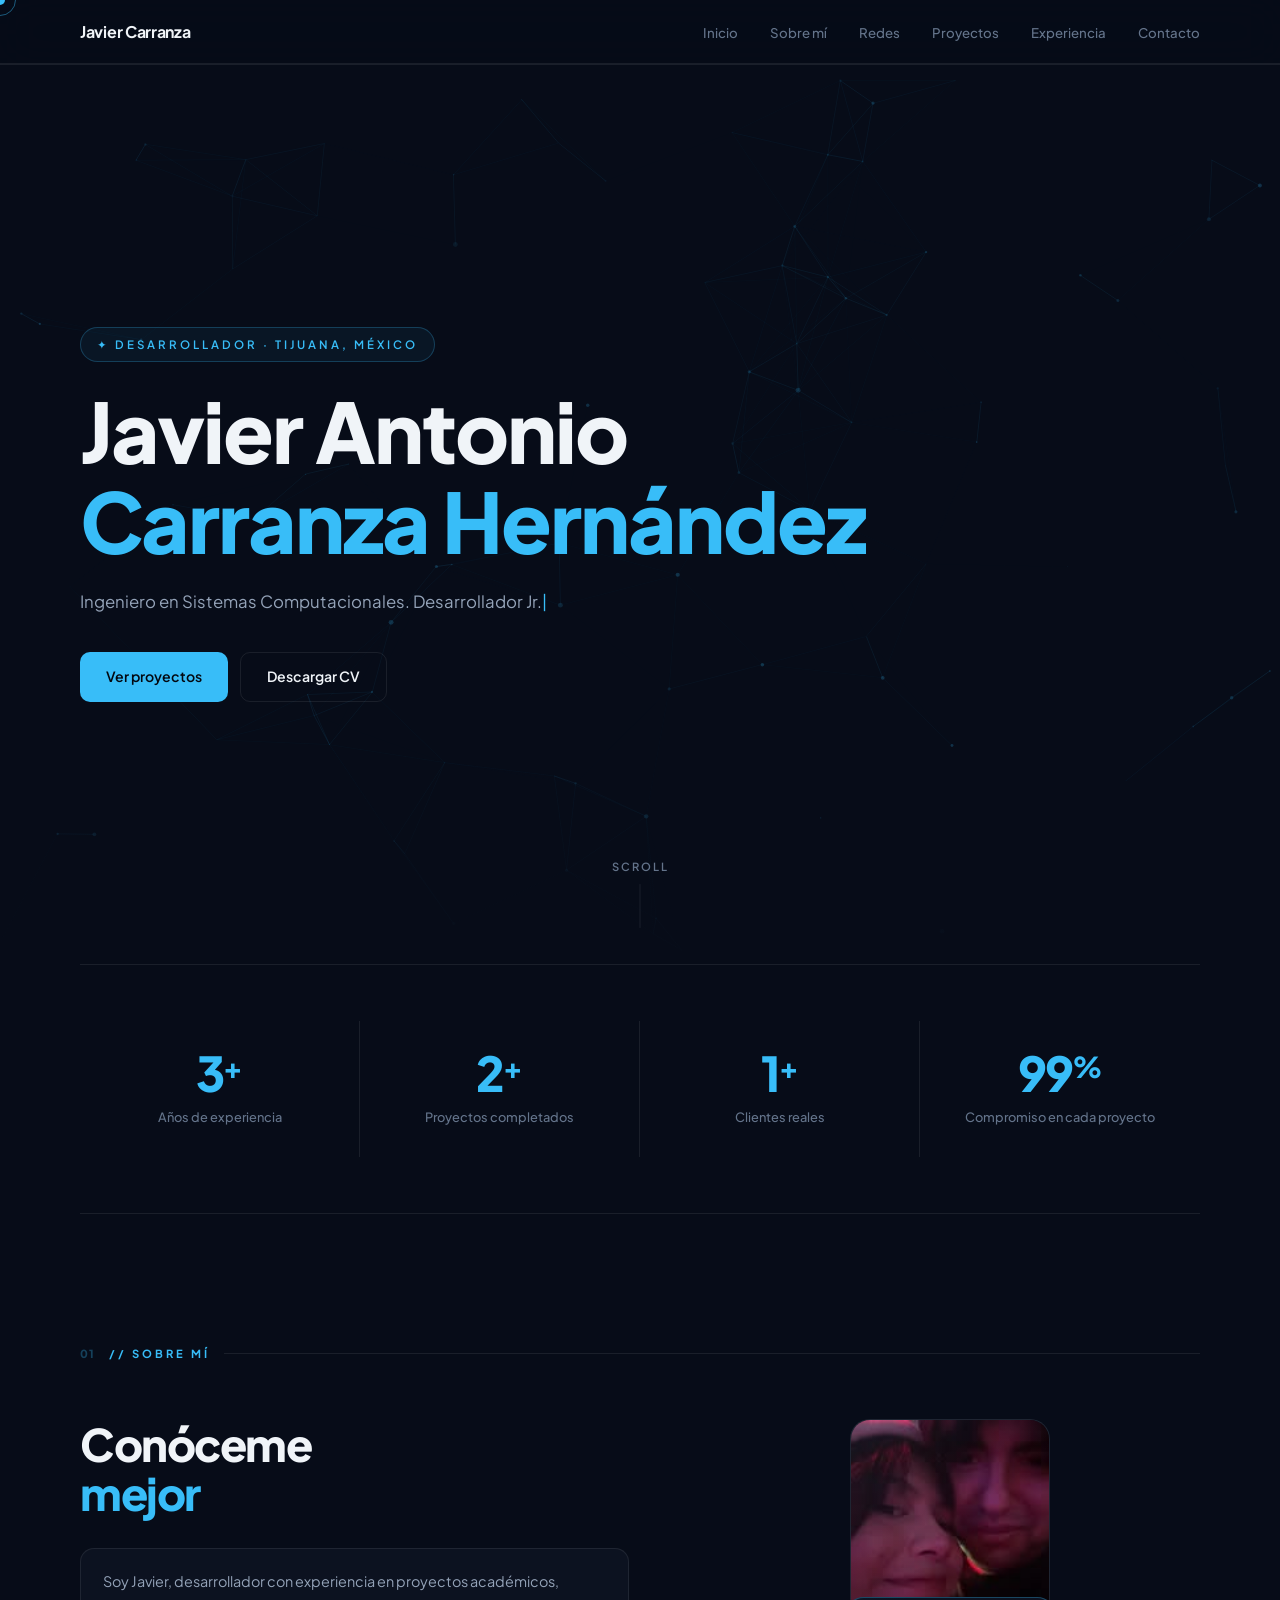
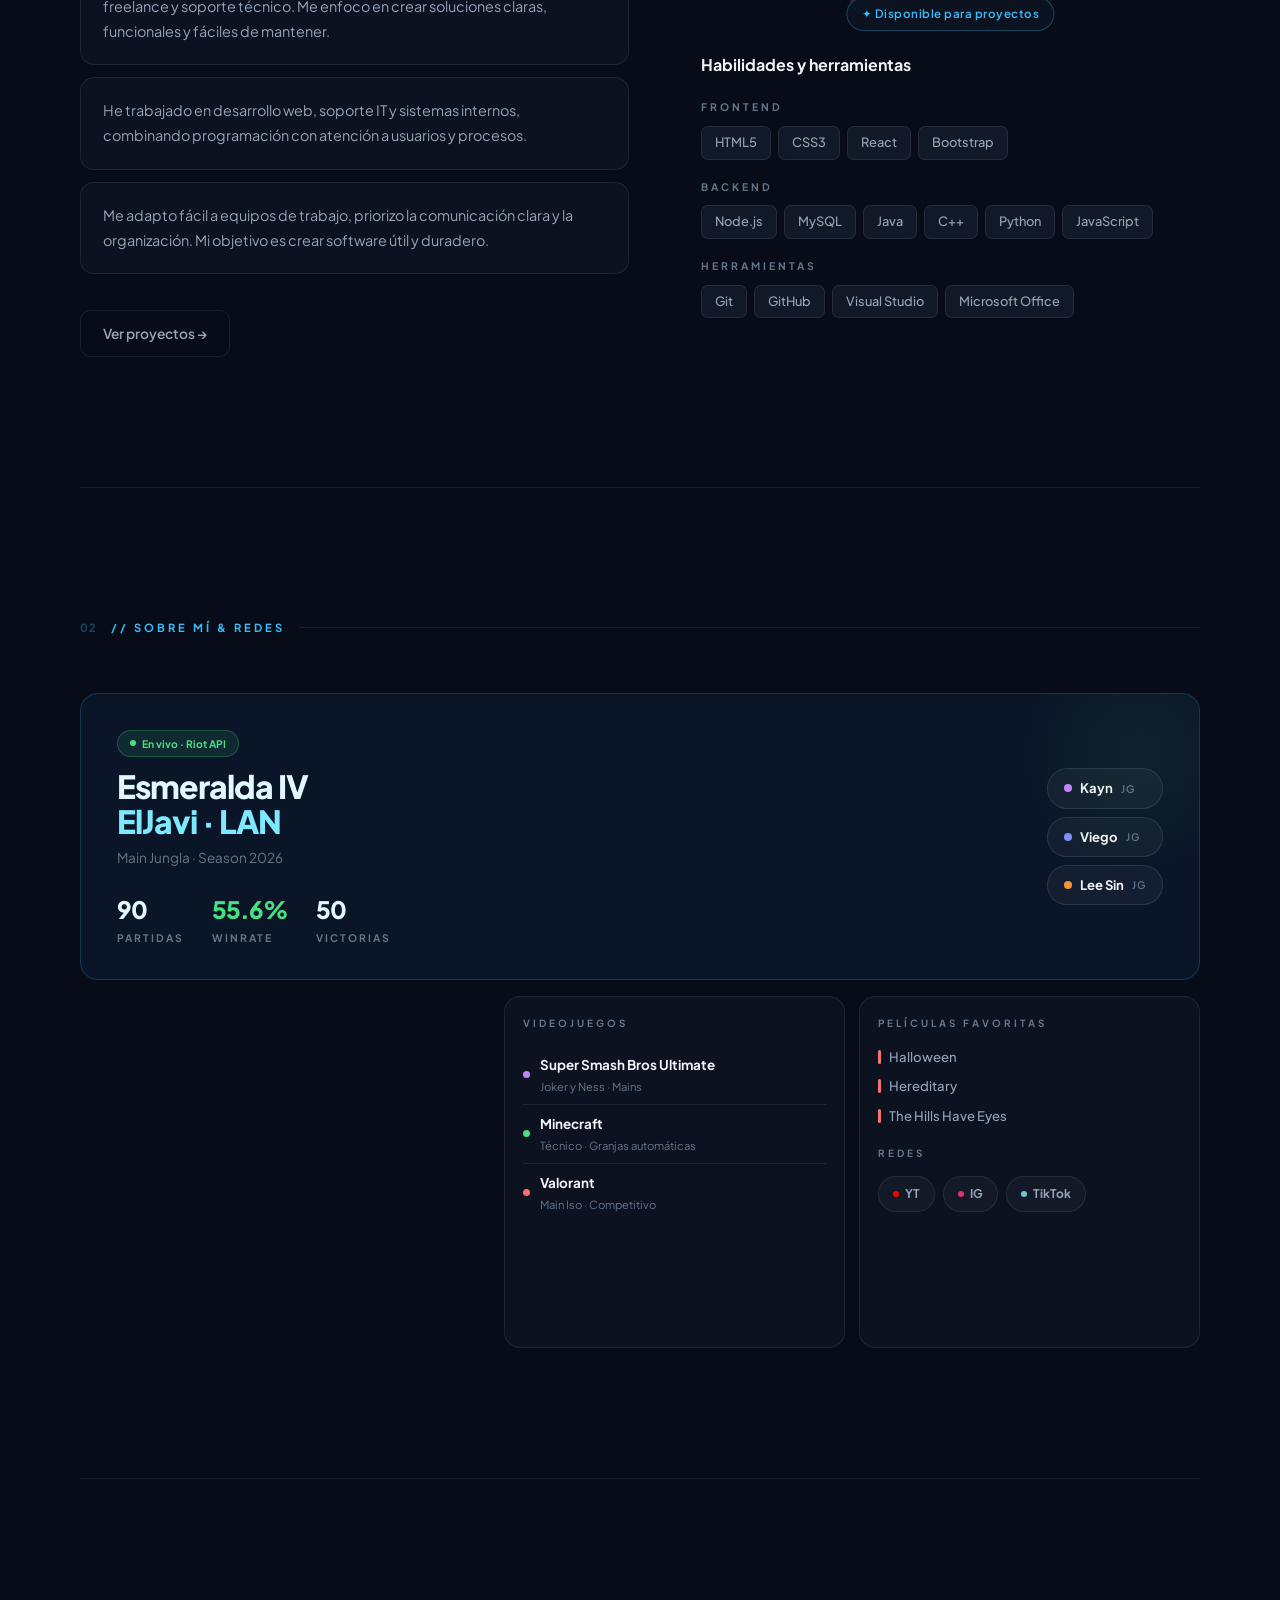
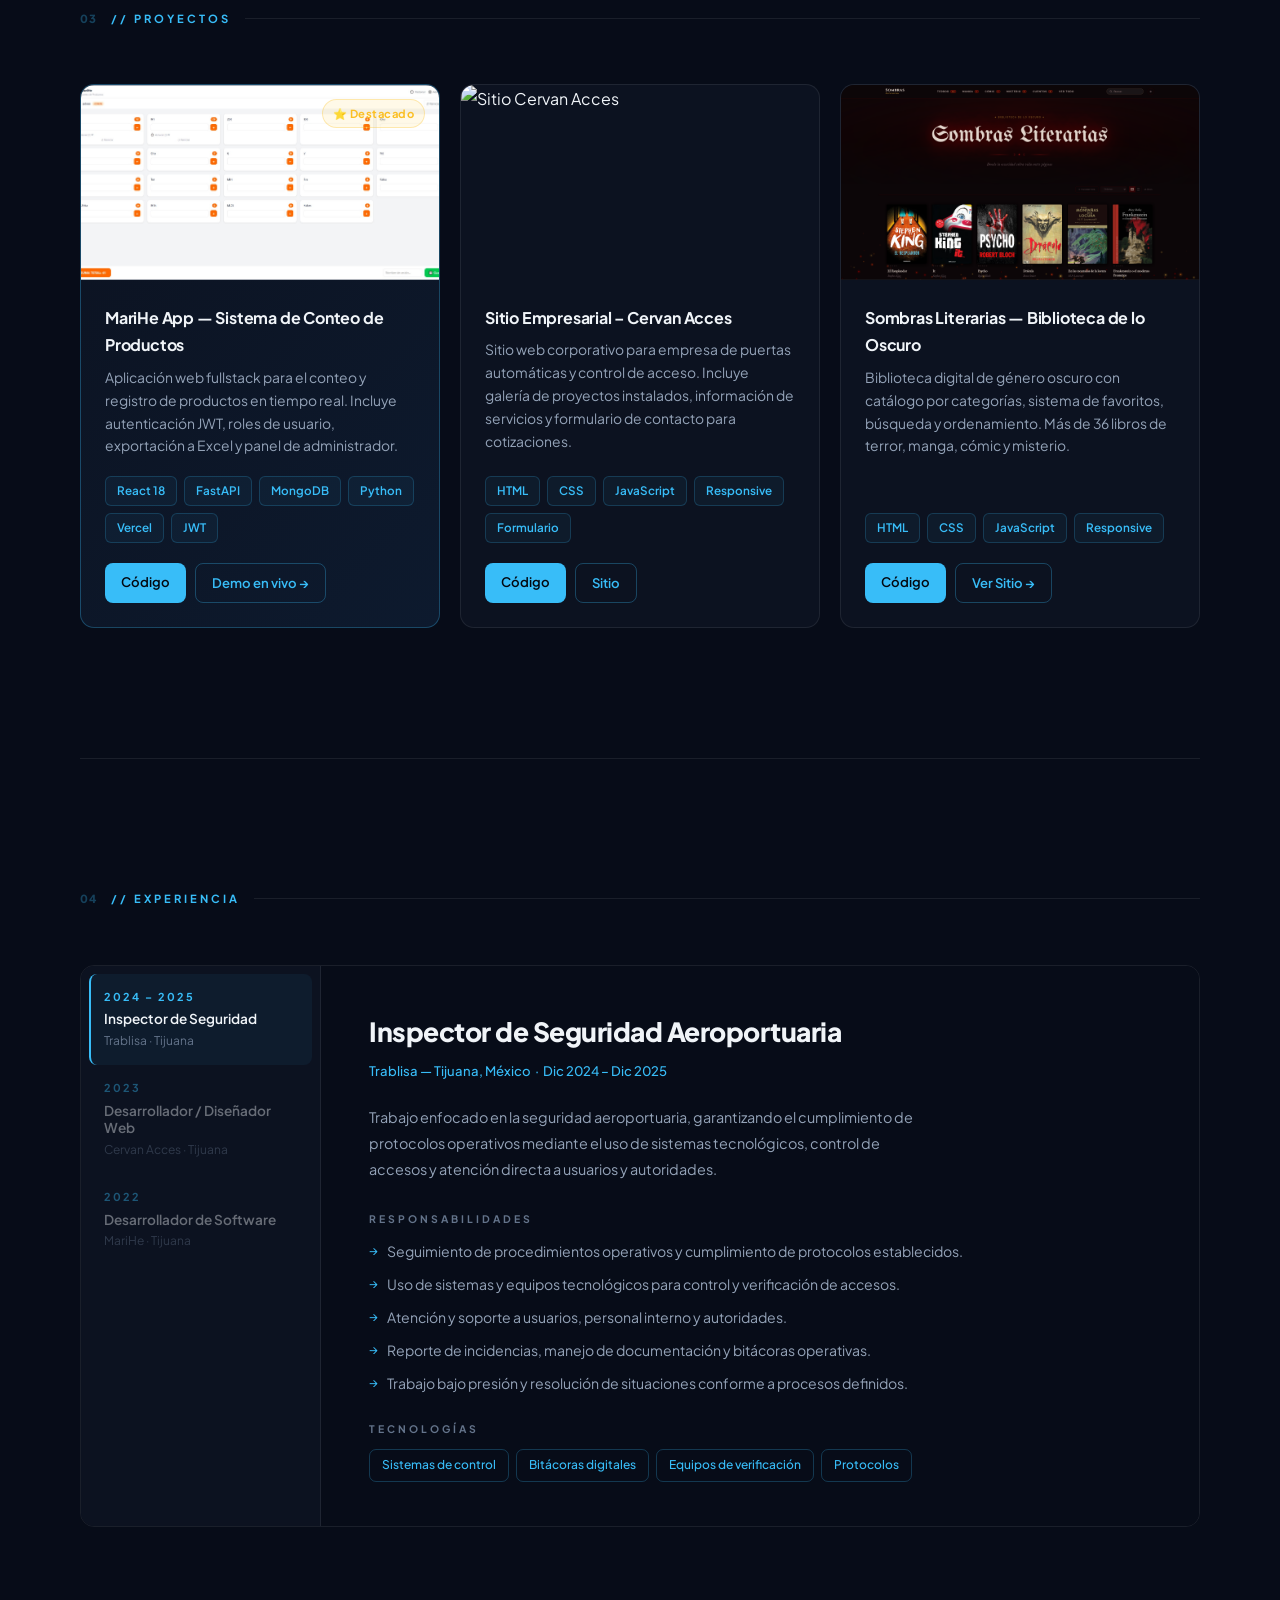
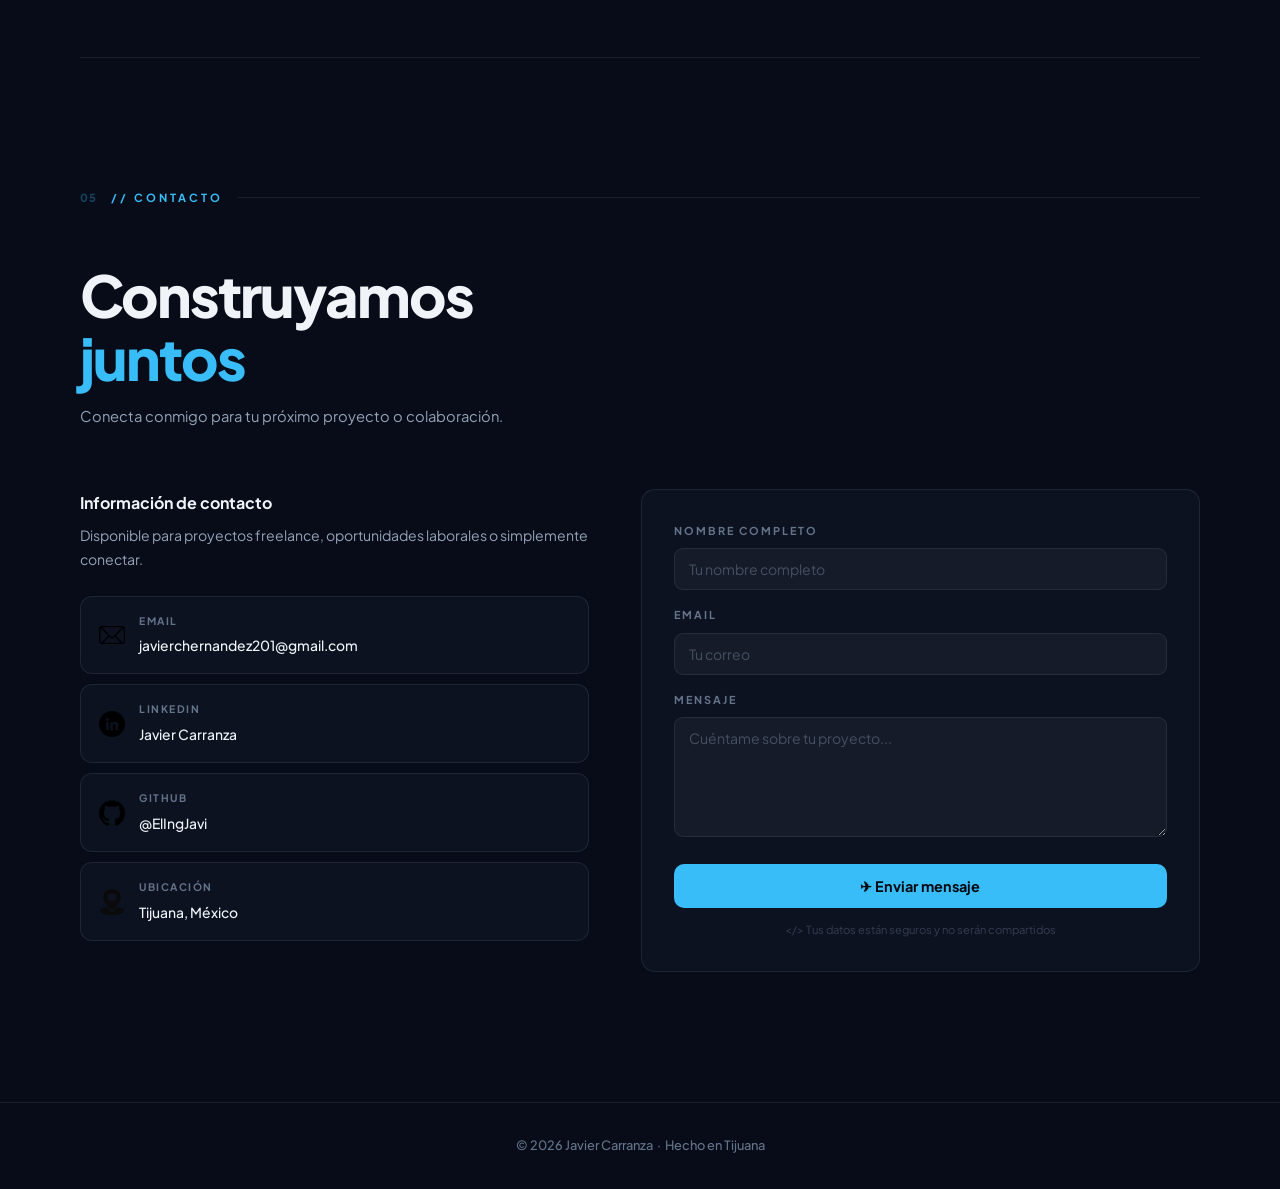
==== index.html @ 2bc53517 "Spotify Iphone3" ====
<!DOCTYPE html>
<html lang="es">
<head>
  <meta charset="UTF-8" />
  <title>Javier Carranza | Portafolio</title>
  <meta name="viewport" content="width=device-width, initial-scale=1.0" />
  <meta name="description" content="Portafolio de Javier Carranza — Ingeniero en Sistemas Computacionales, Tijuana México." />
  <link rel="icon" href="data:,">

  <!-- CSS modular -->
  <link rel="stylesheet" href="css/base.css" />
  <link rel="stylesheet" href="css/navbar.css" />
  <link rel="stylesheet" href="css/hero.css" />
  <link rel="stylesheet" href="css/sections.css" />
  <link rel="stylesheet" href="css/components.css" />
  <link rel="stylesheet" href="css/responsive.css" />
</head>
<body>

  <!-- BARRA DE PROGRESO DE SCROLL -->
  <div id="scroll-progress"></div>

  <!-- CURSOR PERSONALIZADO -->
  <div id="cursor"></div>
  <div id="cursor-trail"></div>

  <!-- NAVBAR -->
  <header class="navbar">
    <div class="nav-container">
      <div class="logo">
        <a href="#inicio">Javier Carranza</a>
      </div>
      <input type="checkbox" id="menu-toggle" />
      <label for="menu-toggle" class="menu-icon">
        <span></span><span></span><span></span>
      </label>
      <label for="menu-toggle" class="overlay"></label>
      <nav>
        <ul class="nav-links">
          <li><a href="#inicio">Inicio</a></li>
          <li><a href="#sobre-mi">Sobre mí</a></li>
          <li><a href="#habilidades">Redes</a></li>
          <li><a href="#proyectos">Proyectos</a></li>
          <li><a href="#experiencia">Experiencia</a></li>
          <li><a href="#contacto">Contacto</a></li>
        </ul>
      </nav>
  </div>
</header>

  <!-- HERO -->
  <section id="inicio" class="hero">
    <div id="particles-js"></div>
    <div class="hero-content">
      <p class="hero-eyebrow">✦ Desarrollador · Tijuana, México</p>
      <h1>Javier Antonio<br><em>Carranza Hernández</em></h1>
      <p class="hero-sub">Ingeniero en Sistemas Computacionales. <span id="typewriter"></span></p>
      <div class="hero-buttons">
        <a href="#proyectos" class="btn">Ver proyectos</a>
        <a href="CV_Javier_Carranza.pdf.pdf" class="btn btn-outline" download>Descargar CV</a>
      </div>
    </div>
    <div class="scroll-indicator">
      <span>Scroll</span>
      <div class="scroll-line"><div class="scroll-dot"></div></div>
    </div>
  </section>

  <main>

    <!-- STATS -->
    <section class="stats-section fade-in">
      <div class="stats-grid">
        <div class="stat-item">
          <span class="stat-number" data-target="4">0</span><span class="stat-plus">+</span>
          <p>Años de experiencia</p>
        </div>
        <div class="stat-item">
          <span class="stat-number" data-target="3">0</span><span class="stat-plus">+</span>
          <p>Proyectos completados</p>
        </div>
        <div class="stat-item">
          <span class="stat-number" data-target="2">0</span><span class="stat-plus">+</span>
          <p>Clientes reales</p>
        </div>
        <div class="stat-item">
          <span class="stat-number" data-target="100">0</span><span class="stat-plus">%</span>
          <p>Compromiso en cada proyecto</p>
        </div>
      </div>
    </section>

    <!-- SOBRE MÍ -->
    <section id="sobre-mi" class="about fade-in">
      <div class="section-label">
        <span class="section-num">01</span>
        <span class="tag">// Sobre mí</span>
      </div>
      <div class="about-grid">
        <div class="about-left">
          <h2>Conóceme<br><span>mejor</span></h2>
          <div class="card">Soy Javier, desarrollador con experiencia en proyectos académicos, freelance y soporte técnico. Me enfoco en crear soluciones claras, funcionales y fáciles de mantener.</div>
          <div class="card">He trabajado en desarrollo web, soporte IT y sistemas internos, combinando programación con atención a usuarios y procesos.</div>
          <div class="card">Me adapto fácil a equipos de trabajo, priorizo la comunicación clara y la organización. Mi objetivo es crear software útil y duradero.</div>
          <a href="#proyectos" class="btn-primary">Ver proyectos →</a>
        </div>
        <div class="about-right">
          <div class="profile-wrapper">
            <div class="profile-photo">
              <img src="assets/img/profile.jpg" alt="Javier Carranza" />
            </div>
            <div class="profile-badge"><span>✦</span> Disponible para proyectos</div>
          </div>
          <div class="skills-section">
            <h3>Habilidades y herramientas</h3>
            <div class="skills-block">
              <h4>Frontend</h4>
              <div class="skills">
                <span class="skill">HTML5</span><span class="skill">CSS3</span>
                <span class="skill">React</span><span class="skill">Bootstrap</span>
              </div>
            </div>
            <div class="skills-block">
              <h4>Backend</h4>
              <div class="skills">
                <span class="skill">Node.js</span><span class="skill">MySQL</span>
                <span class="skill">Java</span><span class="skill">C++</span>
                <span class="skill">Python</span><span class="skill">JavaScript</span>
              </div>
            </div>
            <div class="skills-block">
              <h4>Herramientas</h4>
              <div class="skills">
                <span class="skill">Git</span><span class="skill">GitHub</span>
                <span class="skill">Visual Studio</span><span class="skill">Microsoft Office</span>
              </div>
            </div>
          </div>
        </div>
      </div>
    </section>

    <!-- SOBRE MÍ & REDES -->
<section id="habilidades" class="social-section fade-in">
  <div class="section-label">
    <span class="section-num">02</span>
    <span class="tag">// Sobre mí & Redes</span>
  </div>

  <!-- LoL Banner -->
  <div class="lol-banner">
    <div class="lol-left">
      <div class="lol-badge">En vivo · Riot API</div>
      <h2 id="lol-rank-title">Esmeralda IV<br><span id="lol-summoner">ElJavi · LAN</span></h2>
      <p>Main Jungla · Season 2026</p>
      <div class="lol-stats-row">
        <div class="lol-stat">
          <span class="lol-stat-num" id="lol-played">90</span>
          <span class="lol-stat-label">Partidas</span>
        </div>
        <div class="lol-stat">
          <span class="lol-stat-num wr" id="lol-winrate">55.6%</span>
          <span class="lol-stat-label">Winrate</span>
        </div>
        <div class="lol-stat">
          <span class="lol-stat-num" id="lol-wins">50</span>
          <span class="lol-stat-label">Victorias</span>
        </div>
      </div>
    </div>

    <div class="mains-col" id="lol-mains-col">
    <div class="main-pill">
        <span class="main-pill-dot" style="background:#c084fc"></span>
        <span>Kayn</span>
        <span class="main-pill-role">JG</span>
      </div>
      <div class="main-pill">
        <span class="main-pill-dot" style="background:#818cf8"></span>
        <span>Viego</span>
        <span class="main-pill-role">JG</span>
      </div>
      <div class="main-pill">
        <span class="main-pill-dot" style="background:#fb923c"></span>
        <span>Lee Sin</span>
        <span class="main-pill-role">JG</span>
      </div>
    </div>
  </div>

  <!-- Bottom grid -->
  <div class="bottom-grid">

    <!-- Spotify -->
    <div class="spotify-embed" style="padding:0">
  <!-- Se muestra en desktop -->
  <iframe 
    class="spotify-iframe"
    style="border-radius:12px" 
    src="https://open.spotify.com/embed/playlist/4KQLYnzXHcEoRzngBelICy?utm_source=generator" 
    width="100%" 
    height="352" 
    frameBorder="0" 
    allowfullscreen="" 
    allow="autoplay; clipboard-write; encrypted-media; fullscreen; picture-in-picture" 
    loading="lazy">
  </iframe>
  <!-- Se muestra en móvil -->
  <a href="https://open.spotify.com/playlist/4KQLYnzXHcEoRzngBelICy" 
     target="_blank" 
     class="spotify-mobile-btn">
    Abrir playlist en Spotify ↗
  </a>
</div>

    <!-- Videojuegos -->
    <div class="games-card">
      <div class="card-label">Videojuegos</div>
      <div class="game-item">
        <span class="game-dot" style="background:#c084fc"></span>
        <div>
          <div class="game-name">Super Smash Bros Ultimate</div>
          <div class="game-sub">Joker y Ness · Mains</div>
        </div>
      </div>
      <div class="game-item">
        <span class="game-dot" style="background:#4ade80"></span>
        <div>
          <div class="game-name">Minecraft</div>
          <div class="game-sub">Técnico · Granjas automáticas</div>
        </div>
      </div>
      <div class="game-item">
        <span class="game-dot" style="background:#f87171"></span>
        <div>
          <div class="game-name">Valorant</div>
          <div class="game-sub">Main Iso · Competitivo</div>
        </div>
      </div>
    </div>

    <!-- Películas + Redes -->
    <div class="misc-card">
      <div>
        <div class="card-label">Películas favoritas</div>
        <div class="movie-list">
          <div class="movie-item"><span class="movie-bar"></span>Halloween</div>
          <div class="movie-item"><span class="movie-bar"></span>Hereditary</div>
          <div class="movie-item"><span class="movie-bar"></span>The Hills Have Eyes</div>
        </div>
      </div>
      <div>
        <div class="card-label">Redes</div>
        <div class="social-row">
          <a href="https://www.youtube.com/@ElJaviDev" target="_blank" class="social-pill">
            <span class="social-pill-dot" style="background:#ff0000"></span>YT
          </a>
          <a href="https://www.instagram.com/javiee_antonio/" target="_blank" class="social-pill">
            <span class="social-pill-dot" style="background:#e1306c"></span>IG
          </a>
          <a href="https://www.tiktok.com/@eling.javier" target="_blank" class="social-pill">
            <span class="social-pill-dot" style="background:#69C9D0"></span>TikTok
          </a>
        </div>
      </div>
    </div>

  </div>
</section>

    <!-- PROYECTOS -->
    <section id="proyectos" class="projects-section fade-in">
      <div class="section-label">
        <span class="section-num">03</span>
        <span class="tag">// Proyectos</span>
      </div>
      <div class="projects-grid">
        <div class="project-card featured">
          <div class="project-badge">⭐ Destacado</div>
          <img src="assets/img/MariHev2.jpg" alt="MariHe App" />
          <div class="project-content">
            <h3>MariHe App — Sistema de Conteo de Productos</h3>
            <p>Aplicación web fullstack para el conteo y registro de productos en tiempo real. Incluye autenticación JWT, roles de usuario, exportación a Excel y panel de administrador.</p>
            <div class="project-tags">
              <span>React 18</span><span>FastAPI</span><span>MongoDB</span>
              <span>Python</span><span>Vercel</span><span>JWT</span>
            </div>
            <div class="project-links">
              <a class="btn-sm" href="https://github.com/ElIngJavi/marihe-app" target="_blank">Código</a>
              <a class="btn-sm outline" href="https://marihe-app.vercel.app/" target="_blank">Demo en vivo →</a>
            </div>
          </div>
        </div>
        <div class="project-card">
          <img src="assets/img/pagina2.PNG" alt="Sitio Cervan Acces" />
          <div class="project-content">
            <h3>Sitio Empresarial – Cervan Acces</h3>
            <p>Sitio web corporativo para empresa de puertas automáticas y control de acceso. Incluye galería de proyectos instalados, información de servicios y formulario de contacto para cotizaciones.</p>
            <div class="project-tags">
              <span>HTML</span><span>CSS</span><span>JavaScript</span><span>Responsive</span><span>Formulario</span>
            </div>
            <div class="project-links">
              <a class="btn-sm" href="https://github.com/ElIngJavi/Cervan-Acces.git" target="_blank">Código</a>
              <a class="btn-sm outline" href="https://scintillating-monstera-9ed95a.netlify.app/" target="_blank"> Sitio</a>
            </div>
          </div>
        </div>
         <div class="project-card">
          <img src="assets/img/sombras.PNG" alt="Sombras Literarias" />
          <div class="project-content">
            <h3>Sombras Literarias — Biblioteca de lo Oscuro</h3>
            <p>Biblioteca digital de género oscuro con catálogo por categorías, sistema de favoritos, búsqueda y ordenamiento. Más de 36 libros de terror, manga, cómic y misterio.</p>
            <div class="project-tags">
              <span>HTML</span><span>CSS</span><span>JavaScript</span><span>Responsive</span>
            </div>
            <div class="project-links">
              <a class="btn-sm" href="https://github.com/ElIngJavi/Sombras-literarias" target="_blank">Código</a>
              <a class="btn-sm outline" href="https://zesty-cuchufli-079120.netlify.app/" target="_blank">Ver Sitio →</a>
            </div>
          </div>
        </div>
      </div>
    </section>

    <!-- EXPERIENCIA -->
    <section id="experiencia" class="experience fade-in">
      <div class="section-label">
        <span class="section-num">04</span>
        <span class="tag">// Experiencia</span>
      </div>
      <div class="experience-grid">
        <div class="timeline">
          <div class="job active">
            <span class="year">2024 – 2025</span>
            <h4>Inspector de Seguridad</h4>
            <p>Trablisa · Tijuana</p>
          </div>
          <div class="job">
            <span class="year">2023</span>
            <h4>Desarrollador / Diseñador Web</h4>
            <p>Cervan Acces · Tijuana</p>
          </div>
          <div class="job">
            <span class="year">2022</span>
            <h4>Desarrollador de Software</h4>
            <p>MariHe · Tijuana</p>
          </div>
        </div>
        <div class="detail">
          <h2>Inspector de Seguridad Aeroportuaria</h2>
          <h3>Trablisa — Tijuana, México &nbsp;·&nbsp; Dic 2024 – Dic 2025</h3>
          <p class="description">Trabajo enfocado en la seguridad aeroportuaria, garantizando el cumplimiento de protocolos operativos mediante el uso de sistemas tecnológicos, control de accesos y atención directa a usuarios y autoridades.</p>
          <h4>Responsabilidades</h4>
          <ul class="checks">
            <li>Seguimiento de procedimientos operativos y protocolos.</li>
            <li>Uso de sistemas tecnológicos para control de accesos.</li>
            <li>Atención a usuarios, personal interno y autoridades.</li>
            <li>Reporte de incidencias y manejo de bitácoras.</li>
            <li>Trabajo bajo presión y resolución de situaciones.</li>
          </ul>
          <h4>Tecnologías</h4>
          <div class="tags">
            <span>Sistemas de control</span><span>Bitácoras digitales</span>
            <span>Equipos de verificación</span><span>Protocolos</span>
          </div>
        </div>
      </div>
    </section>

    <!-- CONTACTO -->
    <section id="contacto" class="contact-section fade-in">
      <div class="section-label">
        <span class="section-num">05</span>
        <span class="tag">// Contacto</span>
      </div>
      <div class="contact-title">
        <h2>Construyamos<br><span>juntos</span></h2>
        <p class="subtitle">Conecta conmigo para tu próximo proyecto o colaboración.</p>
      </div>
      <div class="contact-grid">
        <div class="contact-info">
          <h3>Información de contacto</h3>
          <p>Disponible para proyectos freelance, oportunidades laborales o simplemente conectar.</p>
          <div class="info-card">
            <img src="assets/img/email.png" alt="Email" />
            <div><h4>Email</h4><a href="mailto:javierchernandez201@gmail.com">javierchernandez201@gmail.com</a></div>
          </div>
          <div class="info-card">
            <img src="assets/img/lk.png" alt="LinkedIn" />
            <div><h4>LinkedIn</h4><a href="https://linkedin.com/in/javierhrz" target="_blank">Javier Carranza</a></div>
          </div>
          <div class="info-card">
            <img src="assets/img/gt.png" alt="GitHub" />
            <div><h4>GitHub</h4><a href="https://github.com/ElIngJavi" target="_blank">@ElIngJavi</a></div>
          </div>
          <div class="info-card">
            <img src="assets/img/ubi.png" alt="Ubicación" />
            <div><h4>Ubicación</h4><span>Tijuana, México</span></div>
          </div>
        </div>
        <form class="contact-form" action="https://formspree.io/f/xaqplbdp" method="POST">
          <label for="nombre">Nombre completo</label>
          <input id="nombre" name="nombre" type="text" placeholder="Tu nombre completo" required />
          <label for="correo">Email</label>
          <input id="correo" name="email" type="email" placeholder="Tu correo" required />
          <label for="mensaje">Mensaje</label>
          <textarea id="mensaje" name="mensaje" placeholder="Cuéntame sobre tu proyecto..." required></textarea>
          <button type="submit">✈ Enviar mensaje</button>
          <p class="safe-text">&lt;/&gt; Tus datos están seguros y no serán compartidos</p>
        </form>
      </div>
    </section>

  </main>

  <footer>
    <p>© <span id="footer-year"></span> Javier Carranza &nbsp;·&nbsp; Hecho en Tijuana</p>
  </footer>

  <!-- Scripts modulares (orden importa) -->
  <script src="js/particles.js"></script>
  <script src="js/particles-config.js"></script>
  <script src="js/cursor.js"></script>
  <script src="js/animations.js"></script>
  <script src="js/typewriter.js"></script>
  <script src="js/stats.js"></script>
  <script src="js/main.js"></script>
  <script src="js/experience.js"></script>
  <script src="js/lol-widget.js"></script>

</body>
</html>
---- css/base.css ----
/* ============================================================
   base.css
   Tokens de diseño, reset global y tipografía base.
   Importar PRIMERO antes que cualquier otro CSS.
   ============================================================ */

@import url('https://fonts.googleapis.com/css2?family=Plus+Jakarta+Sans:wght@300;400;500;600;700;800&display=swap');

/* ── Design tokens ─────────────────────────────────────── */
:root {
  --bg:       #070c18;
  --surface:  #0c1220;
  --surface2: #111928;
  --border:   rgba(255, 255, 255, 0.08);
  --accent:   #38bdf8;
  --text:     #f0f4f8;
  --muted:    #64748b;
  --muted2:   #94a3b8;
  --gap:      130px;   /* espaciado vertical entre secciones */
  --r:        14px;    /* border-radius base */
}

/* ── Reset ──────────────────────────────────────────────── */
*,
*::before,
*::after {
  box-sizing: border-box;
  margin: 0;
  padding: 0;
}

html {
  scroll-behavior: smooth;
}

img {
  display: block;
  max-width: 100%;
}

a {
  color: inherit;
  text-decoration: none;
}

/* ── Body base ──────────────────────────────────────────── */
body {
  padding-top: 64px; /* compensar navbar fija */
  font-family: 'Plus Jakarta Sans', system-ui, sans-serif;
  background: var(--bg);
  color: var(--text);
  line-height: 1.7;
  font-size: 16px;
  -webkit-font-smoothing: antialiased;
  cursor: none; /* reemplazado por cursor personalizado */
}

/* ── Animaciones de entrada (.fade-in) ──────────────────── */
.fade-in {
  opacity: 0;
  transform: translateY(28px);
  transition: opacity 0.65s ease, transform 0.65s ease;
}

.fade-in.visible {
  opacity: 1;
  transform: translateY(0);
}

/* ── Layout principal ───────────────────────────────────── */
main {
  max-width: 1200px;
  margin: 0 auto;
  padding: 0 40px;
}

section {
  padding: var(--gap) 0;
  border-top: 1px solid var(--border);
}

/* ── Etiqueta de sección (01 // Sobre mí) ───────────────── */
.section-label {
  display: flex;
  align-items: center;
  gap: 14px;
  margin-bottom: 56px;
}

.section-num {
  font-size: 0.7rem;
  font-weight: 800;
  color: rgba(56, 189, 248, 0.3);
  letter-spacing: 1px;
}

.tag {
  font-size: 0.7rem;
  font-weight: 700;
  letter-spacing: 3px;
  text-transform: uppercase;
  color: var(--accent);
}

/* Línea decorativa después de la etiqueta */
.section-label::after {
  content: "";
  flex: 1;
  height: 1px;
  background: var(--border);
}

/* ── Footer ─────────────────────────────────────────────── */
footer {
  border-top: 1px solid var(--border);
  text-align: center;
  padding: 32px 40px;
  font-size: 0.8rem;
  font-weight: 500;
  color: var(--muted);
}
---- css/navbar.css ----
/* ============================================================
   navbar.css
   Barra de navegación fija con blur y menú hamburguesa.
   ============================================================ */

.navbar {
  position: fixed;
  top: 0;
  left: 0;
  width: 100%;
  height: 64px;
  background: rgba(7, 12, 24, 0.85);
  backdrop-filter: blur(20px);
  -webkit-backdrop-filter: blur(20px);
  border-bottom: 1px solid var(--border);
  z-index: 1000;
}

.nav-container {
  max-width: 1200px;
  height: 64px;
  margin: 0 auto;
  padding: 0 40px;
  display: flex;
  align-items: center;
  justify-content: space-between;
}

/* ── Logo ───────────────────────────────────────────────── */
.logo a {
  font-size: 1rem;
  font-weight: 700;
  color: var(--text);
  letter-spacing: -0.3px;
}

/* ── Links ──────────────────────────────────────────────── */
.nav-links {
  list-style: none;
  display: flex;
  gap: 32px;
}

.nav-links a {
  font-size: 0.83rem;
  font-weight: 500;
  color: var(--muted);
  transition: color 0.2s;
}

.nav-links a:hover {
  color: var(--text);
}

/* ── Menú hamburguesa (oculto en desktop) ───────────────── */
.menu-icon {
  display: none;
  cursor: pointer;
  flex-direction: column;
  gap: 5px;
}

#menu-toggle {
  display: none;
}

.overlay {
  display: none;
}
---- css/hero.css ----
/* ============================================================
   hero.css
   Sección hero: particles, tipografía grande, scroll indicator.
   ============================================================ */

.hero {
  position: relative;
  width: 100%;
  min-height: 100vh;
  height: 100vh;
  display: flex;
  align-items: center;
  overflow: hidden;
  background: var(--bg);
  isolation: isolate;
}

/* ── Particles canvas ───────────────────────────────────── */
#particles-js {
  position: absolute;
  top: 0;
  left: 0;
  width: 100%;
  height: 100%;
  z-index: 0;
}

#particles-js canvas,
canvas.particles-js-canvas-el {
  display: block;
  position: absolute;
  top: 0;
  left: 0;
  width: 100% !important;
  height: 100% !important;
}

/* Fade-out en la parte inferior */
.hero::after {
  content: "";
  position: absolute;
  bottom: 0;
  left: 0;
  width: 100%;
  height: 220px;
  background: linear-gradient(to bottom, transparent, var(--bg));
  z-index: 1;
  pointer-events: none;
}

/* ── Contenido hero ─────────────────────────────────────── */
.hero-content {
  position: relative;
  z-index: 2;
  max-width: 1200px;
  width: 100%;
  margin: 0 auto;
  padding: 0 40px;
}

.hero-eyebrow {
  display: inline-flex;
  align-items: center;
  gap: 10px;
  font-size: 0.72rem;
  font-weight: 600;
  letter-spacing: 3px;
  text-transform: uppercase;
  color: var(--accent);
  margin-bottom: 24px;
  padding: 7px 16px;
  border: 1px solid rgba(56, 189, 248, 0.25);
  border-radius: 999px;
  background: rgba(56, 189, 248, 0.06);
}

.hero h1 {
  font-size: clamp(2.8rem, 6.5vw, 5.5rem);
  font-weight: 800;
  line-height: 1.08;
  letter-spacing: -2px;
  color: var(--text);
}

.hero h1 em {
  font-style: normal;
  color: var(--accent);
}

.hero-sub {
  font-size: 1.05rem;
  font-weight: 400;
  color: var(--muted2);
  max-width: 480px;
  margin: 22px 0 36px;
  line-height: 1.65;
  min-height: 1.7em;
}

/* Cursor parpadeante del typewriter */
#typewriter::after {
  content: '|';
  color: var(--accent);
  animation: blink 0.75s step-end infinite;
}

@keyframes blink {
  0%, 100% { opacity: 1; }
  50%       { opacity: 0; }
}

.hero-buttons {
  display: flex;
  gap: 12px;
  flex-wrap: wrap;
}

/* ── Scroll indicator ───────────────────────────────────── */
.scroll-indicator {
  position: absolute;
  bottom: 36px;
  left: 50%;
  transform: translateX(-50%);
  z-index: 2;
  display: flex;
  flex-direction: column;
  align-items: center;
  gap: 8px;
  color: var(--muted);
  font-size: 0.7rem;
  font-weight: 600;
  letter-spacing: 2px;
  text-transform: uppercase;
}

.scroll-line {
  width: 1px;
  height: 44px;
  background: var(--border);
  position: relative;
  overflow: hidden;
  border-radius: 1px;
}

.scroll-dot {
  position: absolute;
  top: -8px;
  left: 0;
  width: 1px;
  height: 8px;
  background: var(--accent);
  animation: scrollDown 1.6s ease-in-out infinite;
}

@keyframes scrollDown {
  0%   { top: -8px; opacity: 1; }
  80%  { top: 44px; opacity: 1; }
  100% { top: 44px; opacity: 0; }
}
---- css/sections.css ----
/* ============================================================
   sections.css
   Estilos de las secciones principales:
   Stats · Sobre mí · Redes · Proyectos · Experiencia · Contacto
   ============================================================ */

/* ── Stats ──────────────────────────────────────────────── */
.stats-section {
  border-top: 1px solid var(--border);
  padding: 56px 0;
}

.stats-grid {
  display: grid;
  grid-template-columns: repeat(4, 1fr);
}

.stat-item {
  text-align: center;
  padding: 28px 20px;
  border-right: 1px solid var(--border);
}

.stat-item:last-child {
  border-right: none;
}

.stat-number {
  font-size: 3rem;
  font-weight: 800;
  color: var(--accent);
  letter-spacing: -2px;
  line-height: 1;
}

.stat-plus {
  font-size: 1.8rem;
  font-weight: 800;
  color: var(--accent);
  vertical-align: top;
  line-height: 1.2;
}

.stat-item p {
  font-size: 0.8rem;
  color: var(--muted);
  margin-top: 8px;
  font-weight: 500;
}

/* ── Sobre mí ───────────────────────────────────────────── */
.about-grid {
  display: grid;
  grid-template-columns: 1.1fr 1fr;
  gap: 72px;
  align-items: start;
}

.about-left h2 {
  font-size: clamp(2rem, 3.5vw, 3rem);
  font-weight: 800;
  letter-spacing: -1.5px;
  line-height: 1.1;
  margin-bottom: 30px;
}

.about-left h2 span {
  color: var(--accent);
}

/* Foto de perfil */
.about-right {
  display: flex;
  flex-direction: column;
  gap: 32px;
}

.profile-wrapper {
  position: relative;
  display: flex;
  justify-content: center;
}

.profile-photo {
  width: 200px;
  height: 200px;
  border-radius: 20px;
  overflow: hidden;
  border: 1px solid var(--border);
  background: var(--surface);
  position: relative;
}

.profile-photo img {
  width: 100%;
  height: 100%;
  object-fit: cover;
  object-position: center top;
  transition: transform 0.4s ease;
}

.profile-photo:hover img {
  transform: scale(1.05);
}

/* Efecto de brillo sobre la foto */
.profile-photo::before {
  content: "";
  position: absolute;
  inset: 0;
  background: linear-gradient(135deg, rgba(56, 189, 248, 0.1), transparent 60%);
  z-index: 1;
  pointer-events: none;
}

.profile-badge {
  position: absolute;
  bottom: -12px;
  left: 50%;
  transform: translateX(-50%);
  font-size: 0.72rem;
  font-weight: 600;
  color: var(--accent);
  background: var(--surface);
  border: 1px solid rgba(56, 189, 248, 0.3);
  border-radius: 999px;
  padding: 6px 14px;
  white-space: nowrap;
  letter-spacing: 0.5px;
}

/* Skills */
.skills-section h3 {
  font-size: 1rem;
  font-weight: 700;
  margin-bottom: 20px;
}

.skills-block {
  margin-bottom: 18px;
}

.skills-block h4 {
  font-size: 0.65rem;
  font-weight: 700;
  letter-spacing: 3px;
  text-transform: uppercase;
  color: var(--muted);
  margin-bottom: 10px;
}

.skills {
  display: flex;
  flex-wrap: wrap;
  gap: 7px;
}

/* ── Sobre mí & Redes ───────────────────────────────────── */
.lol-banner {
  position: relative;
  border-radius: 18px;
  overflow: hidden;
  background: #0a1628;
  border: 1px solid rgba(56, 189, 248, 0.2);
  padding: 32px 36px;
  margin-bottom: 16px;
  display: grid;
  grid-template-columns: 1fr auto;
  gap: 24px;
  align-items: center;
}

.lol-banner::before {
  content: "";
  position: absolute;
  top: -60px; right: -60px;
  width: 240px; height: 240px;
  border-radius: 50%;
  background: radial-gradient(circle, rgba(74,222,128,.06) 0%, transparent 70%);
  pointer-events: none;
}

.lol-badge {
  font-size: 0.65rem;
  font-weight: 700;
  color: #4ade80;
  background: rgba(74, 222, 128, 0.1);
  border: 1px solid rgba(74, 222, 128, 0.25);
  border-radius: 999px;
  padding: 4px 12px;
  display: inline-flex;
  align-items: center;
  gap: 6px;
  margin-bottom: 12px;
}

.lol-badge::before {
  content: "";
  width: 6px; height: 6px;
  border-radius: 50%;
  background: #4ade80;
}

.lol-left h2 {
  font-size: 2rem;
  font-weight: 800;
  letter-spacing: -1px;
  line-height: 1.1;
  margin-bottom: 6px;
  color: #e2f8ff;
}

.lol-left h2 span { color: #7ee8ff; }
.lol-left p { font-size: 0.85rem; color: var(--muted); margin-bottom: 20px; }

.lol-stats-row { display: flex; gap: 28px; }

.lol-stat { display: flex; flex-direction: column; }

.lol-stat-num {
  font-size: 1.5rem;
  font-weight: 800;
  letter-spacing: -1px;
  color: #e2f8ff;
}

.lol-stat-num.wr { color: #4ade80; }

.lol-stat-label {
  font-size: 0.65rem;
  font-weight: 700;
  letter-spacing: 2px;
  text-transform: uppercase;
  color: var(--muted);
}

.mains-col { display: flex; flex-direction: column; gap: 8px; }

.main-pill {
  padding: 8px 16px;
  border-radius: 999px;
  border: 1px solid rgba(255, 255, 255, 0.1);
  background: rgba(255, 255, 255, 0.04);
  font-size: 0.82rem;
  font-weight: 700;
  display: flex;
  align-items: center;
  gap: 8px;
  transition: background 0.2s;
}

.main-pill:hover { background: rgba(255, 255, 255, 0.07); }

.main-pill-dot { width: 8px; height: 8px; border-radius: 50%; flex-shrink: 0; }

.main-pill-role {
  font-size: 0.65rem;
  font-weight: 600;
  color: var(--muted);
  letter-spacing: 1px;
  text-transform: uppercase;
}

.main-mastery {
  margin-left: auto;
  font-size: 0.7rem;
  font-weight: 700;
  color: #fbbf24;
  letter-spacing: 0.5px;
}

.bottom-grid {
  display: grid;
  grid-template-columns: 1.2fr 1fr 1fr;
  gap: 14px;
}

/* Spotify */
.spotify-card {
  border-radius: 16px;
  background: var(--surface);
  border: 1px solid rgba(29, 185, 84, 0.2);
  overflow: hidden;
  display: flex;
  flex-direction: column;
}

.spotify-header {
  padding: 16px 18px 10px;
  display: flex;
  align-items: center;
  gap: 10px;
  border-bottom: 1px solid var(--border);
}

.spotify-dot {
  width: 10px; height: 10px;
  border-radius: 50%;
  background: #1DB954;
  flex-shrink: 0;
}

.spotify-title { font-size: 0.82rem; font-weight: 700; }
.spotify-sub   { font-size: 0.7rem; color: var(--muted); }

.spotify-embed {
  flex: 1;
  min-height: 200px;
  display: flex;
  align-items: center;
  justify-content: center;
  padding: 20px;
  flex-direction: column;
  gap: 10px;
}

.spotify-coming { font-size: 0.78rem; color: var(--muted); text-align: center; }

.spotify-btn {
  display: inline-flex;
  align-items: center;
  gap: 6px;
  font-size: 0.78rem;
  font-weight: 700;
  color: #1DB954;
  background: rgba(29, 185, 84, 0.1);
  border: 1px solid rgba(29, 185, 84, 0.3);
  border-radius: 999px;
  padding: 7px 16px;
  transition: background 0.2s;
  margin-top: 4px;
}

.spotify-btn:hover { background: rgba(29, 185, 84, 0.18); }

/* Videojuegos */
.games-card {
  border-radius: 16px;
  background: var(--surface);
  border: 1px solid var(--border);
  padding: 18px;
}

.card-label {
  font-size: 0.62rem;
  font-weight: 700;
  letter-spacing: 3px;
  text-transform: uppercase;
  color: var(--muted);
  margin-bottom: 14px;
}

.game-item {
  display: flex;
  align-items: center;
  gap: 10px;
  padding: 8px 0;
  border-bottom: 1px solid var(--border);
}

.game-item:last-child { border-bottom: none; }

.game-dot { width: 7px; height: 7px; border-radius: 50%; flex-shrink: 0; }
.game-name { font-size: 0.84rem; font-weight: 700; }
.game-sub  { font-size: 0.7rem; color: var(--muted); }

/* Películas + Redes */
.misc-card {
  border-radius: 16px;
  background: var(--surface);
  border: 1px solid var(--border);
  padding: 18px;
  display: flex;
  flex-direction: column;
  gap: 18px;
}

.movie-list { display: flex; flex-direction: column; gap: 7px; }

.movie-item {
  display: flex;
  align-items: center;
  gap: 8px;
  font-size: 0.82rem;
  font-weight: 500;
  color: var(--muted2);
}

.movie-bar {
  width: 3px; height: 14px;
  border-radius: 2px;
  background: #f87171;
  flex-shrink: 0;
}

.social-row { display: flex; gap: 8px; flex-wrap: wrap; }

.social-pill {
  display: flex;
  align-items: center;
  gap: 6px;
  padding: 7px 14px;
  border-radius: 999px;
  border: 1px solid var(--border);
  background: rgba(255, 255, 255, 0.03);
  font-size: 0.75rem;
  font-weight: 700;
  color: var(--muted2);
  transition: border-color 0.2s, color 0.2s;
}

.social-pill:hover {
  border-color: rgba(56, 189, 248, 0.3);
  color: var(--text);
}

.social-pill-dot { width: 6px; height: 6px; border-radius: 50%; }

/* Responsive */
@media (max-width: 900px) {
  .bottom-grid { grid-template-columns: 1fr; }
  .lol-banner  { grid-template-columns: 1fr; }
  .mains-col   { flex-direction: row; flex-wrap: wrap; }
}

/* ── Proyectos ──────────────────────────────────────────── */
.projects-grid {
  display: grid;
  grid-template-columns: repeat(auto-fit, minmax(340px, 1fr));
  gap: 20px;
}

.project-card {
  border: 1px solid var(--border);
  border-radius: var(--r);
  background: var(--surface);
  overflow: hidden;
  display: flex;
  flex-direction: column;
  transition: border-color 0.2s, transform 0.25s;
}

.project-card:hover {
  border-color: rgba(56, 189, 248, 0.28);
  transform: translateY(-5px);
}

.project-card img {
  width: 100%;
  height: 195px;
  object-fit: cover;
}

.project-content {
  padding: 24px;
  flex: 1;
  display: flex;
  flex-direction: column;
}

.project-content h3 {
  font-size: 1rem;
  font-weight: 700;
  letter-spacing: -0.2px;
  margin-bottom: 8px;
}

.project-content > p {
  font-size: 0.87rem;
  color: var(--muted2);
  line-height: 1.65;
  flex: 1;
  margin-bottom: 18px;
}

.project-tags {
  display: flex;
  flex-wrap: wrap;
  gap: 7px;
  margin-bottom: 20px;
}

.project-tags span {
  font-size: 0.73rem;
  font-weight: 600;
  padding: 4px 11px;
  border-radius: 6px;
  border: 1px solid rgba(56, 189, 248, 0.2);
  color: var(--accent);
  background: rgba(56, 189, 248, 0.05);
}

.project-links {
  display: flex;
  gap: 9px;
}

/* Card destacada */
.project-card.featured {
  position: relative;
  border-color: rgba(56, 189, 248, 0.3);
  background: linear-gradient(135deg, #0c1220, #0d1a2e);
}

.project-badge {
  position: absolute;
  top: 14px;
  right: 14px;
  font-size: 0.7rem;
  font-weight: 700;
  color: #fbbf24;
  background: rgba(251, 191, 36, 0.1);
  border: 1px solid rgba(251, 191, 36, 0.3);
  border-radius: 999px;
  padding: 4px 10px;
  letter-spacing: 0.5px;
  z-index: 1;
}

/* ── Experiencia ────────────────────────────────────────── */
.experience-grid {
  display: grid;
  grid-template-columns: 240px 1fr;
  border: 1px solid var(--border);
  border-radius: var(--r);
  overflow: hidden;
}

.timeline {
  border-right: 1px solid var(--border);
  background: var(--surface);
  padding: 8px;
}

.job {
  padding: 14px 13px;
  border-radius: 8px;
  border-left: 2px solid transparent;
  cursor: pointer;
  transition: background 0.2s, border-color 0.2s, opacity 0.2s;
}

.job:not(.active) {
  opacity: 0.4;
}

.job:not(.active):hover {
  opacity: 0.65;
  background: rgba(255, 255, 255, 0.02);
}

.job.active {
  border-left-color: var(--accent);
  background: rgba(56, 189, 248, 0.06);
  opacity: 1;
}

.year {
  display: block;
  font-size: 0.68rem;
  font-weight: 700;
  color: var(--accent);
  letter-spacing: 2px;
  margin-bottom: 4px;
}

.job h4 {
  font-size: 0.85rem;
  font-weight: 600;
  margin-bottom: 3px;
  line-height: 1.3;
}

.job p {
  font-size: 0.75rem;
  color: var(--muted);
}

.detail {
  padding: 44px 48px;
  background: var(--bg);
  transition: opacity 0.3s ease, transform 0.3s ease;
}

.detail h2 {
  font-size: 1.65rem;
  font-weight: 800;
  letter-spacing: -0.5px;
  margin-bottom: 6px;
}

.detail h3 {
  font-size: 0.82rem;
  font-weight: 500;
  color: var(--accent);
  margin-bottom: 22px;
}

.description {
  font-size: 0.9rem;
  color: var(--muted2);
  line-height: 1.8;
  max-width: 560px;
  margin-bottom: 28px;
}

.detail h4 {
  font-size: 0.65rem;
  font-weight: 700;
  letter-spacing: 3px;
  text-transform: uppercase;
  color: var(--muted);
  margin-top: 24px;
  margin-bottom: 12px;
}

.checks {
  list-style: none;
  padding: 0;
}

.checks li {
  position: relative;
  padding-left: 18px;
  font-size: 0.88rem;
  color: var(--muted2);
  margin-bottom: 9px;
}

.checks li::before {
  content: "→";
  position: absolute;
  left: 0;
  color: var(--accent);
  font-size: 0.78rem;
}

.tags {
  display: flex;
  flex-wrap: wrap;
  gap: 7px;
}

.tags span {
  font-size: 0.75rem;
  font-weight: 500;
  padding: 5px 12px;
  border-radius: 7px;
  border: 1px solid rgba(56, 189, 248, 0.25);
  color: var(--accent);
}

/* ── Contacto ───────────────────────────────────────────── */
.contact-title {
  max-width: 560px;
  margin-bottom: 60px;
}

.contact-title h2 {
  font-size: clamp(2rem, 4.5vw, 3.6rem);
  font-weight: 800;
  letter-spacing: -2px;
  line-height: 1.1;
  margin-bottom: 14px;
}

.contact-title h2 span {
  color: var(--accent);
}

.contact-title .subtitle {
  font-size: 0.92rem;
  color: var(--muted2);
}

.contact-grid {
  display: grid;
  grid-template-columns: 1fr 1.1fr;
  gap: 52px;
  align-items: start;
}

.contact-info h3 {
  font-size: 1rem;
  font-weight: 700;
  margin-bottom: 8px;
}

.contact-info > p {
  font-size: 0.88rem;
  color: var(--muted2);
  margin-bottom: 24px;
}

.info-card {
  display: flex;
  align-items: center;
  gap: 14px;
  padding: 15px 18px;
  border: 1px solid var(--border);
  border-radius: 12px;
  background: var(--surface);
  margin-bottom: 10px;
  transition: border-color 0.2s, transform 0.2s;
}

.info-card:hover {
  border-color: rgba(56, 189, 248, 0.28);
  transform: translateX(4px);
}

.info-card img {
  width: 26px;
  height: 26px;
  object-fit: contain;
  flex-shrink: 0;
}

.info-card h4 {
  font-size: 0.65rem;
  font-weight: 700;
  text-transform: uppercase;
  letter-spacing: 1.5px;
  color: var(--muted);
  margin-bottom: 2px;
}

.info-card a,
.info-card span {
  font-size: 0.87rem;
  font-weight: 500;
  color: var(--text);
  transition: color 0.2s;
}

.info-card a:hover {
  color: var(--accent);
}

.contact-form {
  background: var(--surface);
  border: 1px solid var(--border);
  border-radius: var(--r);
  padding: 32px;
}

.contact-form label {
  display: block;
  font-size: 0.68rem;
  font-weight: 700;
  text-transform: uppercase;
  letter-spacing: 2px;
  color: var(--muted);
  margin-bottom: 8px;
  margin-top: 16px;
}

.contact-form label:first-child {
  margin-top: 0;
}

.contact-form input,
.contact-form textarea {
  width: 100%;
  padding: 11px 14px;
  background: rgba(255, 255, 255, 0.04);
  border: 1px solid var(--border);
  border-radius: 9px;
  color: var(--text);
  font-family: 'Plus Jakarta Sans', sans-serif;
  font-size: 0.88rem;
  outline: none;
  transition: border-color 0.2s;
}

.contact-form input:focus,
.contact-form textarea:focus {
  border-color: rgba(56, 189, 248, 0.5);
}

.contact-form input::placeholder,
.contact-form textarea::placeholder {
  color: rgba(100, 116, 139, 0.6);
}

.contact-form textarea {
  height: 120px;
  resize: vertical;
}

.contact-form button {
  width: 100%;
  margin-top: 20px;
  padding: 13px;
  background: var(--accent);
  color: #030810;
  border: none;
  border-radius: 10px;
  font-family: 'Plus Jakarta Sans', sans-serif;
  font-size: 0.9rem;
  font-weight: 700;
  cursor: pointer;
  transition: opacity 0.2s, transform 0.2s;
}

.contact-form button:hover {
  opacity: 0.87;
  transform: translateY(-1px);
}

.safe-text {
  text-align: center;
  font-size: 0.7rem;
  color: rgba(100, 116, 139, 0.45);
  margin-top: 12px;
}

.spotify-mobile-btn {
  display: none;
  width: 100%;
  padding: 16px;
  background: #1DB954;
  color: #000;
  font-weight: 700;
  font-size: 0.9rem;
  text-align: center;
  border-radius: 12px;
}

@media (max-width: 600px) {
  .spotify-iframe { display: none; }
  .spotify-mobile-btn { display: block; }
}
---- css/components.css ----
/* ============================================================
   components.css
   Componentes reutilizables: botones, cards, cursor, scroll bar.
   ============================================================ */

/* ── Scroll progress bar ────────────────────────────────── */
#scroll-progress {
  position: fixed;
  top: 0;
  left: 0;
  height: 2px;
  width: 0%;
  background: linear-gradient(to right, var(--accent), #7dd3fc);
  z-index: 9999;
  transition: width 0.05s linear;
}

/* ── Cursor personalizado ───────────────────────────────── */
#cursor {
  position: fixed;
  top: 0;
  left: 0;
  width: 10px;
  height: 10px;
  background: var(--accent);
  border-radius: 50%;
  pointer-events: none;
  z-index: 99999;
  margin-left: -5px;
  margin-top: -5px;
  transition: width 0.2s, height 0.2s, background 0.2s;
  will-change: transform;
}

#cursor-trail {
  position: fixed;
  top: 0;
  left: 0;
  width: 32px;
  height: 32px;
  border: 1px solid rgba(56, 189, 248, 0.45);
  border-radius: 50%;
  pointer-events: none;
  z-index: 99998;
  margin-left: -16px;
  margin-top: -16px;
  will-change: transform;
}

#cursor.cursor-hover {
  width: 18px;
  height: 18px;
  margin-left: -9px;
  margin-top: -9px;
  background: rgba(56, 189, 248, 0.5);
}

/* Restaurar cursor nativo en dispositivos táctiles */
@media (hover: none) {
  body { cursor: auto; }
  #cursor, #cursor-trail { display: none; }
}

/* ── Botones ────────────────────────────────────────────── */

/* Botón primario relleno */
.btn {
  display: inline-flex;
  align-items: center;
  gap: 8px;
  padding: 12px 26px;
  border-radius: 10px;
  font-size: 0.88rem;
  font-weight: 600;
  background: var(--accent);
  color: #030810;
  transition: transform 0.2s, box-shadow 0.2s;
}

.btn:hover {
  transform: translateY(-2px);
  box-shadow: 0 12px 32px rgba(56, 189, 248, 0.28);
}

/* Variante outline */
.btn-outline {
  background: transparent;
  color: var(--text);
  border: 1px solid var(--border);
}

.btn-outline:hover {
  border-color: rgba(56, 189, 248, 0.4);
  color: var(--accent);
  box-shadow: none;
}

/* Botón fantasma con borde */
.btn-primary {
  display: inline-flex;
  align-items: center;
  gap: 6px;
  margin-top: 24px;
  padding: 11px 22px;
  border-radius: 10px;
  font-size: 0.86rem;
  font-weight: 600;
  background: transparent;
  border: 1px solid var(--border);
  color: var(--muted2);
  cursor: pointer;
  text-decoration: none;
  transition: border-color 0.2s, color 0.2s, background 0.2s;
}

.btn-primary:hover {
  border-color: rgba(56, 189, 248, 0.4);
  color: var(--accent);
  background: rgba(56, 189, 248, 0.05);
}

/* Botón pequeño (project links) */
.btn-sm {
  display: inline-block;
  padding: 8px 16px;
  border-radius: 8px;
  font-size: 0.82rem;
  font-weight: 600;
  background: var(--accent);
  color: #030810;
  transition: opacity 0.2s, transform 0.2s;
}

.btn-sm:hover {
  opacity: 0.85;
  transform: translateY(-1px);
}

.btn-sm.outline {
  background: transparent;
  border: 1px solid rgba(56, 189, 248, 0.3);
  color: var(--accent);
}

.btn-sm.outline:hover {
  background: rgba(56, 189, 248, 0.07);
  border-color: var(--accent);
}

/* ── Card de contenido (sobre mí) ───────────────────────── */
.card {
  padding: 20px 22px;
  border: 1px solid var(--border);
  border-radius: var(--r);
  background: var(--surface);
  font-size: 0.9rem;
  color: var(--muted2);
  line-height: 1.75;
  margin-bottom: 12px;
  transition: border-color 0.2s;
}

.card:hover {
  border-color: rgba(56, 189, 248, 0.2);
}

/* ── Skill pill ─────────────────────────────────────────── */
.skill {
  font-size: 0.8rem;
  font-weight: 500;
  padding: 5px 13px;
  border-radius: 7px;
  border: 1px solid var(--border);
  color: var(--muted2);
  background: var(--surface2);
  transition: border-color 0.2s, color 0.2s;
  cursor: default;
}

.skill:hover {
  border-color: rgba(56, 189, 248, 0.35);
  color: var(--text);
}
---- css/responsive.css ----
/* ============================================================
   responsive.css
   Media queries para tablet y móvil.
   Debe cargarse ÚLTIMO para sobreescribir estilos base.
   ============================================================ */

/* ── Tablet (≤ 900px) ───────────────────────────────────── */
@media (max-width: 900px) {
  main { padding: 0 28px; }
  .nav-container { padding: 0 28px; }

  /* Grids de una columna */
  .about-grid,
  .social-wrapper,
  .contact-grid {
    grid-template-columns: 1fr;
    gap: 44px;
  }

  /* Stats: 2x2 */
  .stats-grid { grid-template-columns: repeat(2, 1fr); }
  .stat-item:nth-child(2) { border-right: none; }
  .stat-item:nth-child(3),
  .stat-item:nth-child(4) { border-top: 1px solid var(--border); }

  /* Experiencia vertical */
  .experience-grid { grid-template-columns: 1fr; }
  .timeline { border-right: none; border-bottom: 1px solid var(--border); }
  .detail { padding: 32px 24px; }

  /* Proyectos una columna */
  .projects-grid { grid-template-columns: 1fr; }

  /* Perfil alineado a la izquierda */
  .profile-wrapper { justify-content: flex-start; }
}

/* ── Móvil (≤ 600px) ────────────────────────────────────── */
@media (max-width: 600px) {
  :root { --gap: 80px; }

  main { padding: 0 20px; }
  .nav-container {
    padding: 0 20px;
    position: relative;
  }

  /* Restaurar cursor nativo */
  body { cursor: auto; }

  /* Stats 2x2 también en móvil */
  .stats-grid { grid-template-columns: repeat(2, 1fr); }

  /* ── Menú hamburguesa ─────────────────────────────────── */
  .menu-icon {
    display: flex;
    position: absolute;
    right: 20px;
    top: 50%;
    transform: translateY(-50%);
    z-index: 1002;
  }

  .menu-icon span {
    display: block;
    width: 22px;
    height: 2px;
    background: var(--text);
    border-radius: 2px;
    transition: transform 0.3s, opacity 0.3s;
  }

  /* Animación X al abrir */
  #menu-toggle:checked ~ .menu-icon span:nth-child(1) {
    transform: translateY(7px) rotate(45deg);
  }
  #menu-toggle:checked ~ .menu-icon span:nth-child(2) {
    opacity: 0;
  }
  #menu-toggle:checked ~ .menu-icon span:nth-child(3) {
    transform: translateY(-7px) rotate(-45deg);
  }

  /* Menú lateral deslizante */
  .nav-links {
    position: fixed;
    top: 64px;
    left: 0;
    height: calc(100vh - 64px);
    width: 260px;
    background: var(--bg);
    flex-direction: column;
    gap: 0;
    padding: 20px 0;
    transform: translateX(-100%);
    transition: transform 0.35s cubic-bezier(0.77, 0, 0.175, 1);
    border-right: 1px solid var(--border);
    z-index: 1000;
  }

  .nav-links li { width: 100%; }

  .nav-links a {
    display: block;
    padding: 13px 26px;
    font-size: 0.92rem;
    border-left: 2px solid transparent;
    transition: color 0.2s, border-color 0.2s;
  }

  .nav-links a:hover {
    color: var(--accent);
    border-left-color: var(--accent);
  }

  #menu-toggle:checked ~ nav .nav-links {
    transform: translateX(0);
  }

  /* Overlay oscuro al abrir menú */
  .overlay {
    display: block;
    position: fixed;
    inset: 0;
    background: rgba(0, 0, 0, 0.5);
    opacity: 0;
    visibility: hidden;
    transition: opacity 0.3s;
    z-index: 999;
  }

  #menu-toggle:checked ~ .overlay {
    opacity: 1;
    visibility: visible;
  }

  /* Hero ajustes móvil */
  .hero-content { padding: 0 20px; }
  .hero-buttons { flex-direction: column; align-items: flex-start; }
  .scroll-indicator { display: none; }

  footer { padding: 28px 20px; }
}
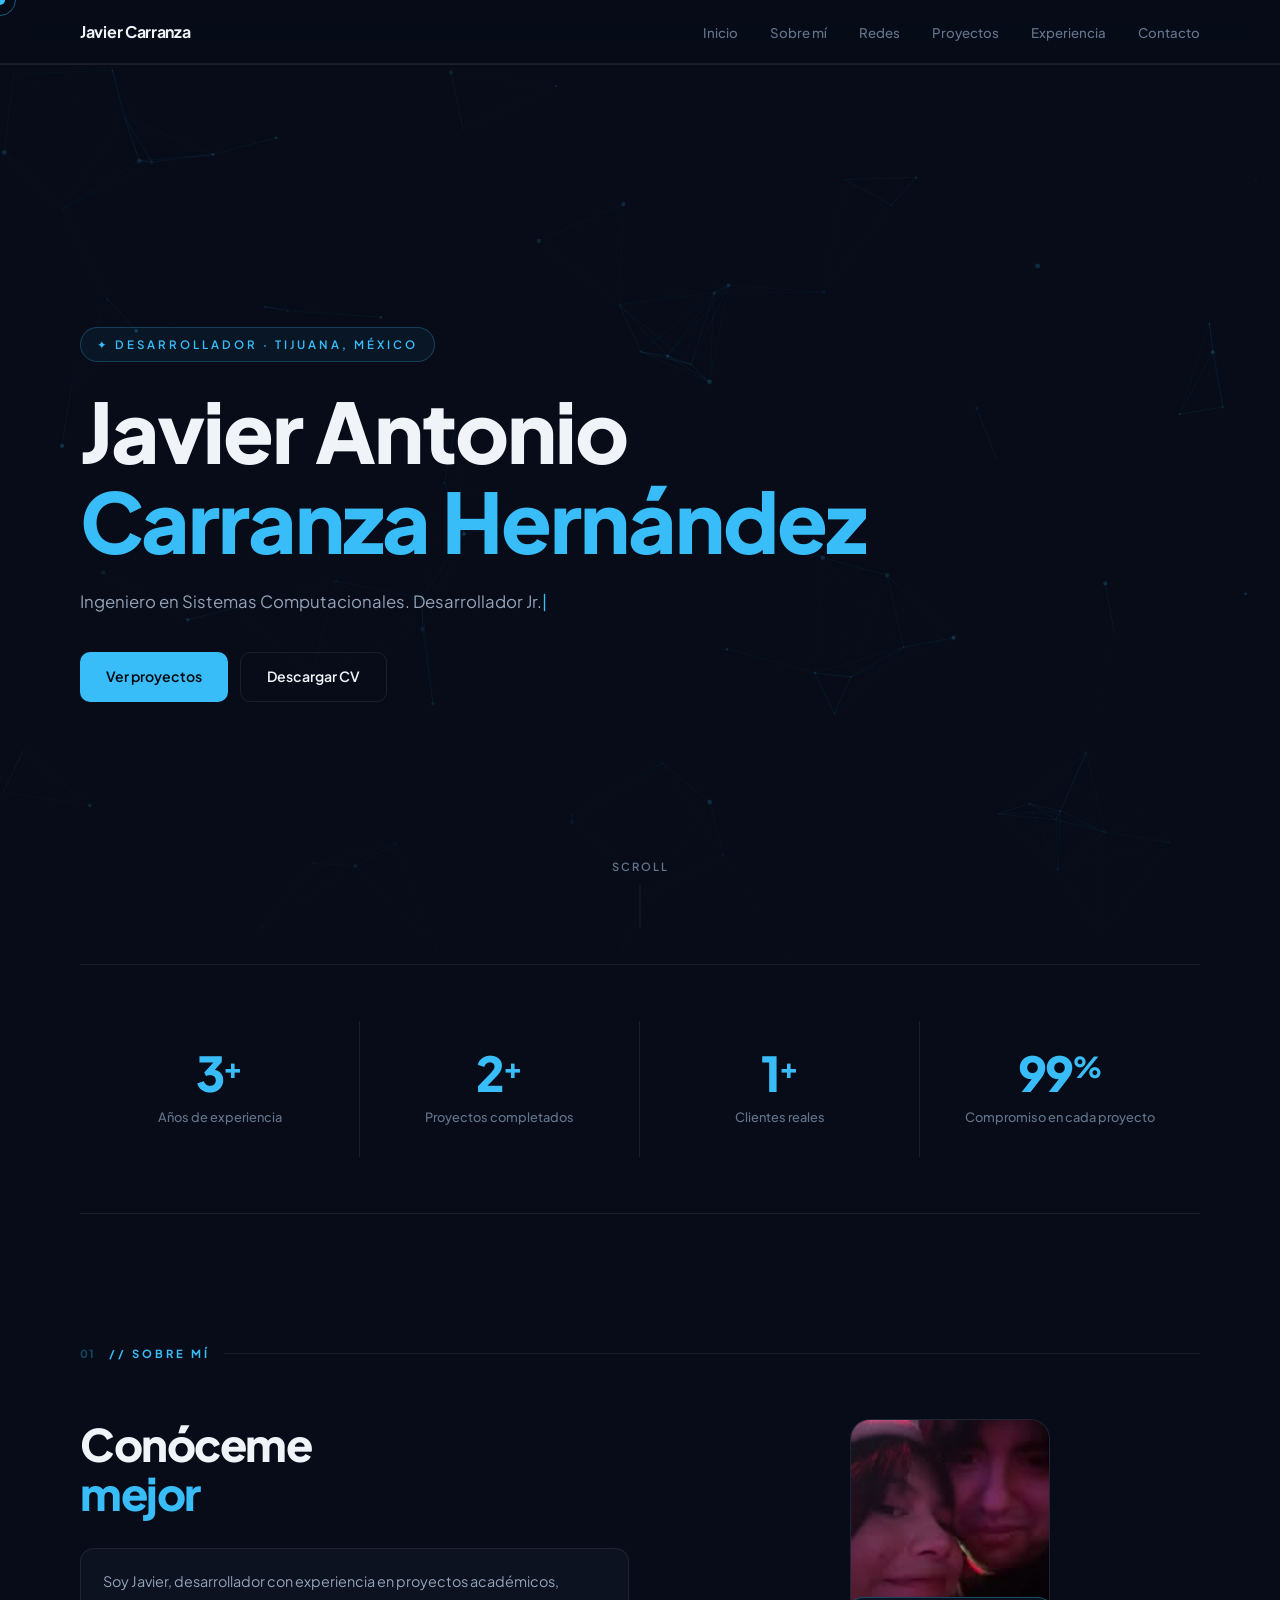
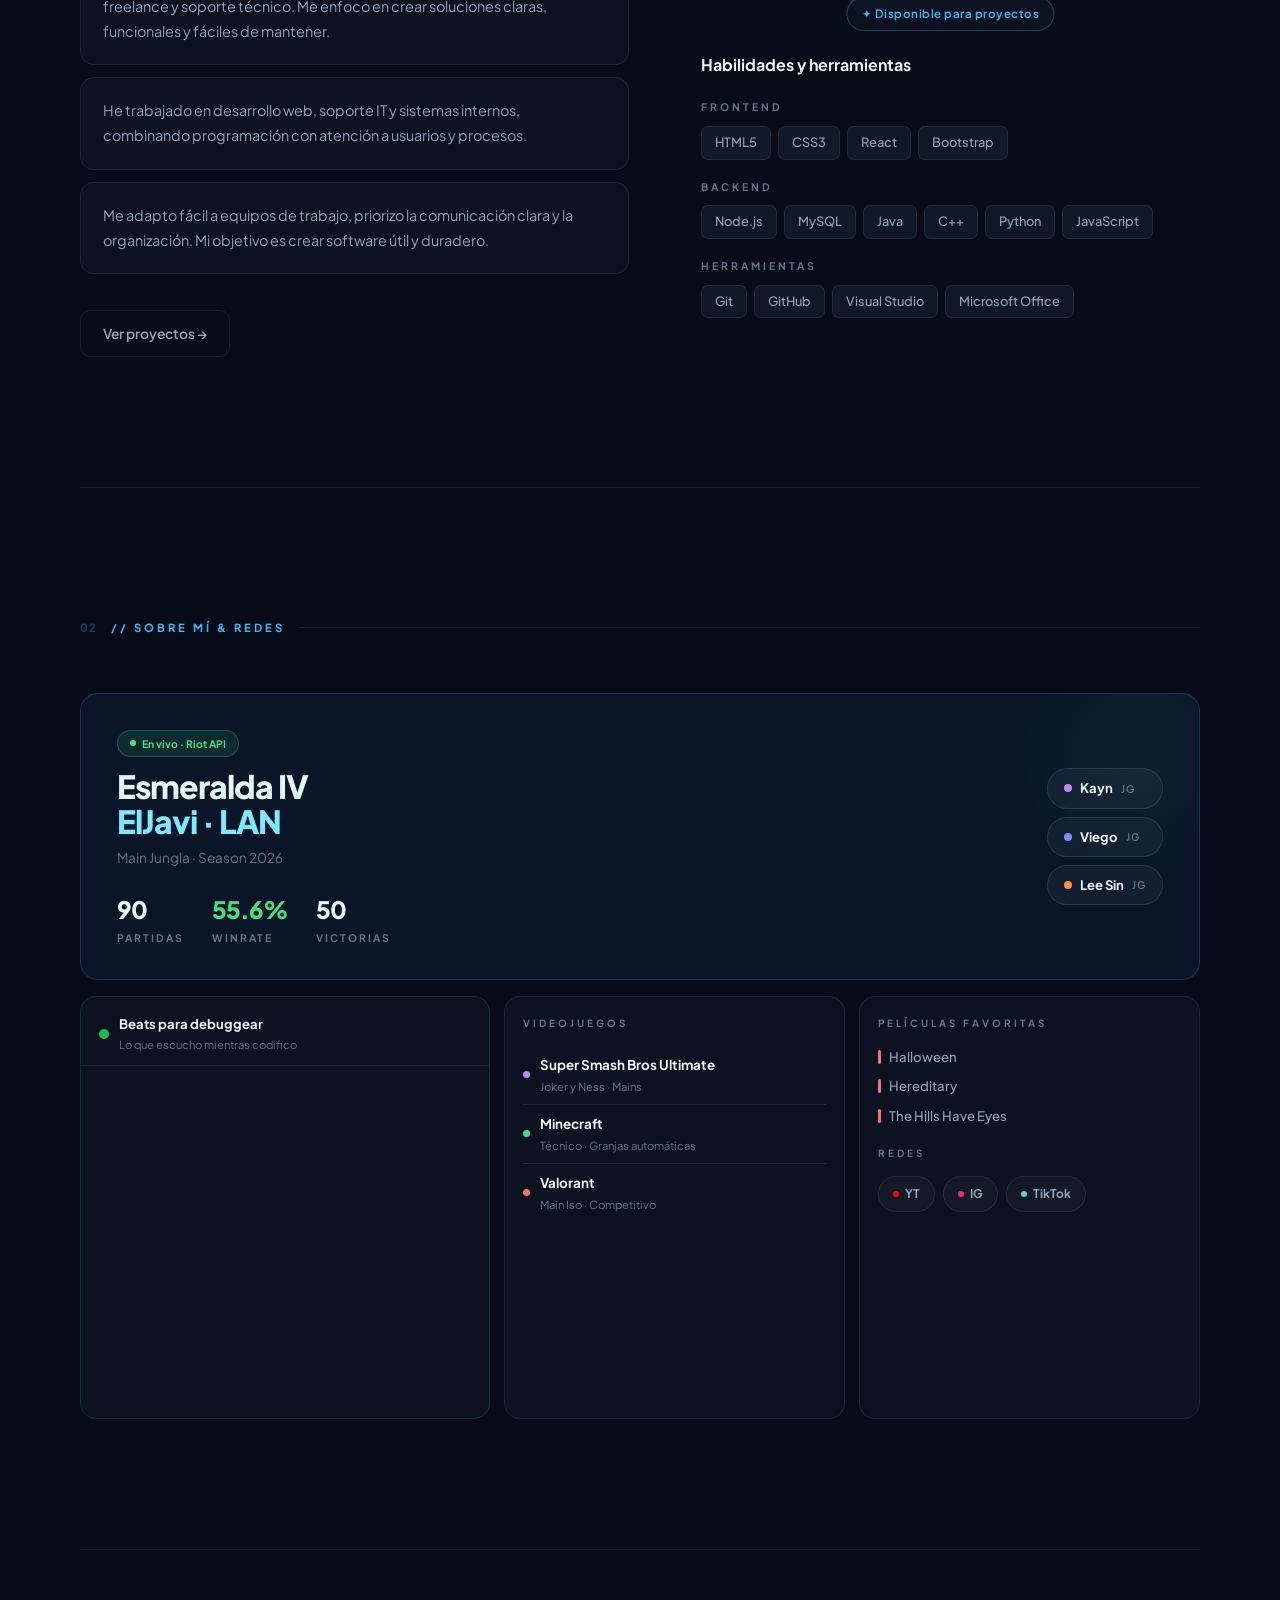
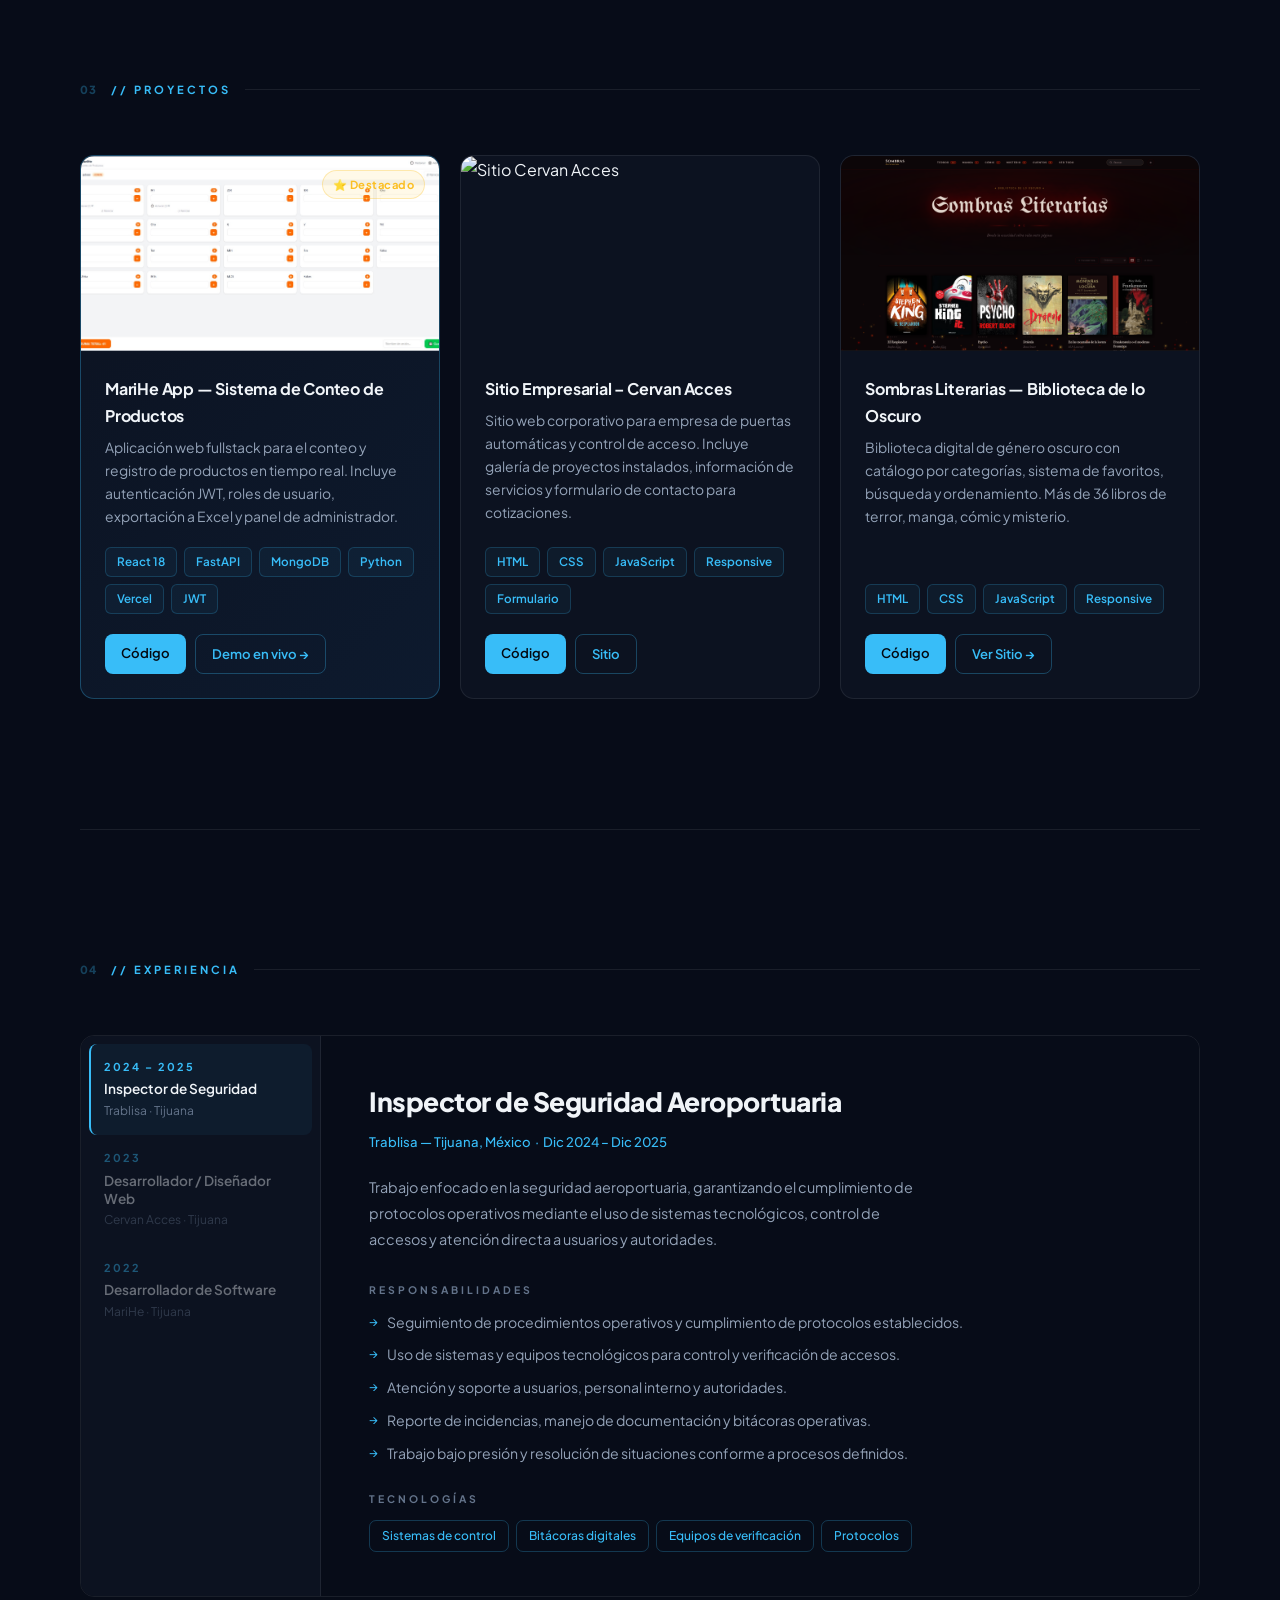
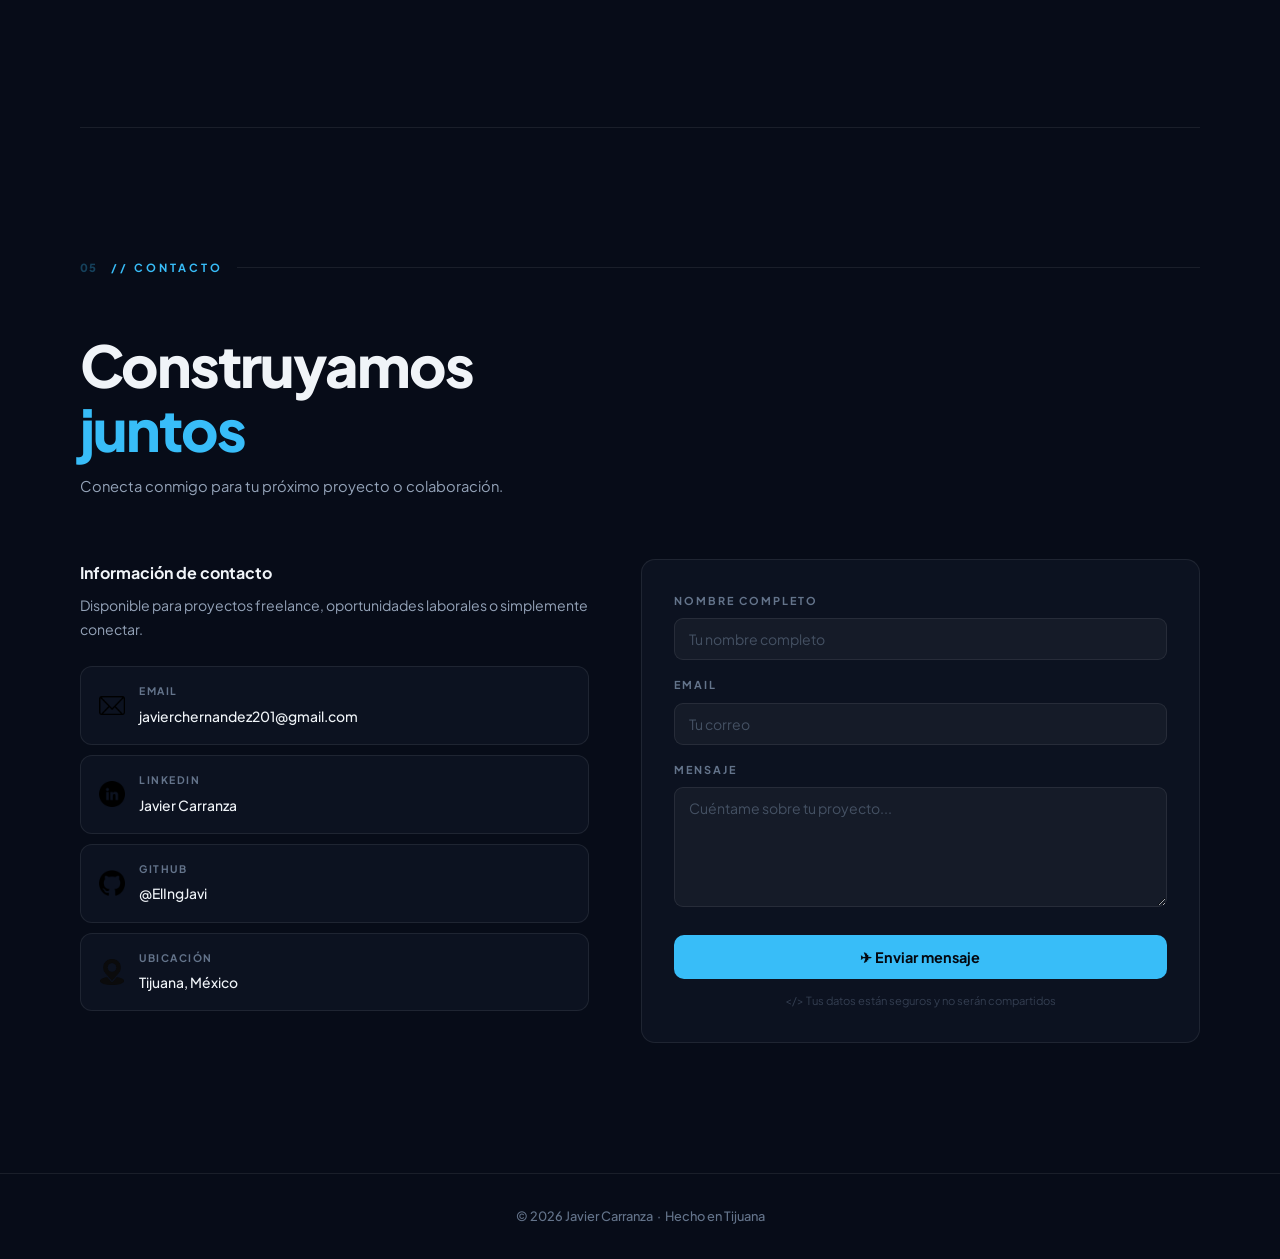
==== commit 35fa9456: "Spotify Iphone4" ====
--- a/index.html
+++ b/index.html
@@ -192,25 +192,37 @@
   <div class="bottom-grid">
 
     <!-- Spotify -->
-    <div class="spotify-embed" style="padding:0">
-  <!-- Se muestra en desktop -->
-  <iframe 
-    class="spotify-iframe"
-    style="border-radius:12px" 
-    src="https://open.spotify.com/embed/playlist/4KQLYnzXHcEoRzngBelICy?utm_source=generator" 
-    width="100%" 
-    height="352" 
-    frameBorder="0" 
-    allowfullscreen="" 
-    allow="autoplay; clipboard-write; encrypted-media; fullscreen; picture-in-picture" 
-    loading="lazy">
-  </iframe>
-  <!-- Se muestra en móvil -->
-  <a href="https://open.spotify.com/playlist/4KQLYnzXHcEoRzngBelICy" 
-     target="_blank" 
-     class="spotify-mobile-btn">
-    Abrir playlist en Spotify ↗
-  </a>
+<div class="spotify-card">
+  <div class="spotify-header">
+    <div class="spotify-dot"></div>
+    <div>
+      <div class="spotify-title">Beats para debuggear</div>
+      <div class="spotify-sub">Lo que escucho mientras codifico</div>
+    </div>
+  </div>
+  <!-- Desktop y Android -->
+  <div class="spotify-embed spotify-desktop" style="padding:0">
+    <iframe 
+      style="border-radius:0 0 12px 12px" 
+      src="https://open.spotify.com/embed/playlist/4KQLYnzXHcEoRzngBelICy?utm_source=generator" 
+      width="100%" 
+      height="352" 
+      frameBorder="0" 
+      allowfullscreen="" 
+      allow="autoplay; clipboard-write; encrypted-media; fullscreen; picture-in-picture" 
+      loading="lazy">
+    </iframe>
+  </div>
+  <!-- Solo iPhone/Safari -->
+  <div class="spotify-mobile-fallback">
+    <div class="spotify-mobile-art">♪</div>
+    <p class="spotify-mobile-desc">La música que suena mientras el código corre y las luces están apagadas.</p>
+    <a href="https://open.spotify.com/playlist/4KQLYnzXHcEoRzngBelICy" 
+       target="_blank" 
+       class="spotify-open-btn">
+      Abrir en Spotify ↗
+    </a>
+  </div>
 </div>
 
     <!-- Videojuegos -->
--- a/css/sections.css
+++ b/css/sections.css
@@ -815,19 +815,55 @@
   margin-top: 12px;
 }
 
-.spotify-mobile-btn {
+/* Spotify móvil fallback (solo iOS Safari) */
+.spotify-mobile-fallback {
   display: none;
-  width: 100%;
-  padding: 16px;
+  flex-direction: column;
+  align-items: center;
+  gap: 14px;
+  padding: 24px 20px;
+  text-align: center;
+}
+
+.spotify-mobile-art {
+  font-size: 3rem;
+  background: rgba(29, 185, 84, 0.1);
+  border: 1px solid rgba(29, 185, 84, 0.25);
+  border-radius: 16px;
+  width: 80px;
+  height: 80px;
+  display: flex;
+  align-items: center;
+  justify-content: center;
+}
+
+.spotify-mobile-desc {
+  font-size: 0.82rem;
+  color: var(--muted2);
+  line-height: 1.6;
+  max-width: 260px;
+}
+
+.spotify-open-btn {
+  display: inline-flex;
+  align-items: center;
+  gap: 8px;
+  padding: 12px 24px;
   background: #1DB954;
   color: #000;
   font-weight: 700;
-  font-size: 0.9rem;
-  text-align: center;
-  border-radius: 12px;
-}
-
-@media (max-width: 600px) {
-  .spotify-iframe { display: none; }
-  .spotify-mobile-btn { display: block; }
+  font-size: 0.88rem;
+  border-radius: 999px;
+  transition: opacity 0.2s, transform 0.2s;
+}
+
+.spotify-open-btn:hover {
+  opacity: 0.87;
+  transform: translateY(-1px);
+}
+
+/* En iOS Safari ocultar iframe y mostrar fallback */
+@supports (-webkit-touch-callout: none) {
+  .spotify-desktop { display: none !important; }
+  .spotify-mobile-fallback { display: flex !important; }
 }
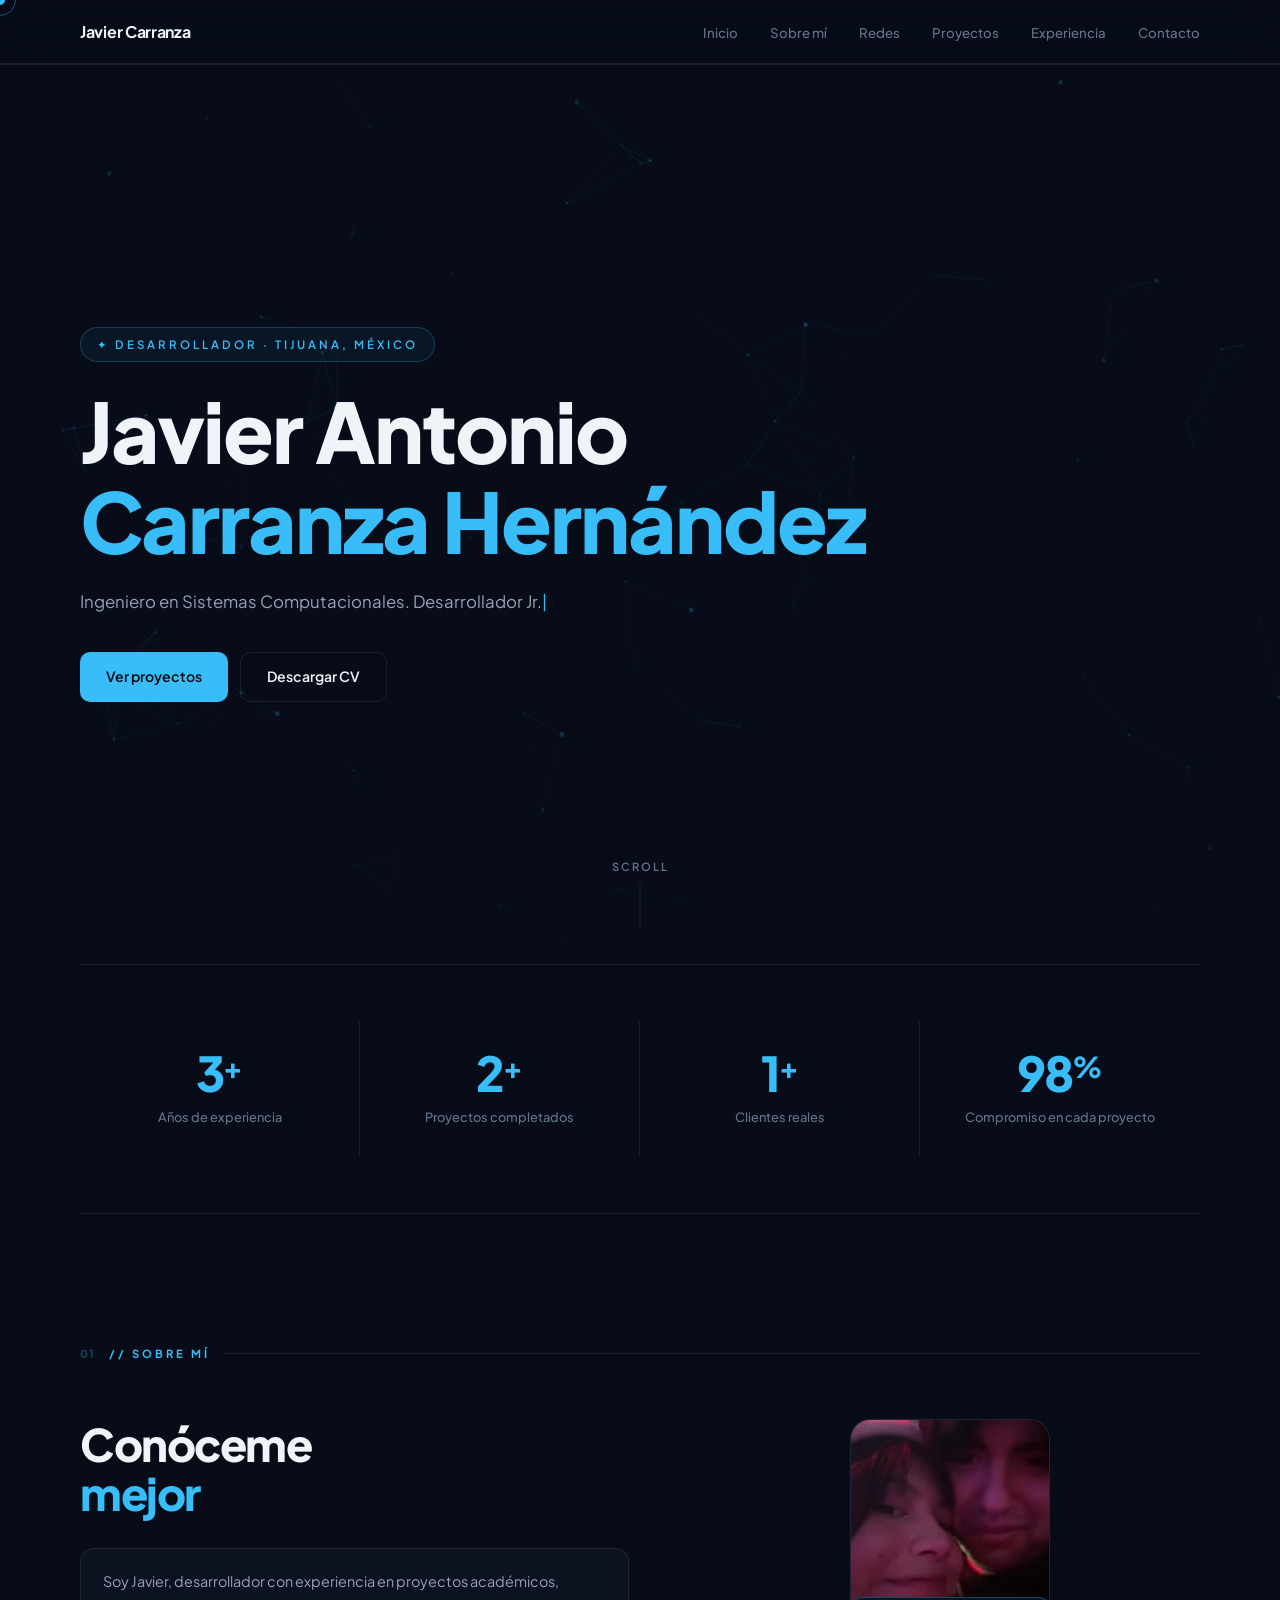
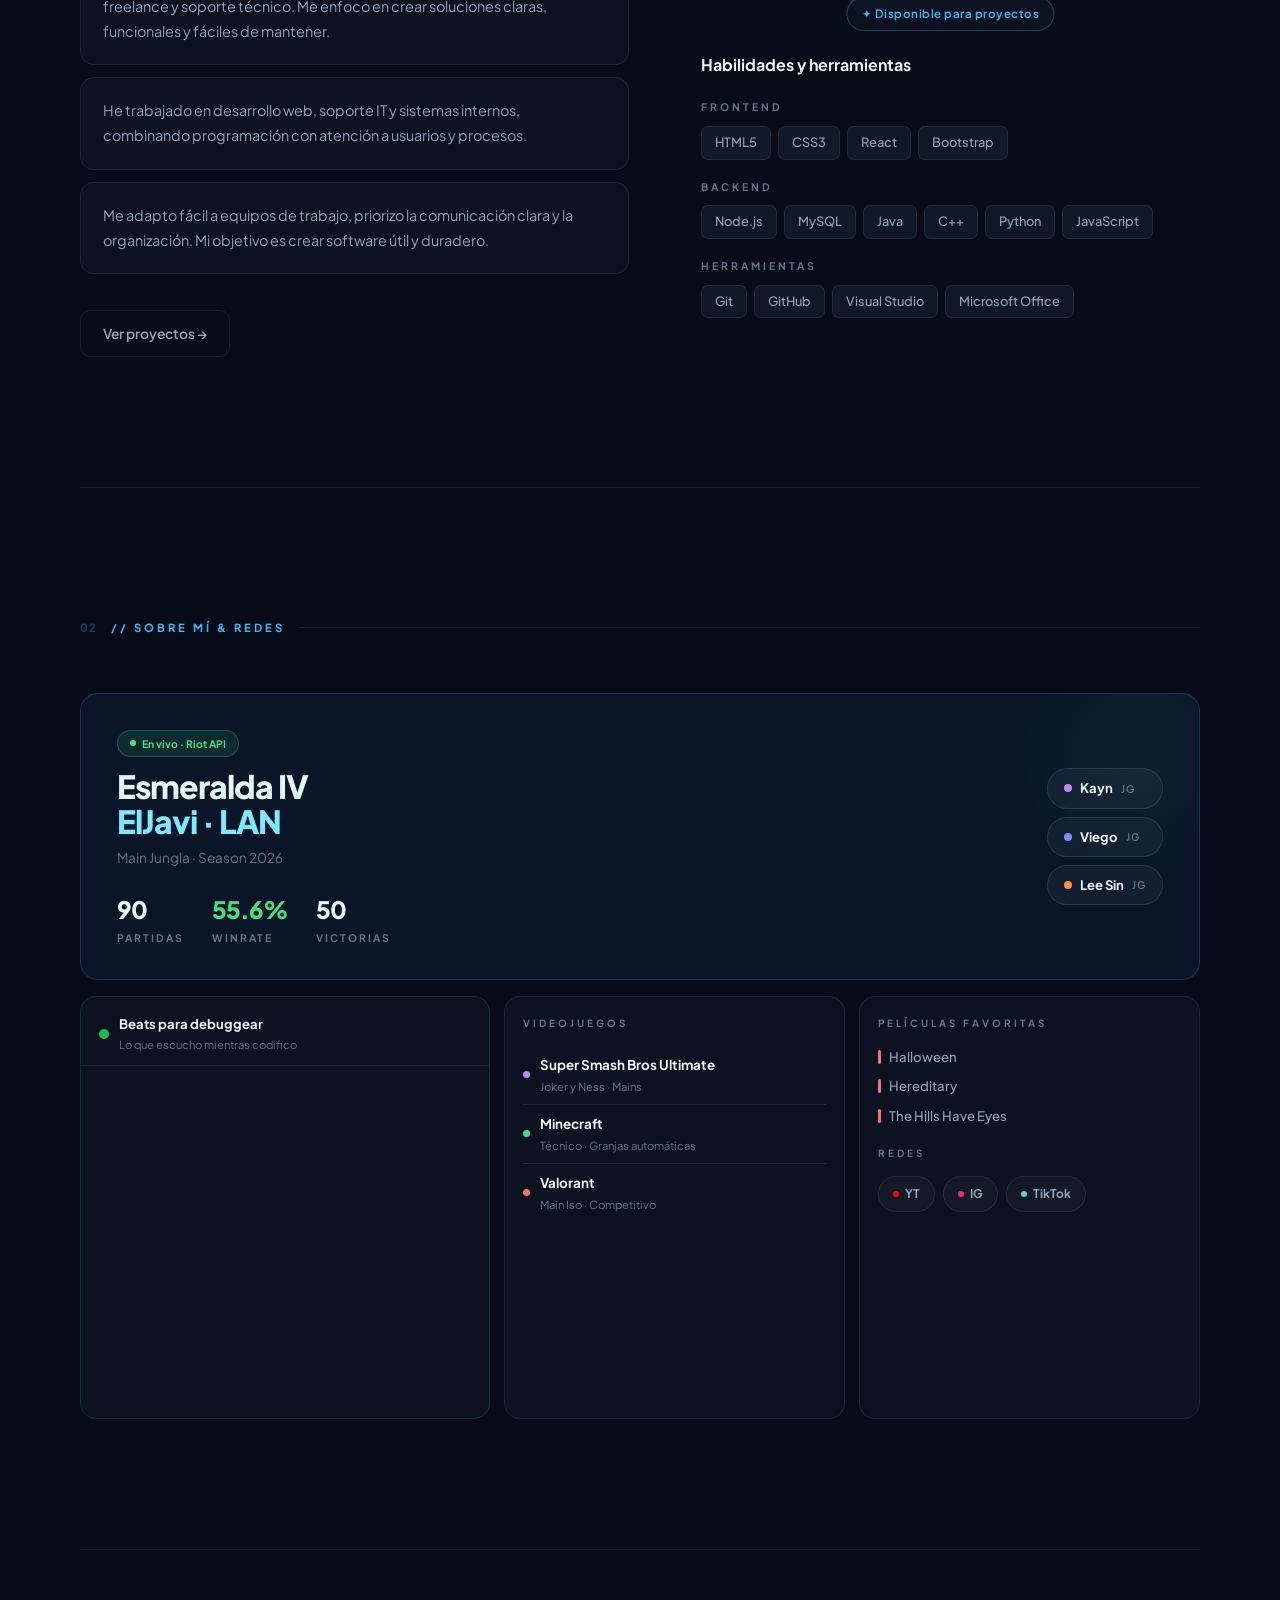
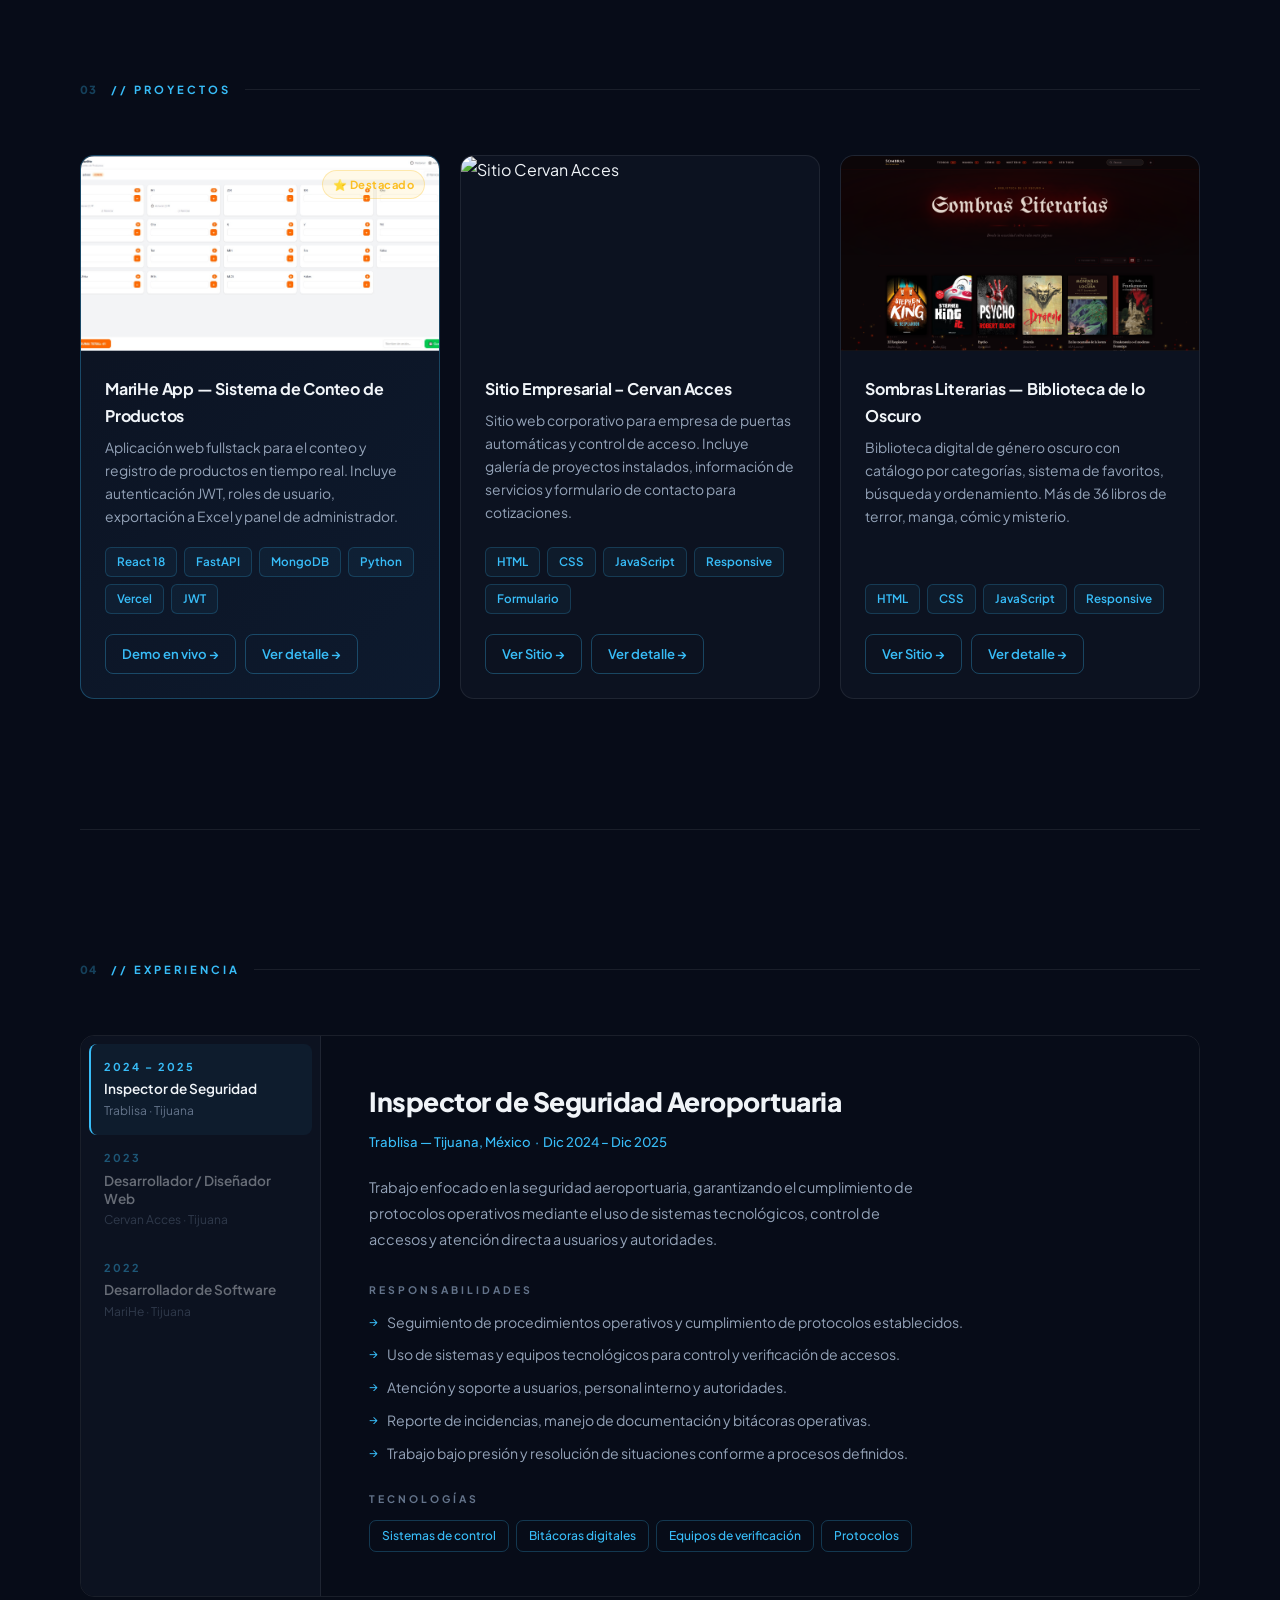
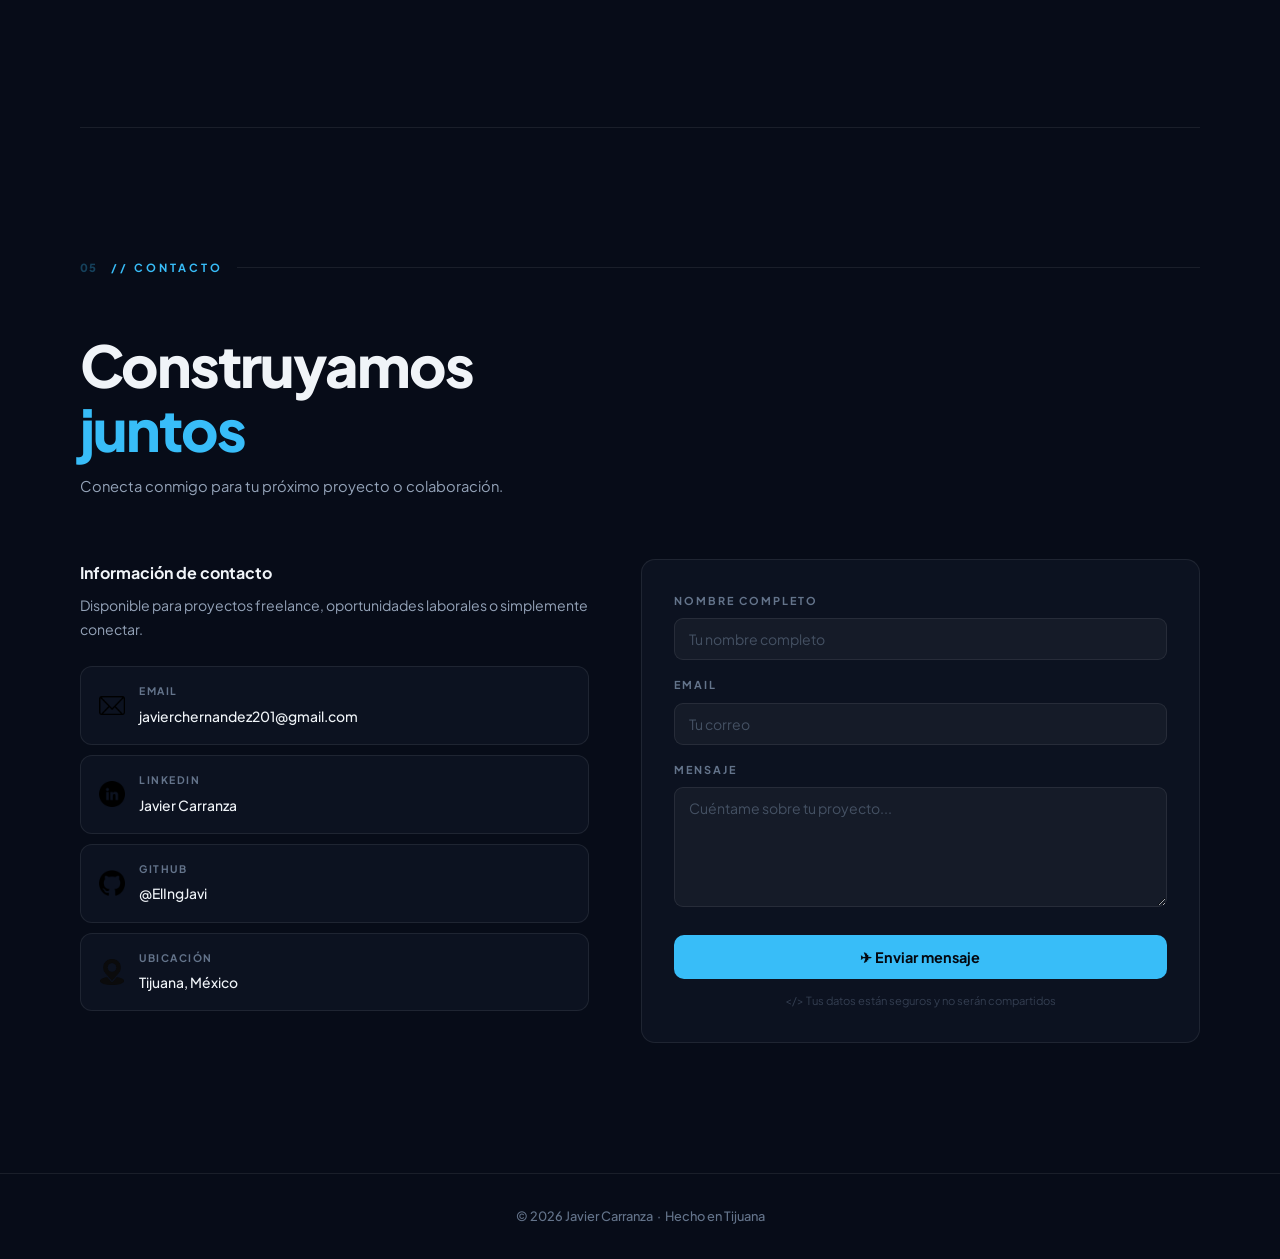
==== commit 3731ca35: "fix: botones 2" ====
--- a/index.html
+++ b/index.html
@@ -214,15 +214,15 @@
     </iframe>
   </div>
   <!-- Solo iPhone/Safari -->
-  <div class="spotify-mobile-fallback">
-    <div class="spotify-mobile-art">♪</div>
-    <p class="spotify-mobile-desc">La música que suena mientras el código corre y las luces están apagadas.</p>
-    <a href="https://open.spotify.com/playlist/4KQLYnzXHcEoRzngBelICy" 
-       target="_blank" 
-       class="spotify-open-btn">
-      Abrir en Spotify ↗
-    </a>
-  </div>
+<div class="spotify-mobile-fallback">
+  <img src="/assets/img/spotify-cover" alt="Beats para debuggear" class="spotify-mobile-img" />
+  <p class="spotify-mobile-desc">La música que suena mientras el código corre y las luces están apagadas.</p>
+  <a href="https://open.spotify.com/playlist/4KQLYnzXHcEoRzngBelICy" 
+     target="_blank" 
+     class="spotify-open-btn">
+    Abrir en Spotify ↗
+  </a>
+</div>
 </div>
 
     <!-- Videojuegos -->
@@ -281,58 +281,58 @@
 </section>
 
     <!-- PROYECTOS -->
-    <section id="proyectos" class="projects-section fade-in">
-      <div class="section-label">
-        <span class="section-num">03</span>
-        <span class="tag">// Proyectos</span>
-      </div>
-      <div class="projects-grid">
-        <div class="project-card featured">
-          <div class="project-badge">⭐ Destacado</div>
-          <img src="assets/img/MariHev2.jpg" alt="MariHe App" />
-          <div class="project-content">
-            <h3>MariHe App — Sistema de Conteo de Productos</h3>
-            <p>Aplicación web fullstack para el conteo y registro de productos en tiempo real. Incluye autenticación JWT, roles de usuario, exportación a Excel y panel de administrador.</p>
-            <div class="project-tags">
-              <span>React 18</span><span>FastAPI</span><span>MongoDB</span>
-              <span>Python</span><span>Vercel</span><span>JWT</span>
-            </div>
-            <div class="project-links">
-              <a class="btn-sm" href="https://github.com/ElIngJavi/marihe-app" target="_blank">Código</a>
-              <a class="btn-sm outline" href="https://marihe-app.vercel.app/" target="_blank">Demo en vivo →</a>
-            </div>
-          </div>
-        </div>
-        <div class="project-card">
-          <img src="assets/img/pagina2.PNG" alt="Sitio Cervan Acces" />
-          <div class="project-content">
-            <h3>Sitio Empresarial – Cervan Acces</h3>
-            <p>Sitio web corporativo para empresa de puertas automáticas y control de acceso. Incluye galería de proyectos instalados, información de servicios y formulario de contacto para cotizaciones.</p>
-            <div class="project-tags">
-              <span>HTML</span><span>CSS</span><span>JavaScript</span><span>Responsive</span><span>Formulario</span>
-            </div>
-            <div class="project-links">
-              <a class="btn-sm" href="https://github.com/ElIngJavi/Cervan-Acces.git" target="_blank">Código</a>
-              <a class="btn-sm outline" href="https://scintillating-monstera-9ed95a.netlify.app/" target="_blank"> Sitio</a>
-            </div>
-          </div>
-        </div>
-         <div class="project-card">
-          <img src="assets/img/sombras.PNG" alt="Sombras Literarias" />
-          <div class="project-content">
-            <h3>Sombras Literarias — Biblioteca de lo Oscuro</h3>
-            <p>Biblioteca digital de género oscuro con catálogo por categorías, sistema de favoritos, búsqueda y ordenamiento. Más de 36 libros de terror, manga, cómic y misterio.</p>
-            <div class="project-tags">
-              <span>HTML</span><span>CSS</span><span>JavaScript</span><span>Responsive</span>
-            </div>
-            <div class="project-links">
-              <a class="btn-sm" href="https://github.com/ElIngJavi/Sombras-literarias" target="_blank">Código</a>
-              <a class="btn-sm outline" href="https://zesty-cuchufli-079120.netlify.app/" target="_blank">Ver Sitio →</a>
-            </div>
-          </div>
-        </div>
-      </div>
-    </section>
+<section id="proyectos" class="projects-section fade-in">
+  <div class="section-label">
+    <span class="section-num">03</span>
+    <span class="tag">// Proyectos</span>
+  </div>
+  <div class="projects-grid">
+    <div class="project-card featured">
+      <div class="project-badge">⭐ Destacado</div>
+      <img src="assets/img/MariHev2.jpg" alt="MariHe App" />
+      <div class="project-content">
+        <h3>MariHe App — Sistema de Conteo de Productos</h3>
+        <p>Aplicación web fullstack para el conteo y registro de productos en tiempo real. Incluye autenticación JWT, roles de usuario, exportación a Excel y panel de administrador.</p>
+        <div class="project-tags">
+          <span>React 18</span><span>FastAPI</span><span>MongoDB</span>
+          <span>Python</span><span>Vercel</span><span>JWT</span>
+        </div>
+        <div class="project-links">
+          <a class="btn-sm outline" href="https://marihe-app.vercel.app/" target="_blank">Demo en vivo →</a>
+          <a class="btn-sm outline" href="projects/marihe.html">Ver detalle →</a>
+        </div>
+      </div>
+    </div>
+    <div class="project-card">
+      <img src="assets/img/pagina2.PNG" alt="Sitio Cervan Acces" />
+      <div class="project-content">
+        <h3>Sitio Empresarial – Cervan Acces</h3>
+        <p>Sitio web corporativo para empresa de puertas automáticas y control de acceso. Incluye galería de proyectos instalados, información de servicios y formulario de contacto para cotizaciones.</p>
+        <div class="project-tags">
+          <span>HTML</span><span>CSS</span><span>JavaScript</span><span>Responsive</span><span>Formulario</span>
+        </div>
+        <div class="project-links">
+          <a class="btn-sm outline" href="https://scintillating-monstera-9ed95a.netlify.app/" target="_blank">Ver Sitio →</a>
+          <a class="btn-sm outline" href="projects/cervan.html">Ver detalle →</a>
+        </div>
+      </div>
+    </div>
+    <div class="project-card">
+      <img src="assets/img/sombras.PNG" alt="Sombras Literarias" />
+      <div class="project-content">
+        <h3>Sombras Literarias — Biblioteca de lo Oscuro</h3>
+        <p>Biblioteca digital de género oscuro con catálogo por categorías, sistema de favoritos, búsqueda y ordenamiento. Más de 36 libros de terror, manga, cómic y misterio.</p>
+        <div class="project-tags">
+          <span>HTML</span><span>CSS</span><span>JavaScript</span><span>Responsive</span>
+        </div>
+        <div class="project-links">
+          <a class="btn-sm outline" href="https://zesty-cuchufli-079120.netlify.app/" target="_blank">Ver Sitio →</a>
+          <a class="btn-sm outline" href="projects/sombras.html">Ver detalle →</a>
+        </div>
+      </div>
+    </div>
+  </div>
+</section>
 
     <!-- EXPERIENCIA -->
     <section id="experiencia" class="experience fade-in">
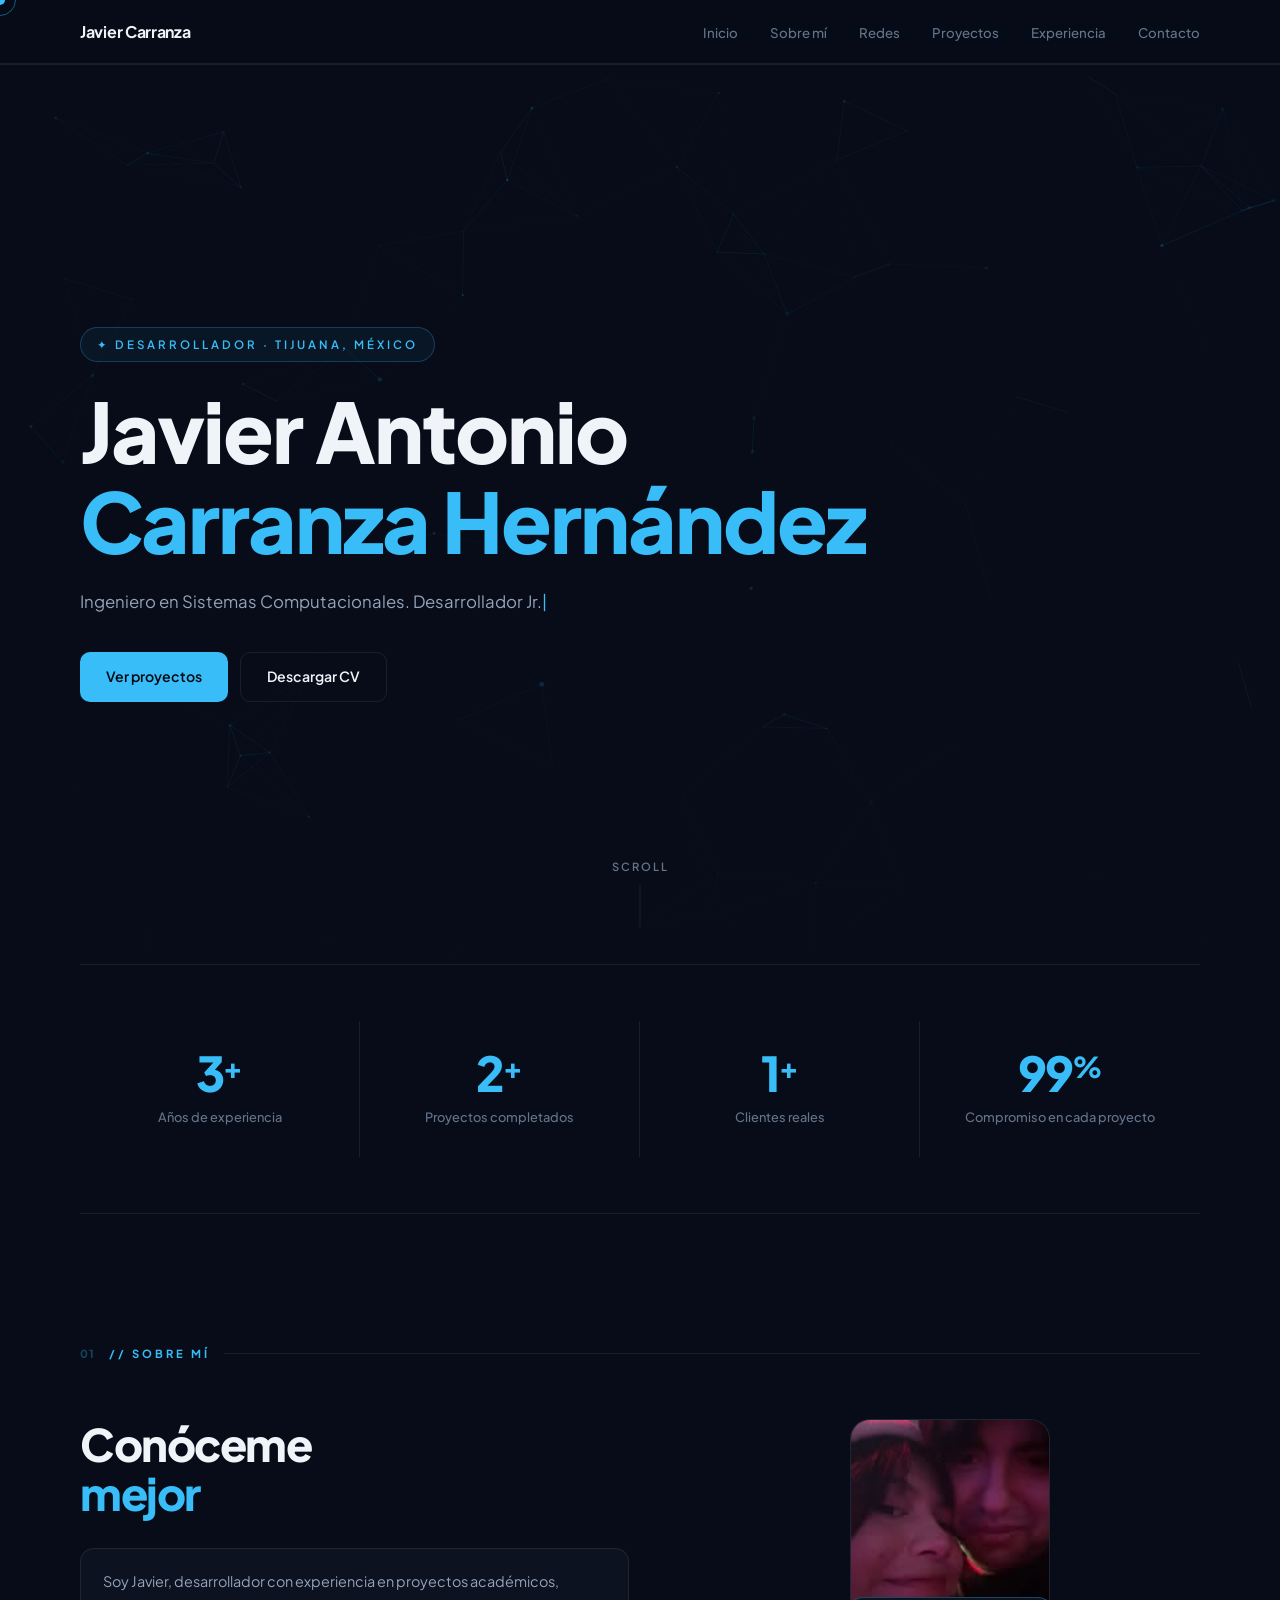
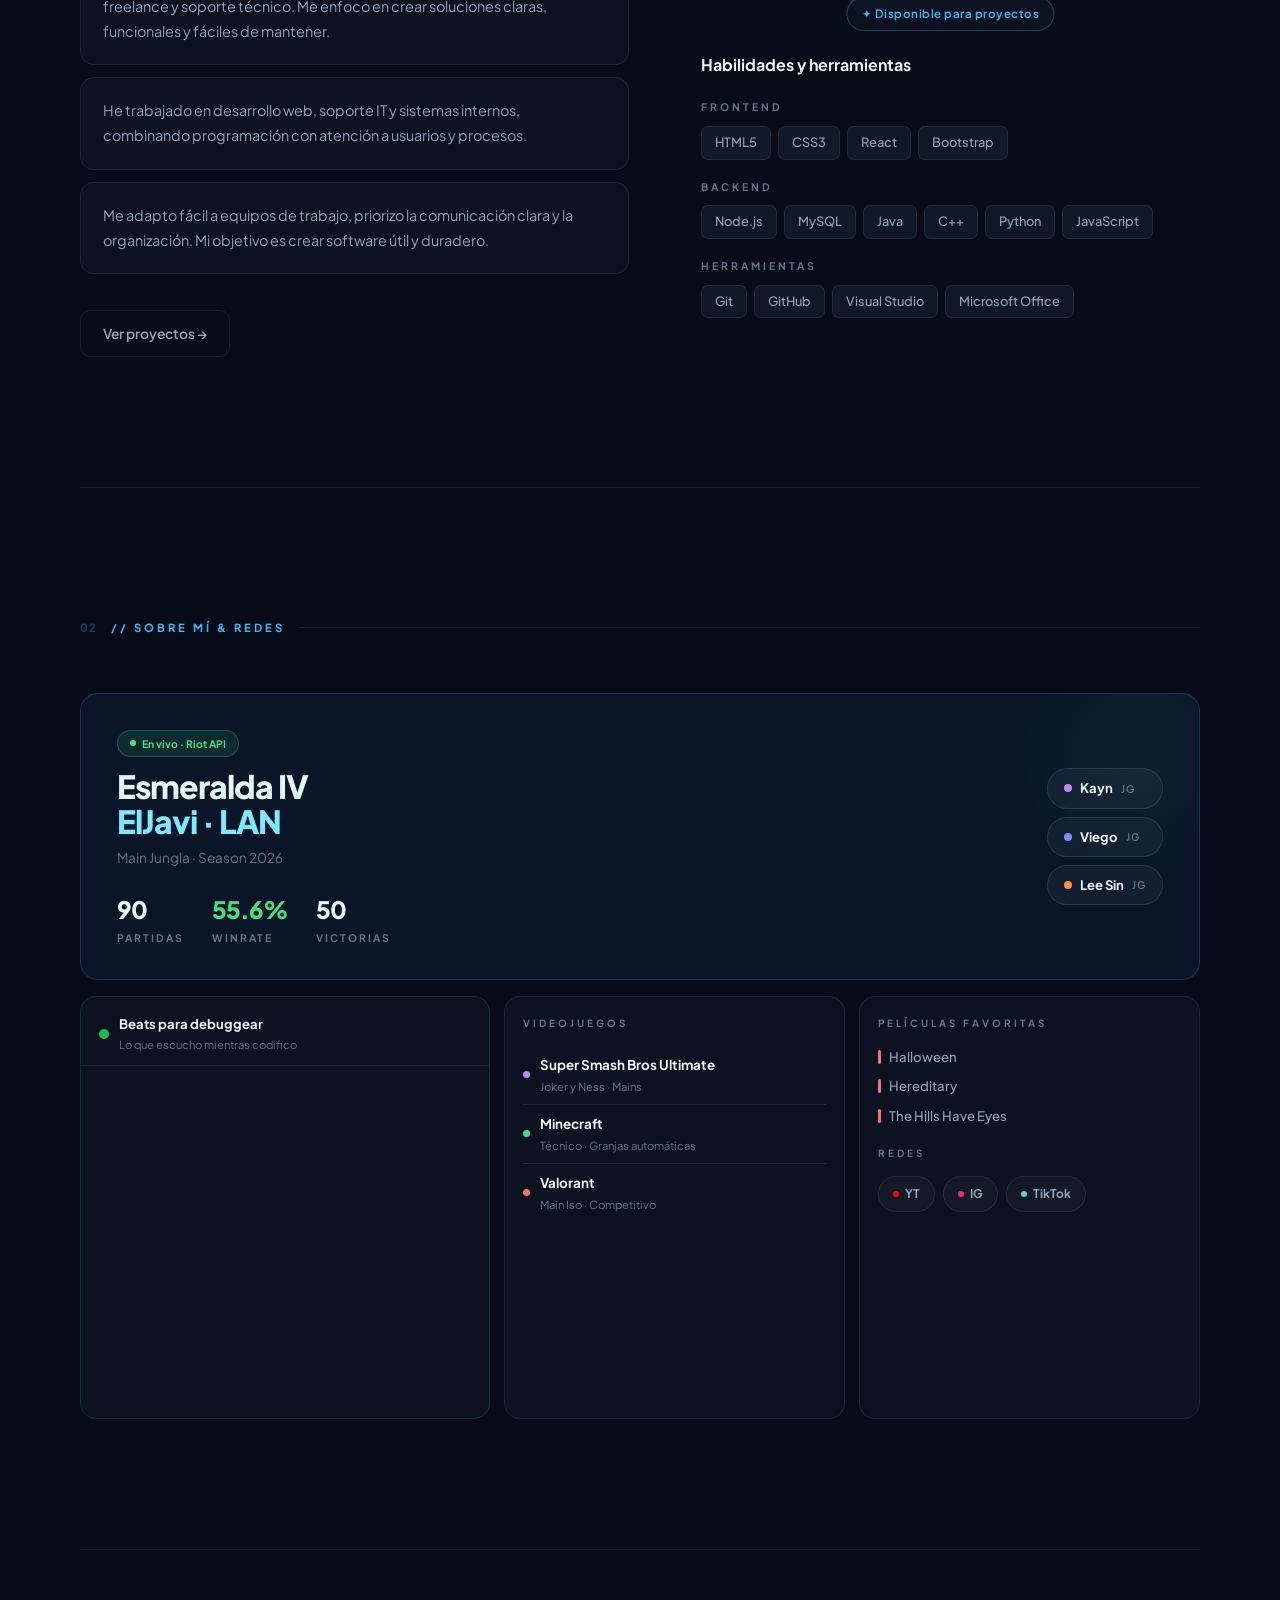
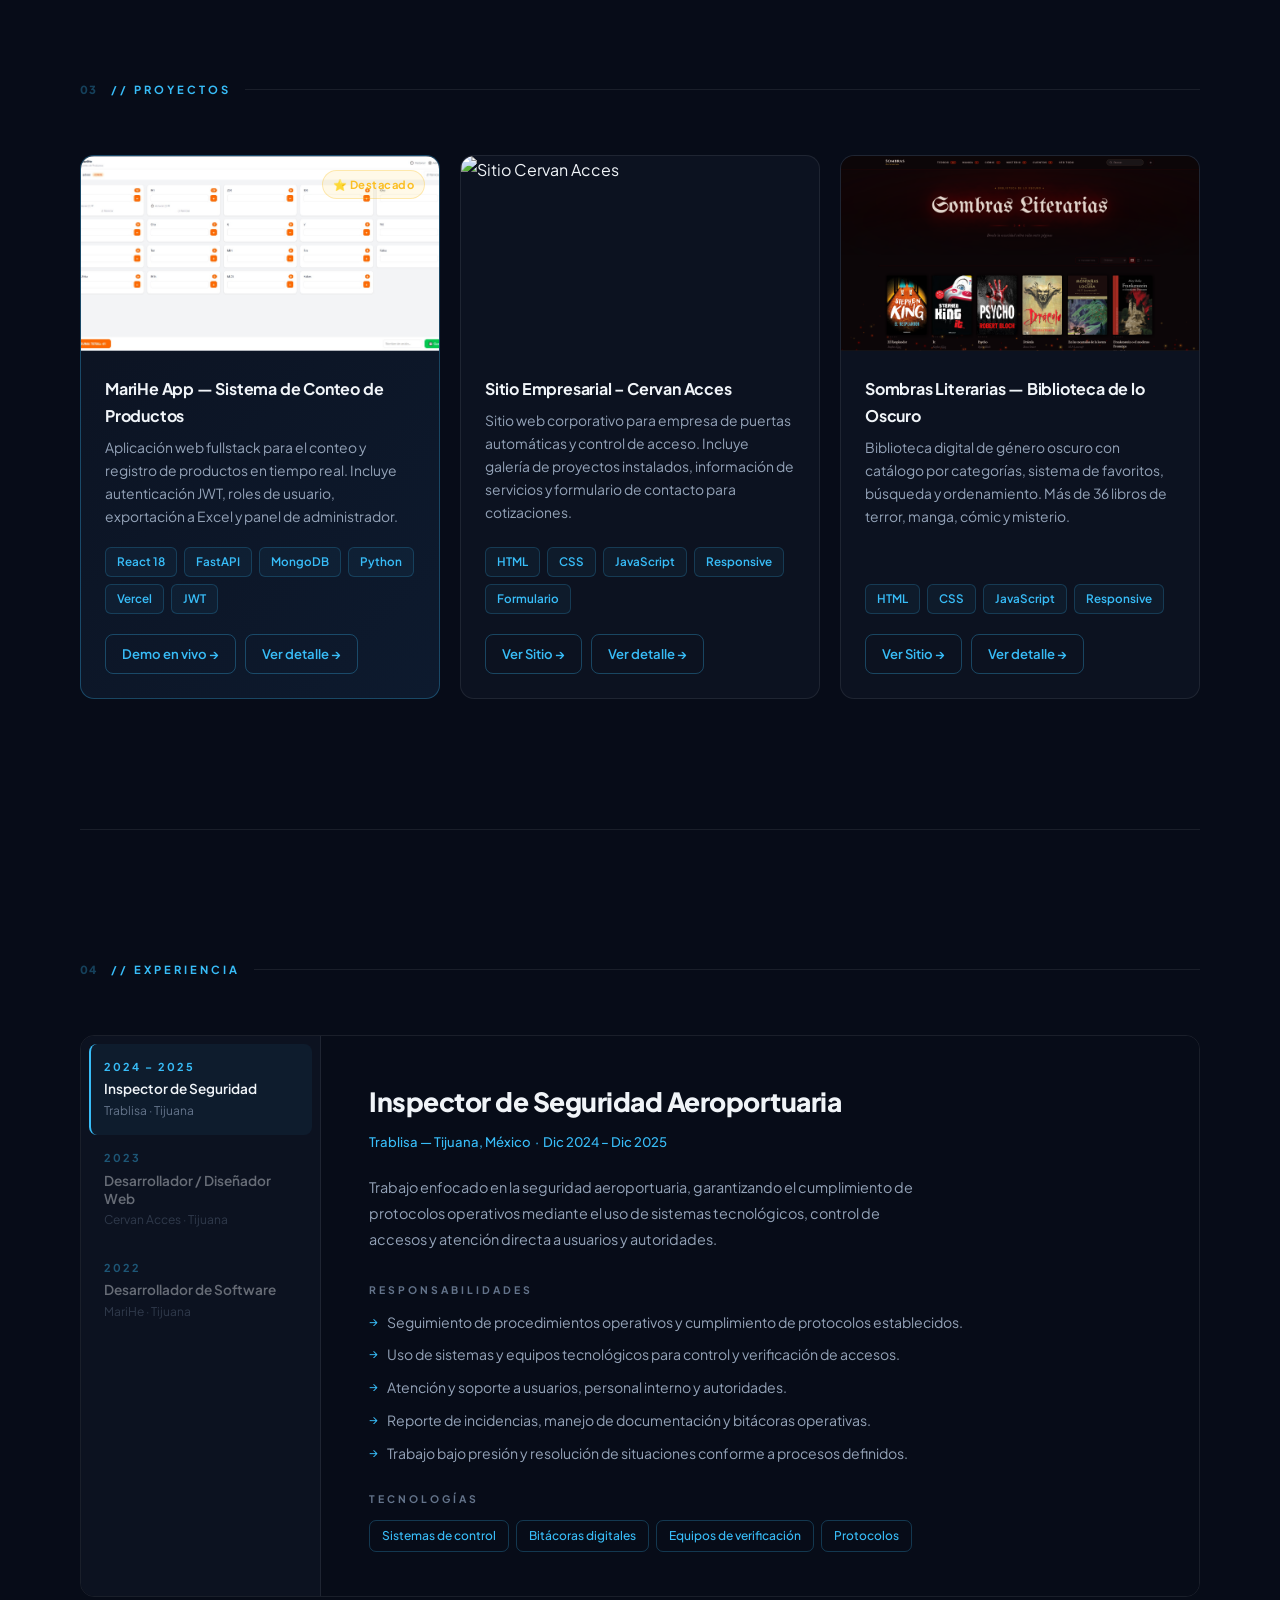
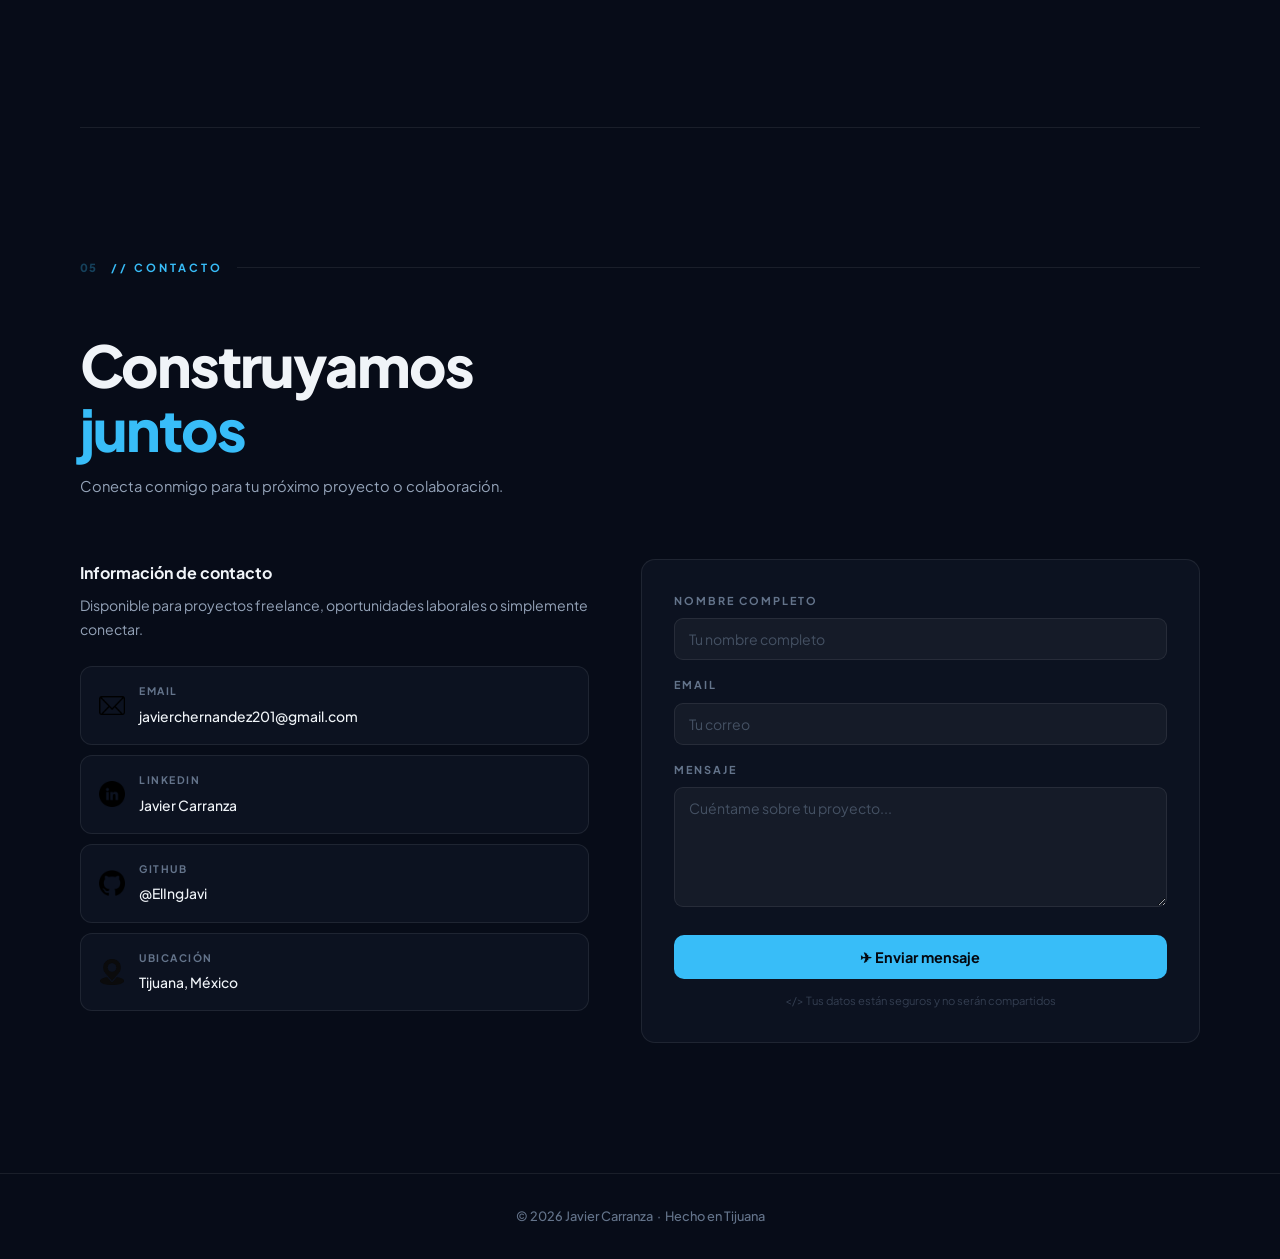
==== commit 125c0a70: "feat: mejora spotify mobile fallback" ====
--- a/index.html
+++ b/index.html
@@ -215,11 +215,17 @@
   </div>
   <!-- Solo iPhone/Safari -->
 <div class="spotify-mobile-fallback">
-  <img src="/assets/img/spotify-cover" alt="Beats para debuggear" class="spotify-mobile-img" />
+  <div class="spotify-mobile-cover">
+    <img src="assets/img/spotify-cover.jpg" alt="Beats para debuggear" class="spotify-mobile-img" />
+    <div class="spotify-mobile-overlay">
+      <div class="spotify-mobile-info">
+        <div class="spotify-mobile-playlist">Beats para debuggear</div>
+        <div class="spotify-mobile-by">por Javi</div>
+      </div>
+    </div>
+  </div>
   <p class="spotify-mobile-desc">La música que suena mientras el código corre y las luces están apagadas.</p>
-  <a href="https://open.spotify.com/playlist/4KQLYnzXHcEoRzngBelICy" 
-     target="_blank" 
-     class="spotify-open-btn">
+  <a href="https://open.spotify.com/playlist/4KQLYnzXHcEoRzngBelICy" target="_blank" class="spotify-open-btn">
     Abrir en Spotify ↗
   </a>
 </div>
--- a/css/sections.css
+++ b/css/sections.css
@@ -820,35 +820,59 @@
   display: none;
   flex-direction: column;
   align-items: center;
-  gap: 14px;
-  padding: 24px 20px;
-  text-align: center;
-}
-
-.spotify-mobile-art {
-  font-size: 3rem;
-  background: rgba(29, 185, 84, 0.1);
-  border: 1px solid rgba(29, 185, 84, 0.25);
-  border-radius: 16px;
-  width: 80px;
-  height: 80px;
-  display: flex;
-  align-items: center;
-  justify-content: center;
+  gap: 16px;
+  padding: 20px;
+}
+
+.spotify-mobile-cover {
+  position: relative;
+  width: 100%;
+  border-radius: 12px;
+  overflow: hidden;
+}
+
+.spotify-mobile-img {
+  width: 100%;
+  height: 180px;
+  object-fit: cover;
+  display: block;
+}
+
+.spotify-mobile-overlay {
+  position: absolute;
+  inset: 0;
+  background: linear-gradient(to top, rgba(0,0,0,0.85) 0%, transparent 60%);
+  display: flex;
+  align-items: flex-end;
+  padding: 16px;
+}
+
+.spotify-mobile-playlist {
+  font-size: 1rem;
+  font-weight: 800;
+  color: #ffffff;
+  margin-bottom: 2px;
+}
+
+.spotify-mobile-by {
+  font-size: 0.75rem;
+  color: #1DB954;
+  font-weight: 600;
 }
 
 .spotify-mobile-desc {
   font-size: 0.82rem;
   color: var(--muted2);
   line-height: 1.6;
-  max-width: 260px;
+  text-align: center;
+  max-width: 280px;
 }
 
 .spotify-open-btn {
   display: inline-flex;
   align-items: center;
   gap: 8px;
-  padding: 12px 24px;
+  padding: 12px 28px;
   background: #1DB954;
   color: #000;
   font-weight: 700;
@@ -862,7 +886,6 @@
   transform: translateY(-1px);
 }
 
-/* En iOS Safari ocultar iframe y mostrar fallback */
 @supports (-webkit-touch-callout: none) {
   .spotify-desktop { display: none !important; }
   .spotify-mobile-fallback { display: flex !important; }
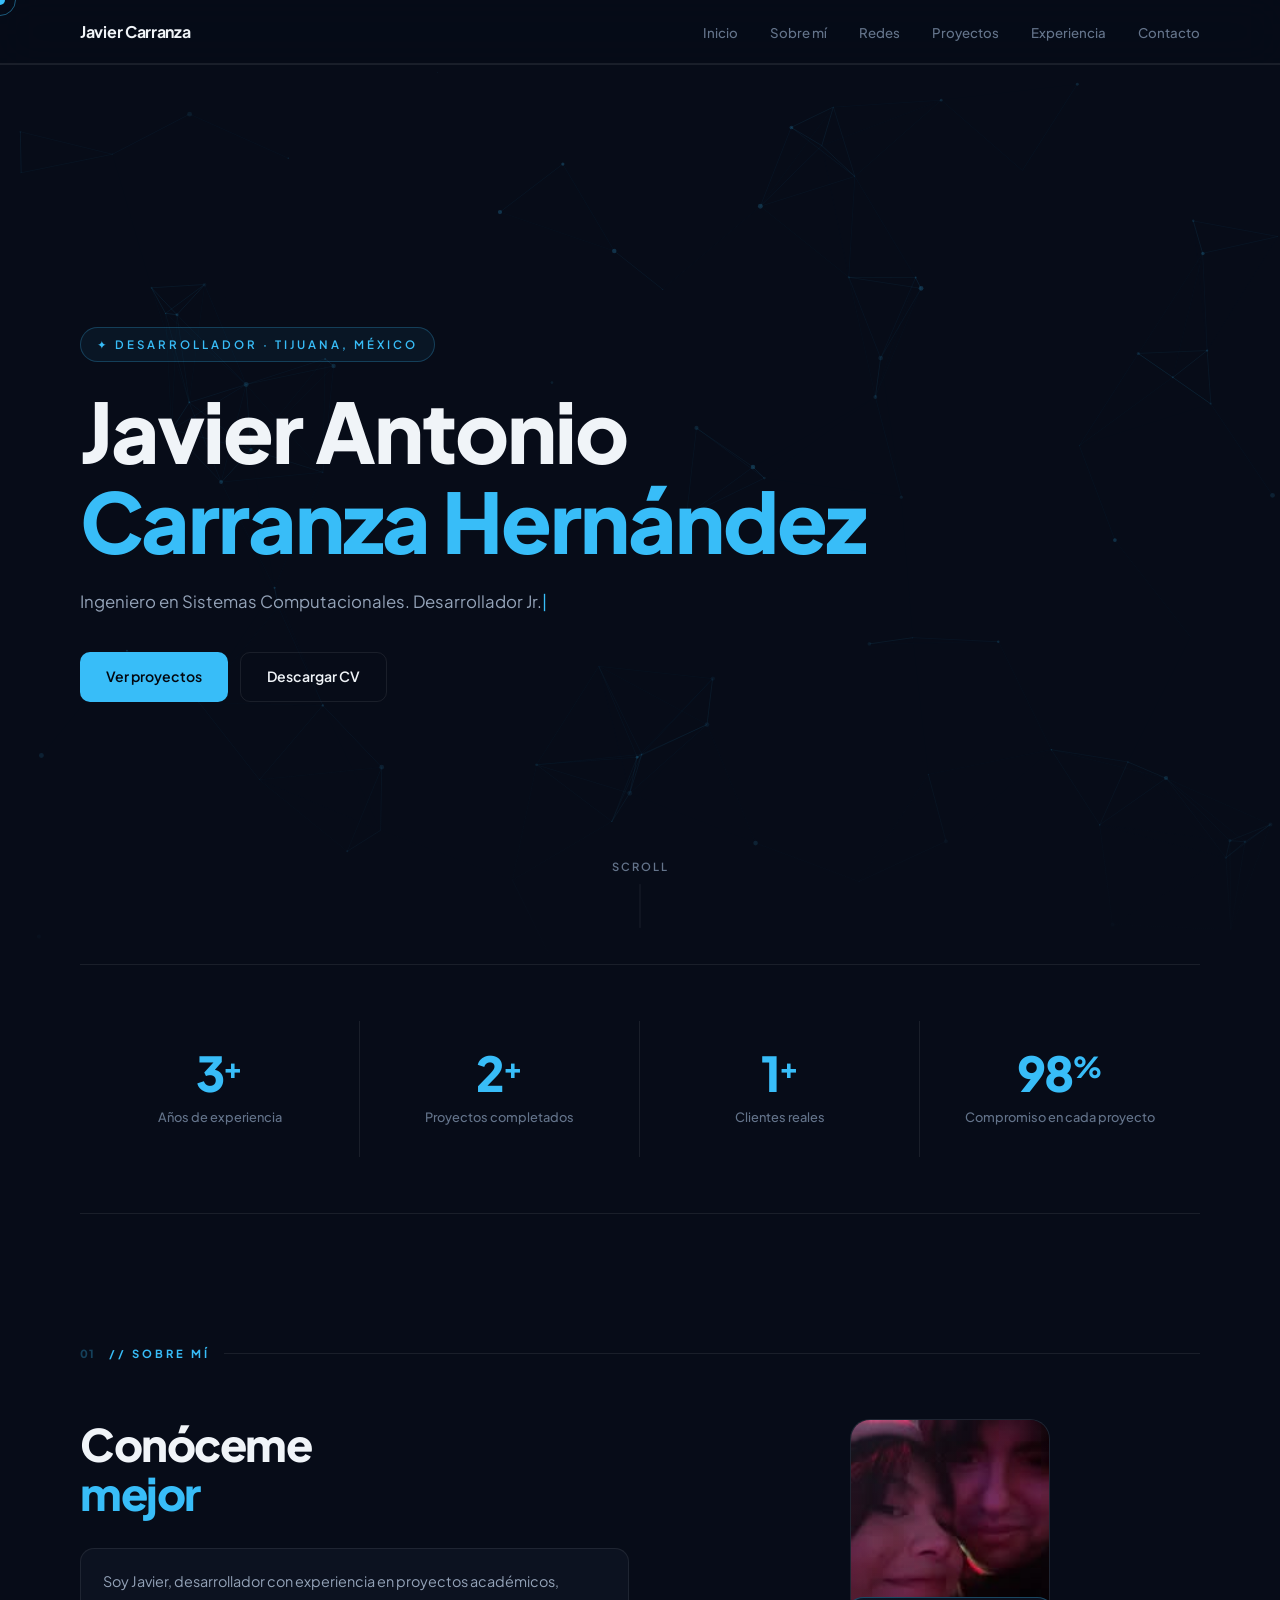
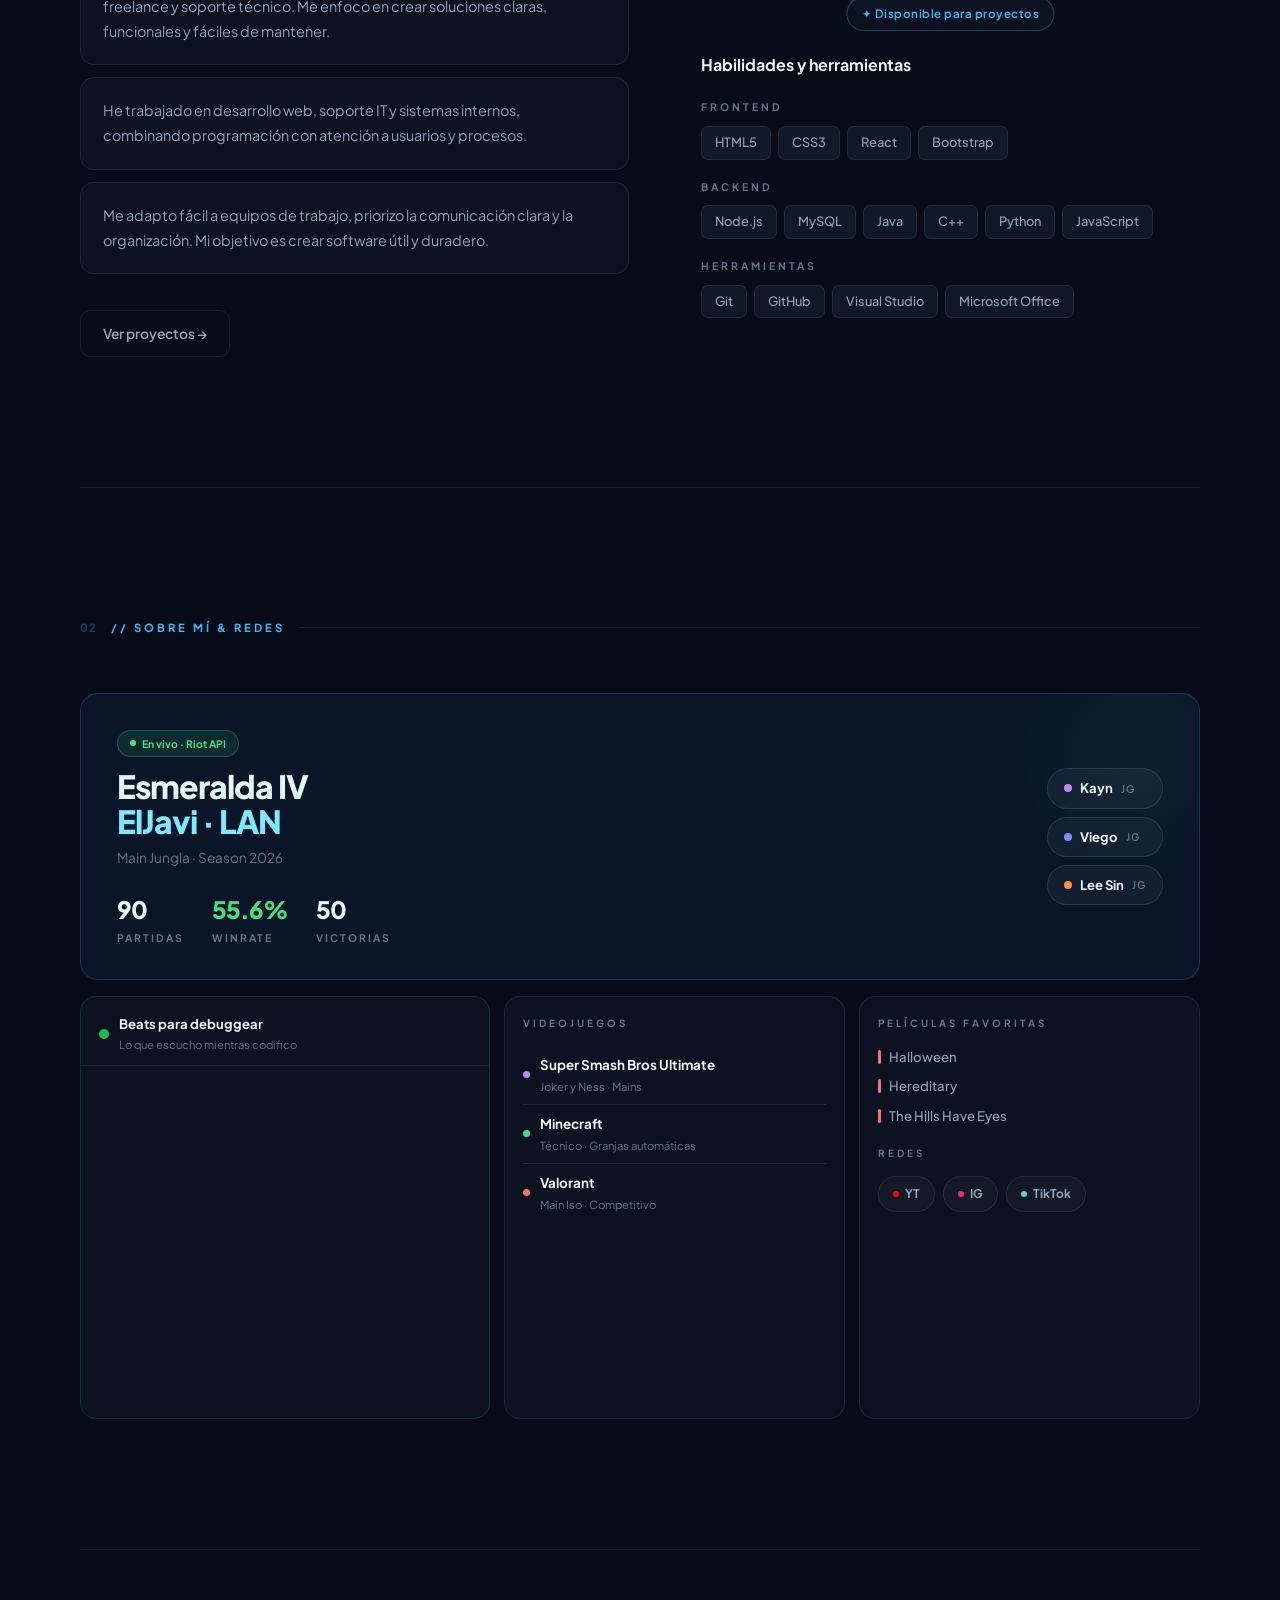
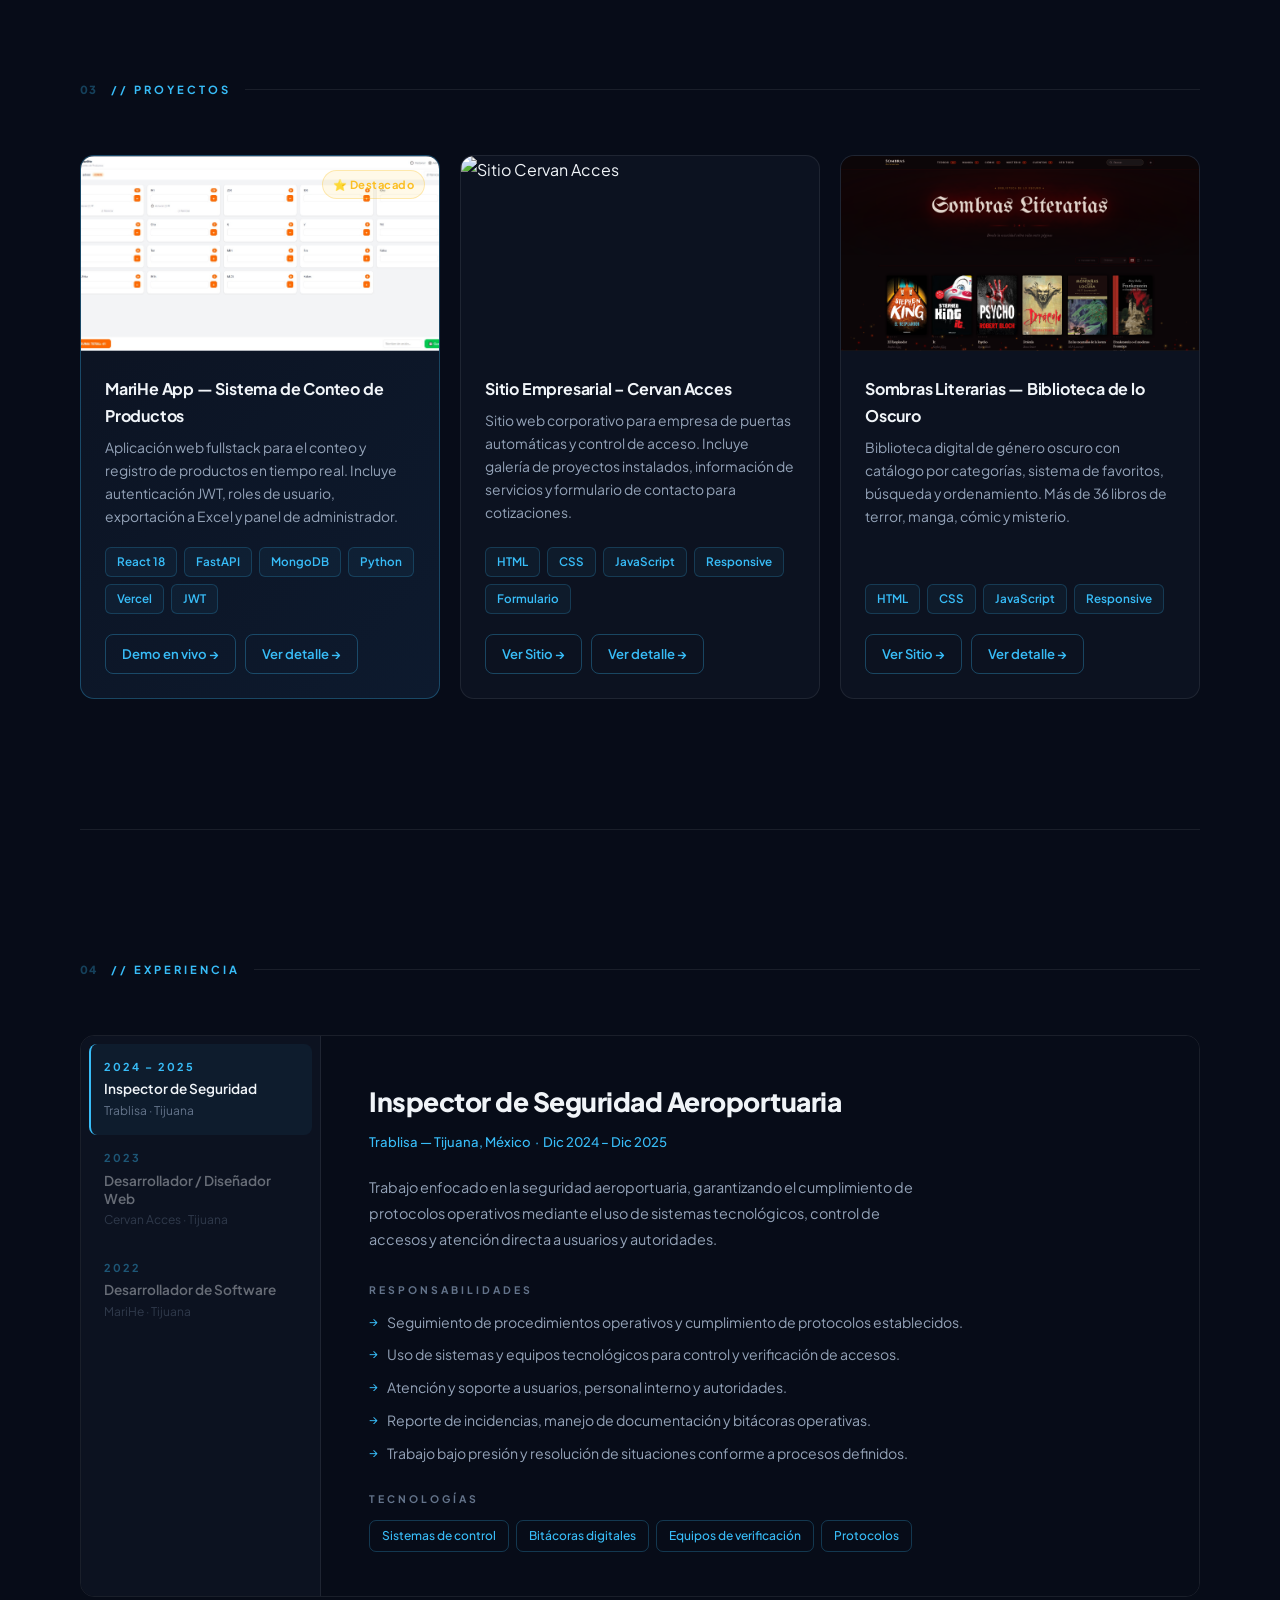
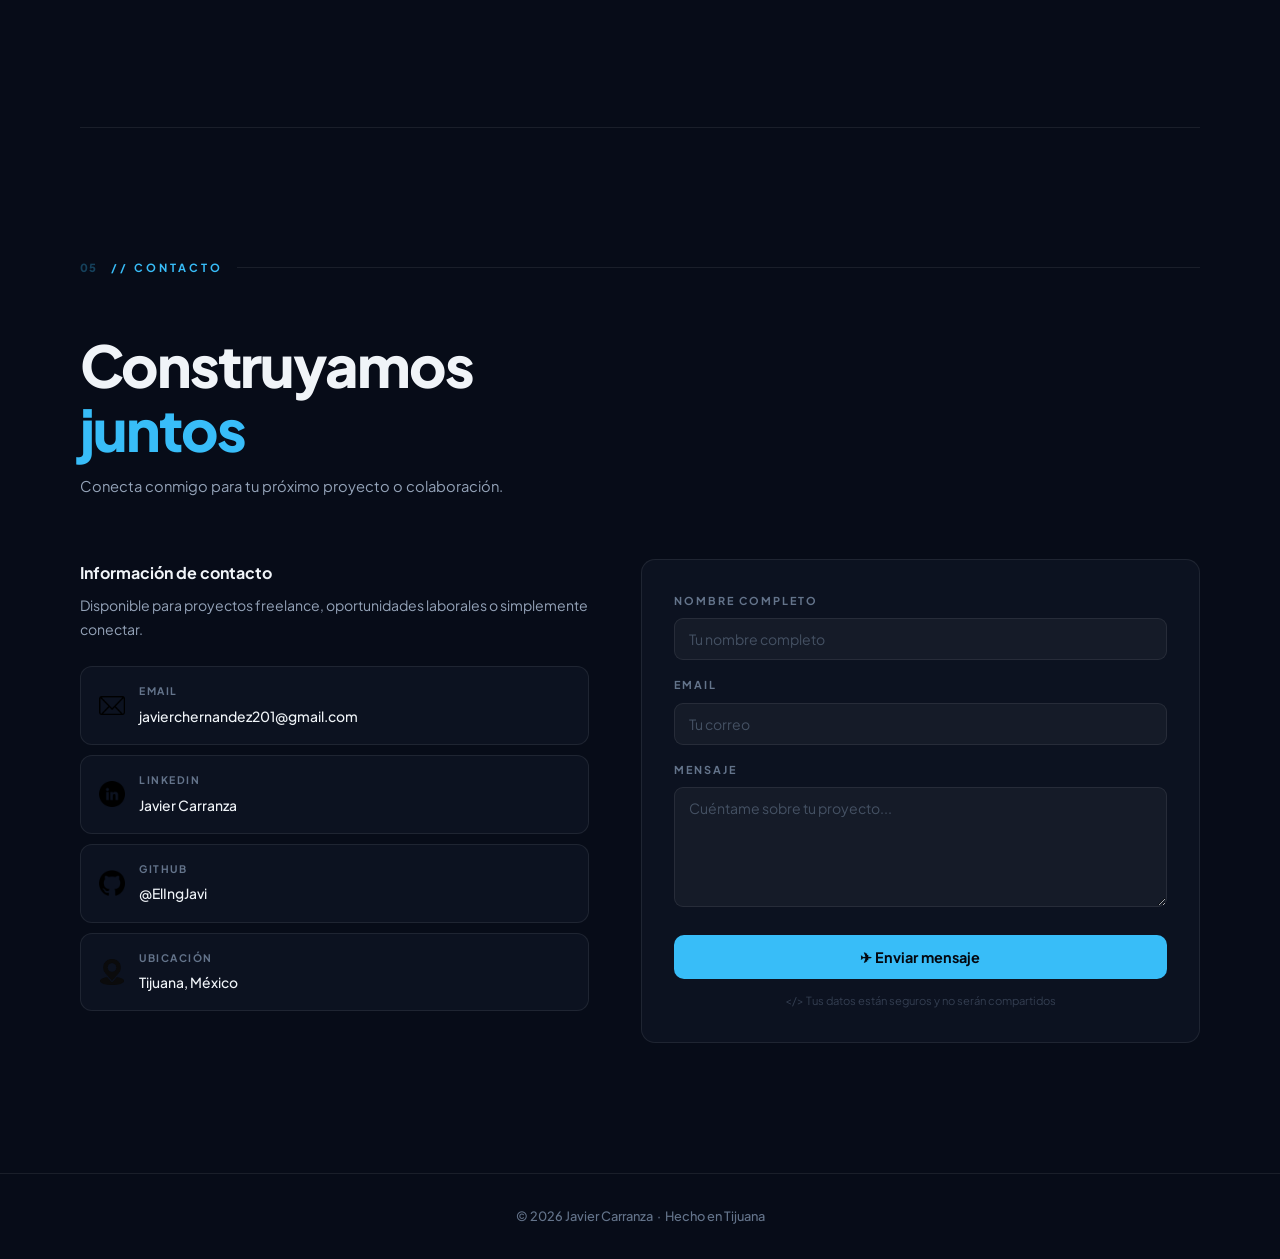
==== commit 02b28ca3: "feat: SEO meta tags y og:image" ====
--- a/index.html
+++ b/index.html
@@ -4,7 +4,27 @@
   <meta charset="UTF-8" />
   <title>Javier Carranza | Portafolio</title>
   <meta name="viewport" content="width=device-width, initial-scale=1.0" />
-  <meta name="description" content="Portafolio de Javier Carranza — Ingeniero en Sistemas Computacionales, Tijuana México." />
+
+  <!-- SEO básico -->
+  <meta name="description" content="Portafolio de Javier Carranza — Ingeniero en Sistemas Computacionales, Desarrollador Web Fullstack. Tijuana, México." />
+  <meta name="keywords" content="Javier Carranza, desarrollador web, fullstack, React, Python, Tijuana, portafolio" />
+  <meta name="author" content="Javier Carranza" />
+
+  <!-- Open Graph (WhatsApp, LinkedIn, Facebook) -->
+  <meta property="og:title" content="Javier Carranza | Desarrollador Web" />
+  <meta property="og:description" content="Ingeniero en Sistemas Computacionales. Desarrollo web fullstack, proyectos freelance y más. Tijuana, México." />
+  <meta property="og:image" content="https://el-javi.vercel.app/assets/img/og-image.jpg" />
+  <meta property="og:url" content="https://el-javi.vercel.app" />
+  <meta property="og:type" content="website" />
+  <meta property="og:locale" content="es_MX" />
+
+  <!-- Twitter/X -->
+  <meta name="twitter:card" content="summary_large_image" />
+  <meta name="twitter:title" content="Javier Carranza | Desarrollador Web" />
+  <meta name="twitter:description" content="Ingeniero en Sistemas Computacionales. Desarrollo web fullstack, proyectos freelance y más. Tijuana, México." />
+  <meta name="twitter:image" content="https://el-javi.vercel.app/assets/img/og-image.jpg" />
+
+  <!-- Favicon -->
   <link rel="icon" href="data:,">
 
   <!-- CSS modular -->
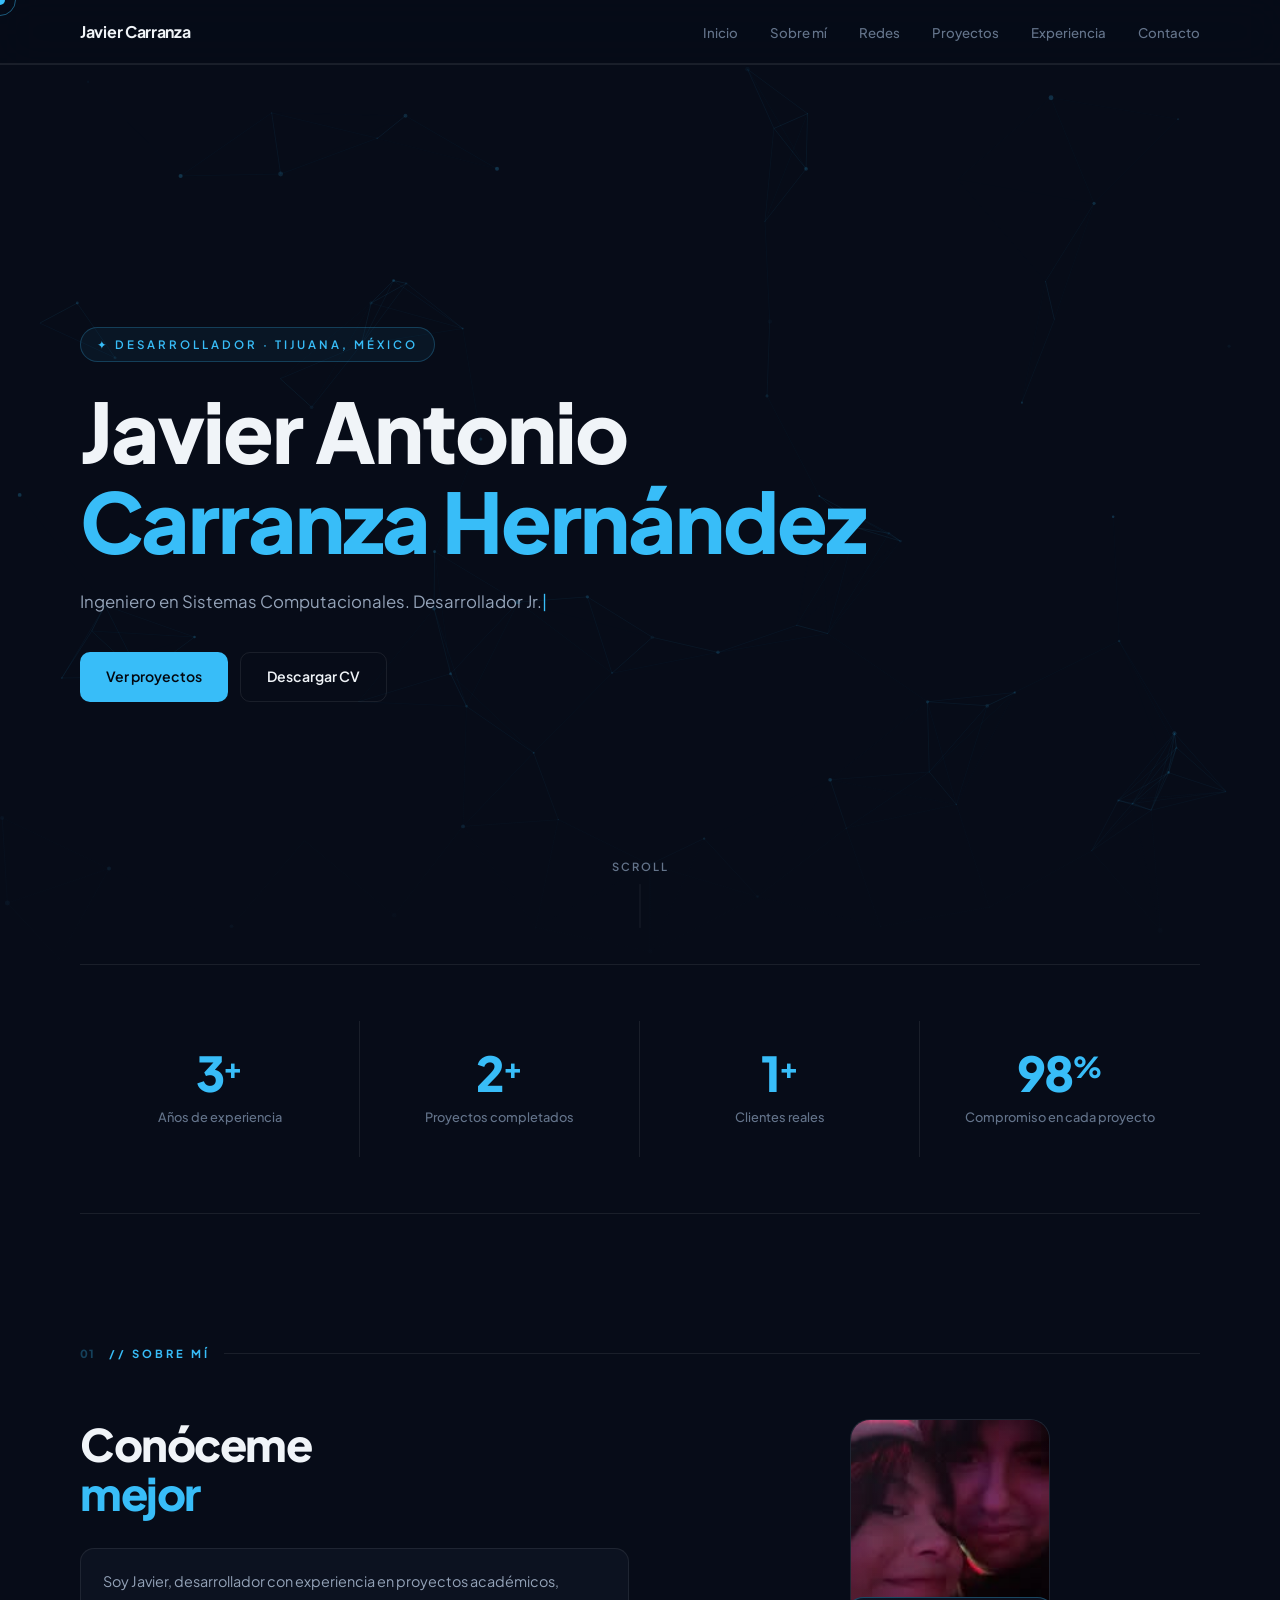
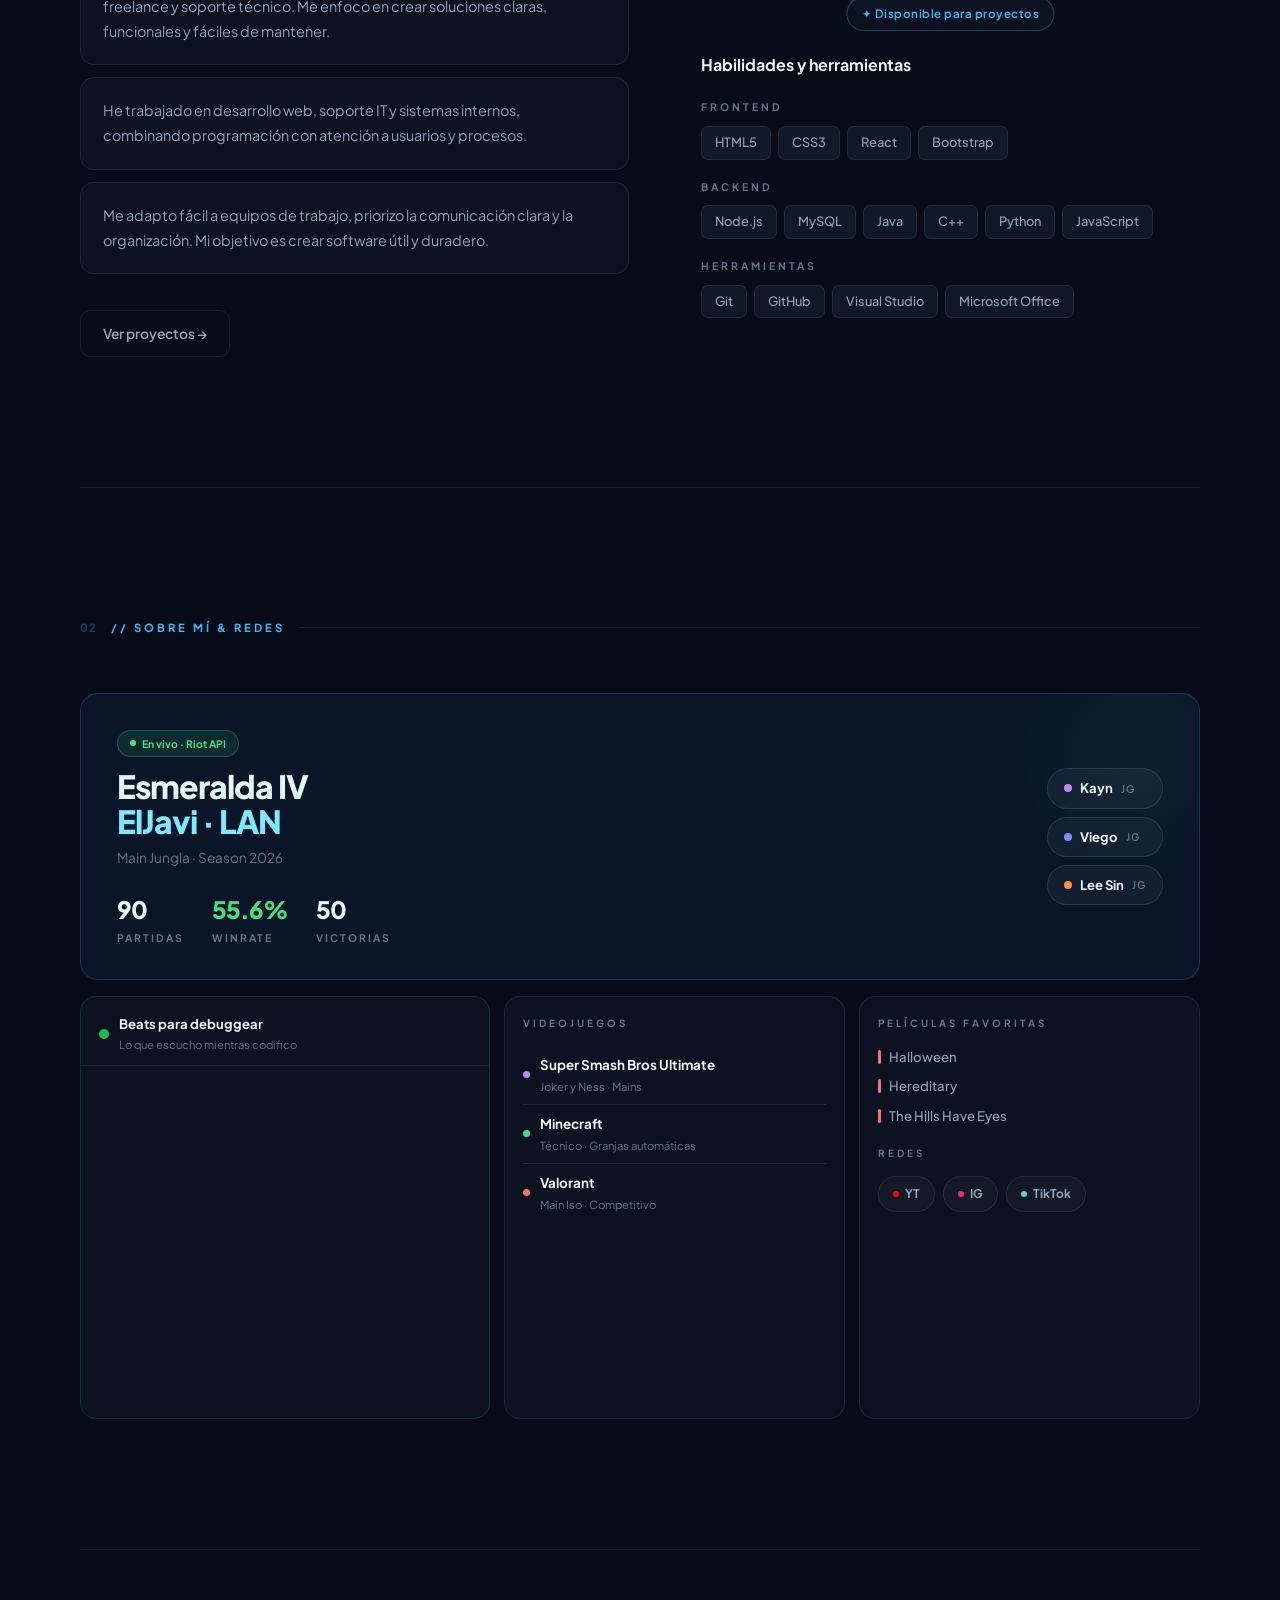
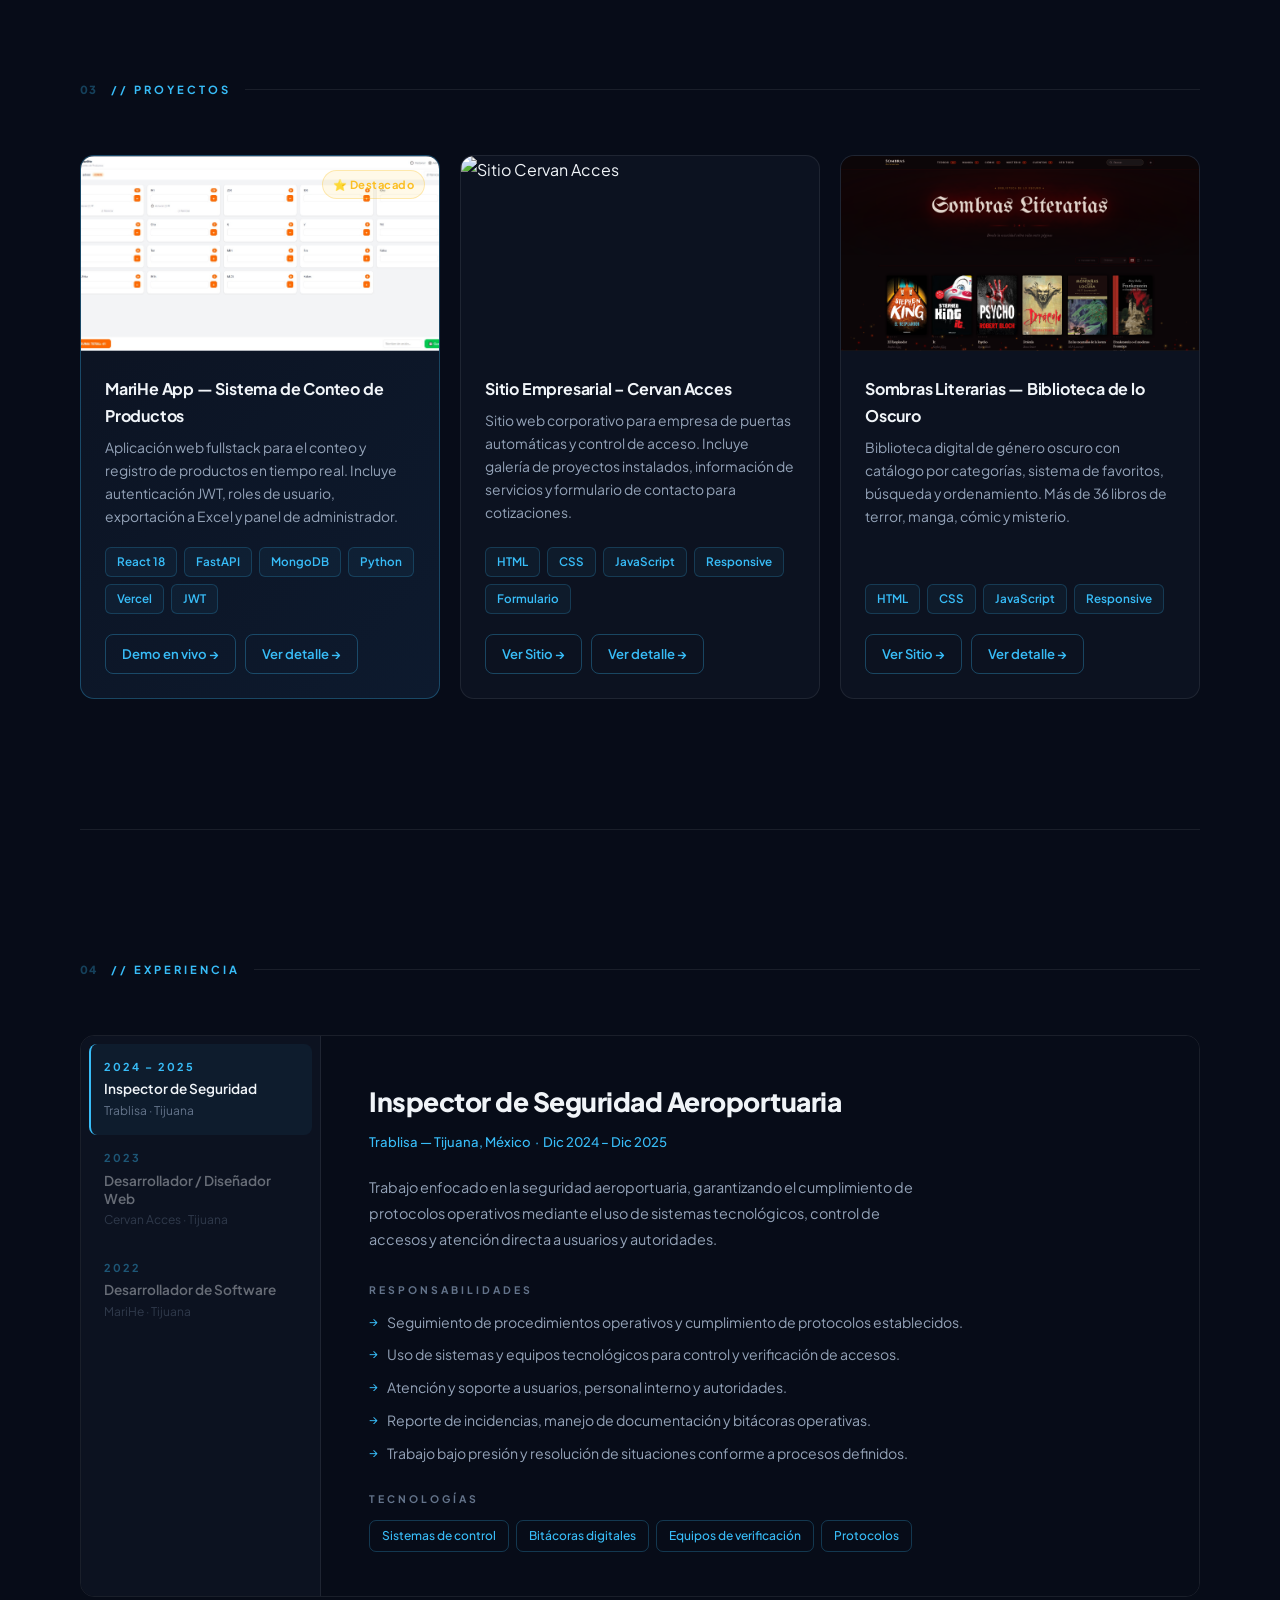
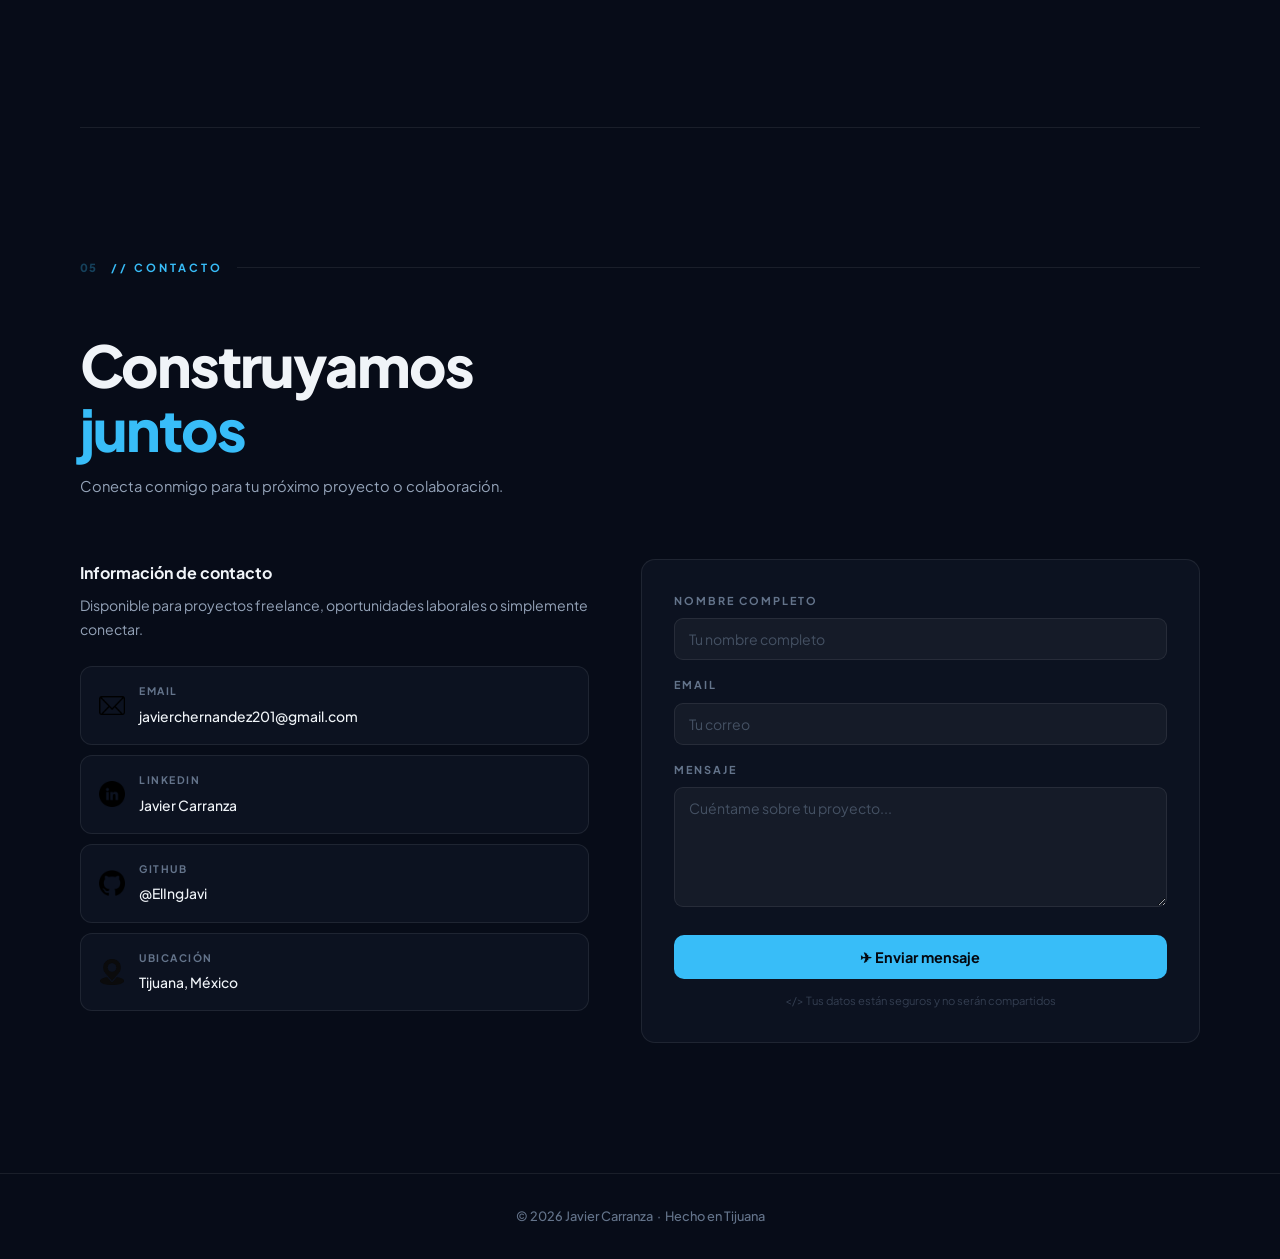
==== commit e2099578: "foto nueva2" ====
--- a/index.html
+++ b/index.html
@@ -13,7 +13,7 @@
   <!-- Open Graph (WhatsApp, LinkedIn, Facebook) -->
   <meta property="og:title" content="Javier Carranza | Desarrollador Web" />
   <meta property="og:description" content="Ingeniero en Sistemas Computacionales. Desarrollo web fullstack, proyectos freelance y más. Tijuana, México." />
-  <meta property="og:image" content="https://el-javi.vercel.app/assets/img/og-image.jpg" />
+  <meta property="og:image" content="https://el-javi.vercel.app/assets/img/og-image.PNG" />
   <meta property="og:url" content="https://el-javi.vercel.app" />
   <meta property="og:type" content="website" />
   <meta property="og:locale" content="es_MX" />
@@ -22,7 +22,7 @@
   <meta name="twitter:card" content="summary_large_image" />
   <meta name="twitter:title" content="Javier Carranza | Desarrollador Web" />
   <meta name="twitter:description" content="Ingeniero en Sistemas Computacionales. Desarrollo web fullstack, proyectos freelance y más. Tijuana, México." />
-  <meta name="twitter:image" content="https://el-javi.vercel.app/assets/img/og-image.jpg" />
+  <meta name="twitter:image" content="https://el-javi.vercel.app/assets/img/og-image.PNG" />
 
   <!-- Favicon -->
   <link rel="icon" href="data:,">
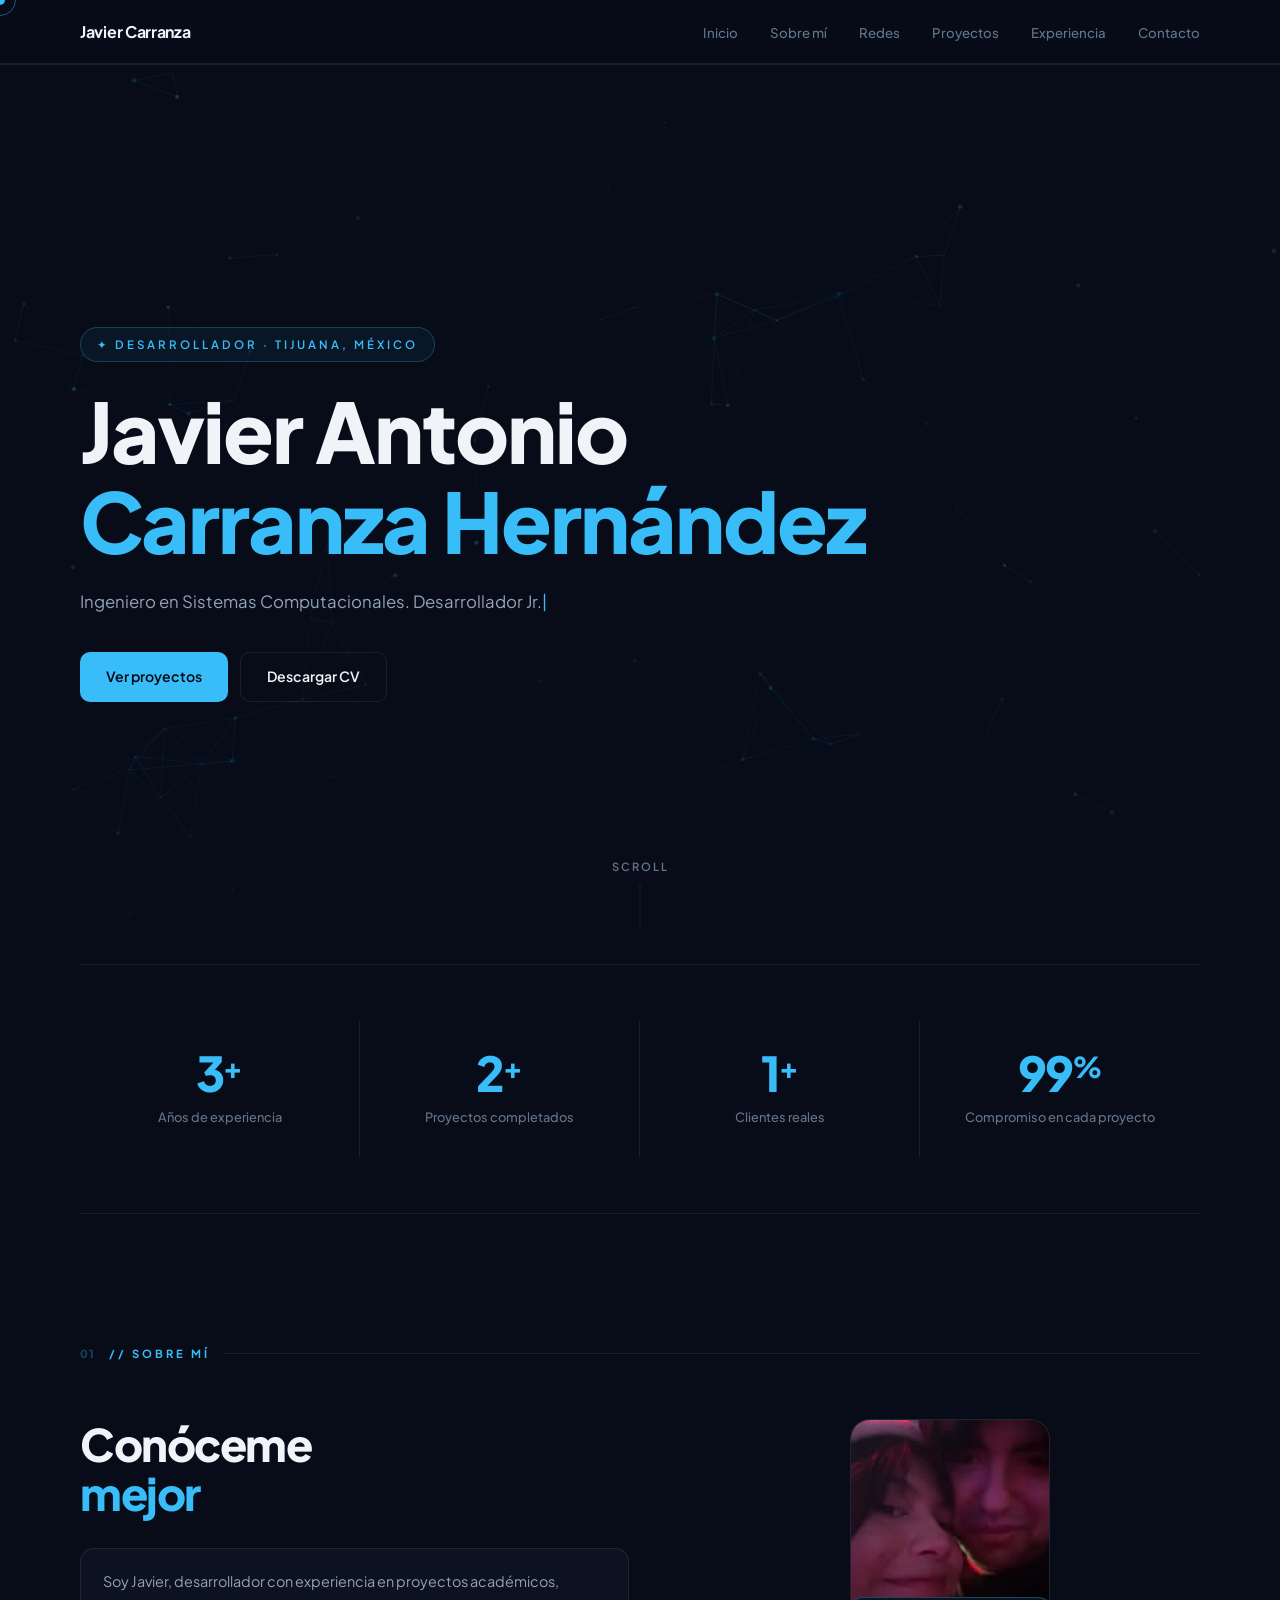
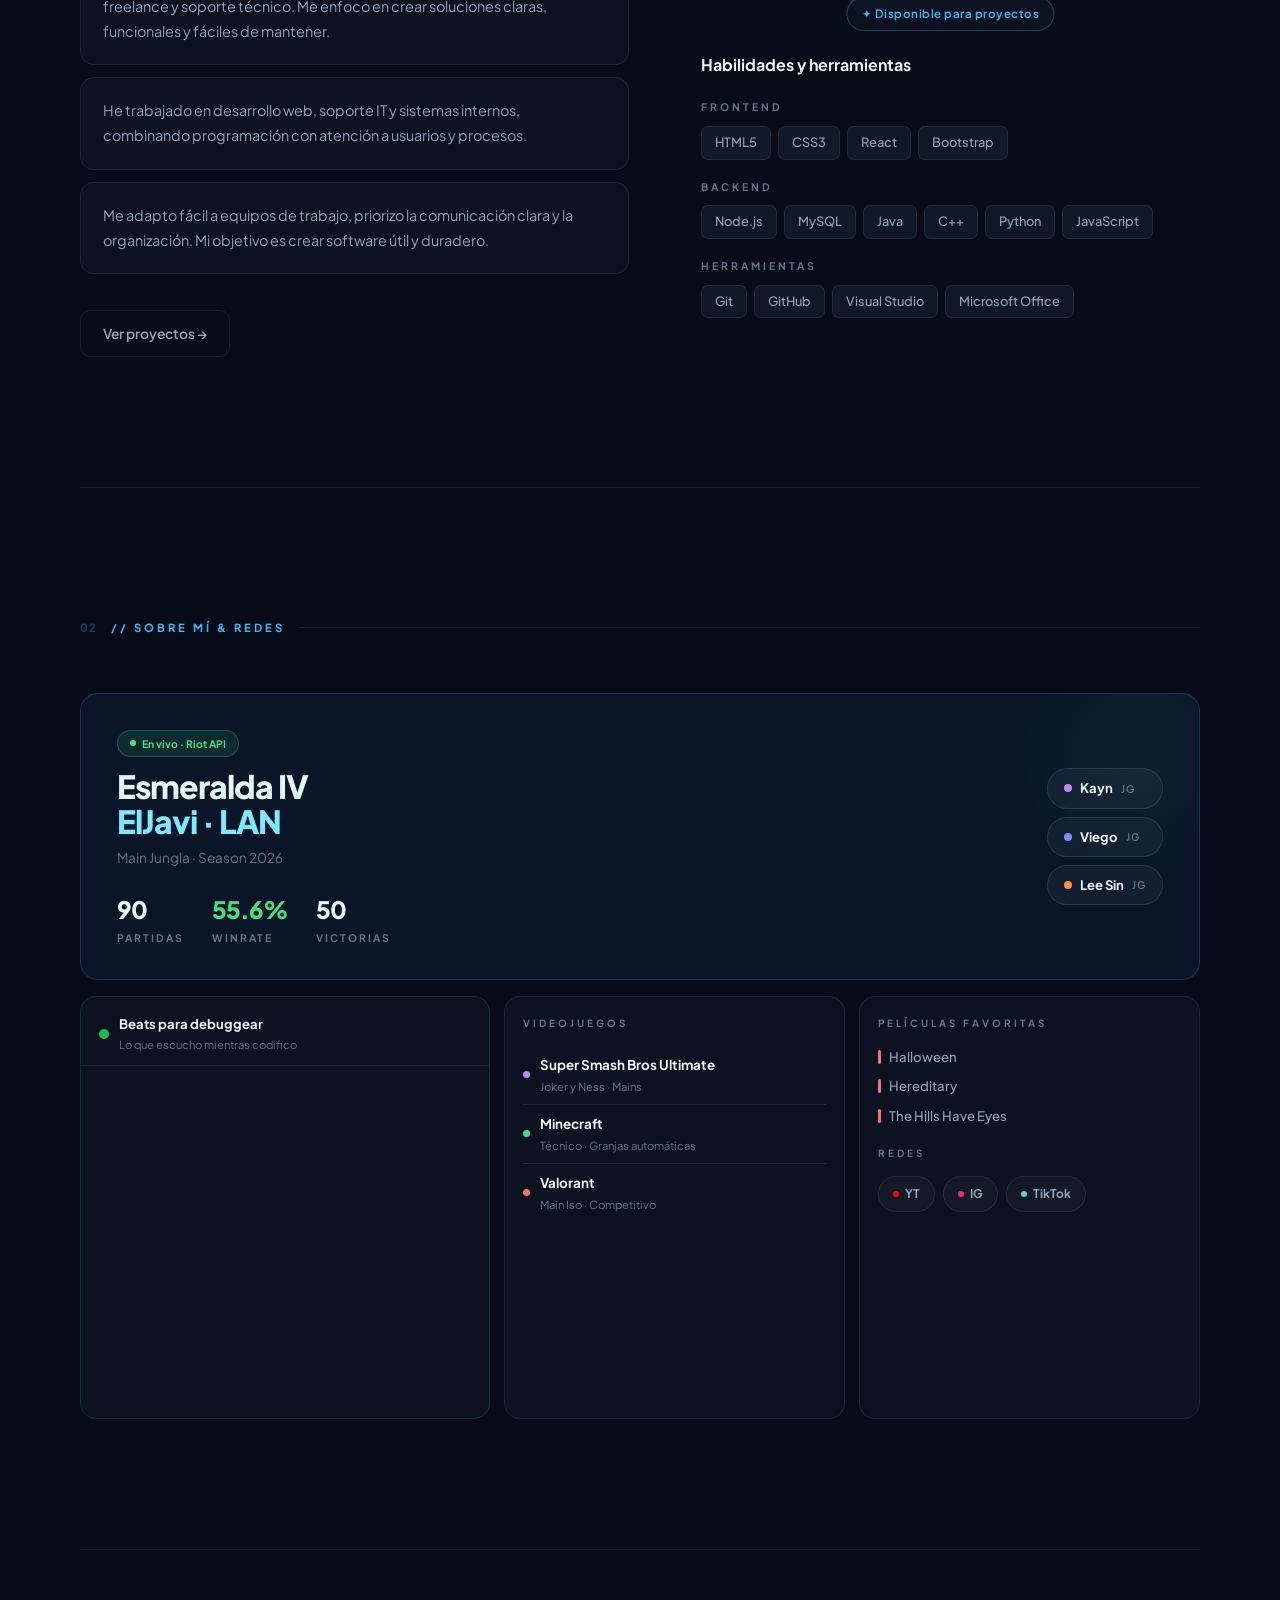
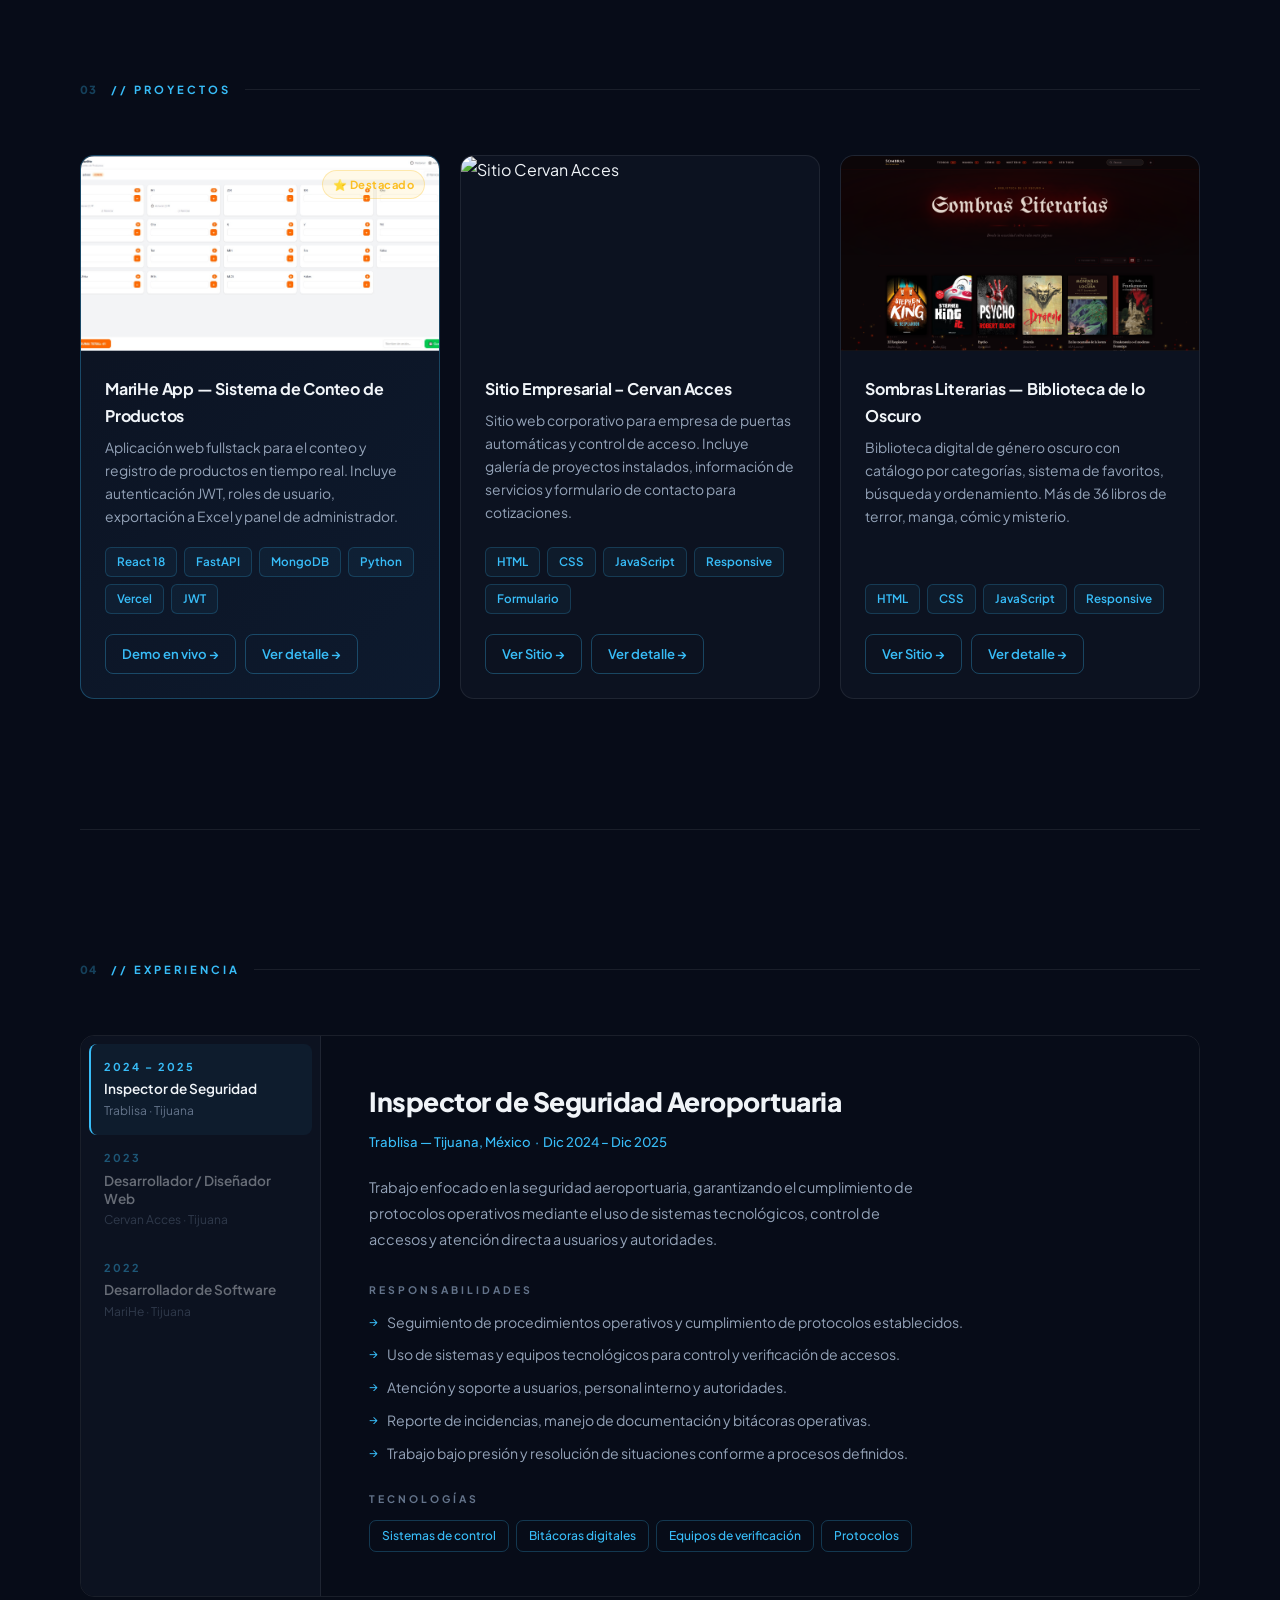
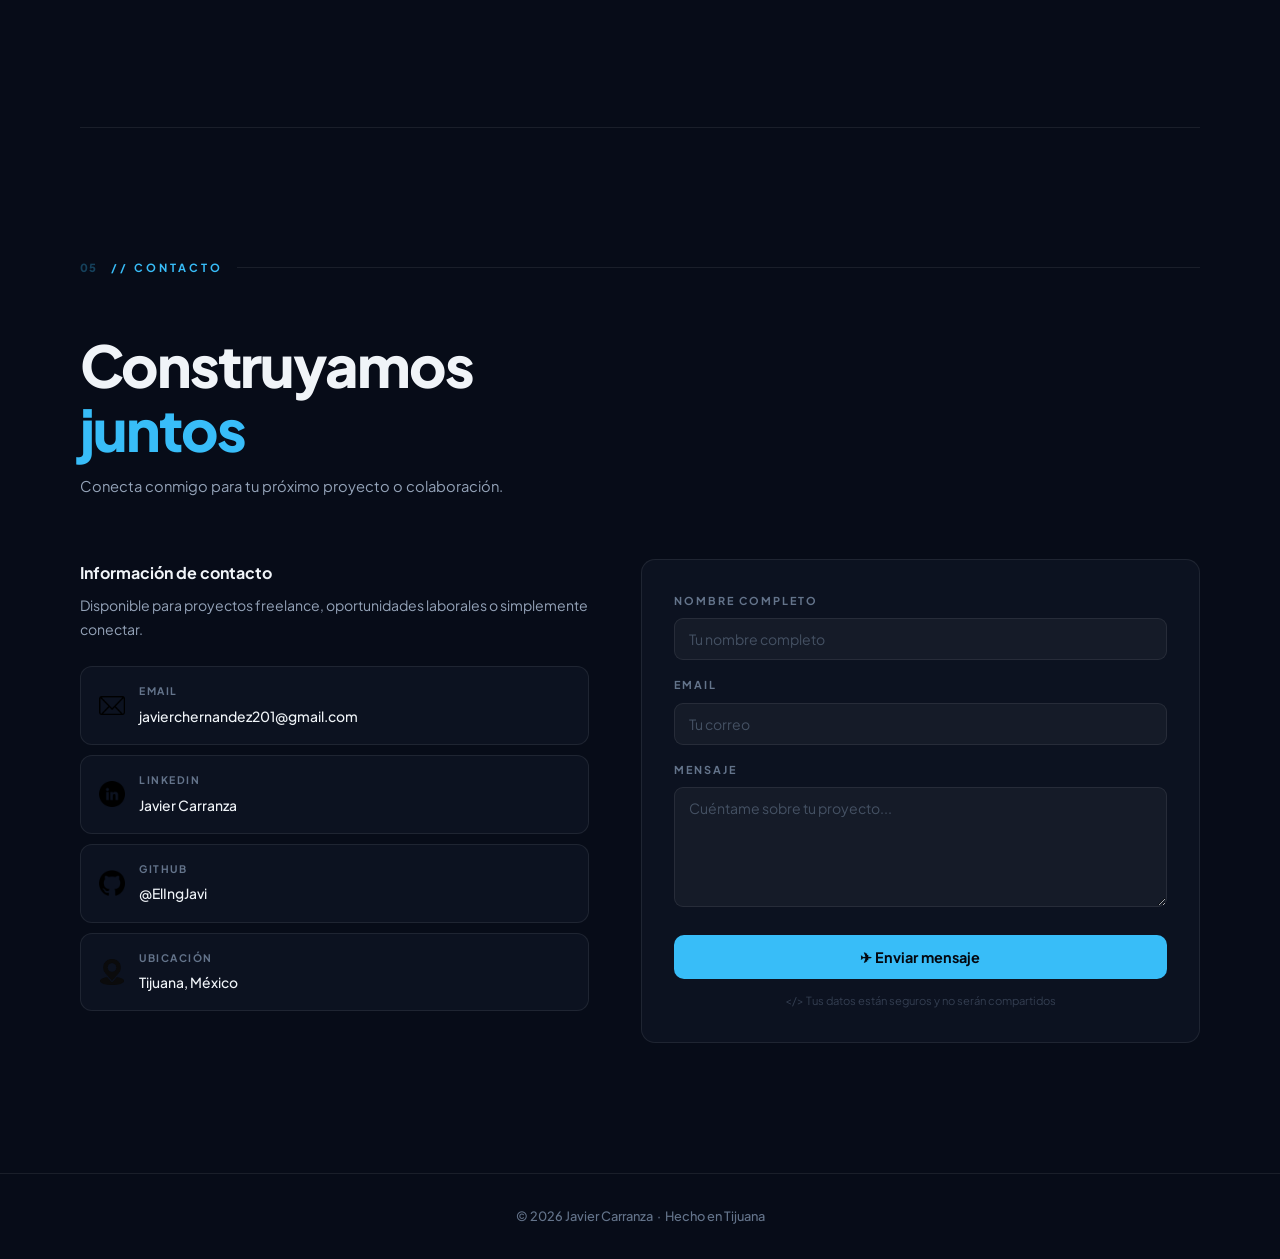
==== commit 7c91057c: "FAVICON" ====
--- a/index.html
+++ b/index.html
@@ -14,6 +14,9 @@
   <meta property="og:title" content="Javier Carranza | Desarrollador Web" />
   <meta property="og:description" content="Ingeniero en Sistemas Computacionales. Desarrollo web fullstack, proyectos freelance y más. Tijuana, México." />
   <meta property="og:image" content="https://el-javi.vercel.app/assets/img/og-image.PNG" />
+  <meta property="og:image:type" content="image/png" />
+  <meta property="og:image:width" content="1200" />
+  <meta property="og:image:height" content="630" />
   <meta property="og:url" content="https://el-javi.vercel.app" />
   <meta property="og:type" content="website" />
   <meta property="og:locale" content="es_MX" />
@@ -25,7 +28,9 @@
   <meta name="twitter:image" content="https://el-javi.vercel.app/assets/img/og-image.PNG" />
 
   <!-- Favicon -->
-  <link rel="icon" href="data:,">
+<link rel="icon" type="image/png" sizes="32x32" href="/assets/img/favicon.jpg">
+<link rel="icon" type="image/png" sizes="16x16" href="/assets/img/favicon.jpg">
+<link rel="apple-touch-icon" href="/assets/img/favicon.jpg">
 
   <!-- CSS modular -->
   <link rel="stylesheet" href="css/base.css" />
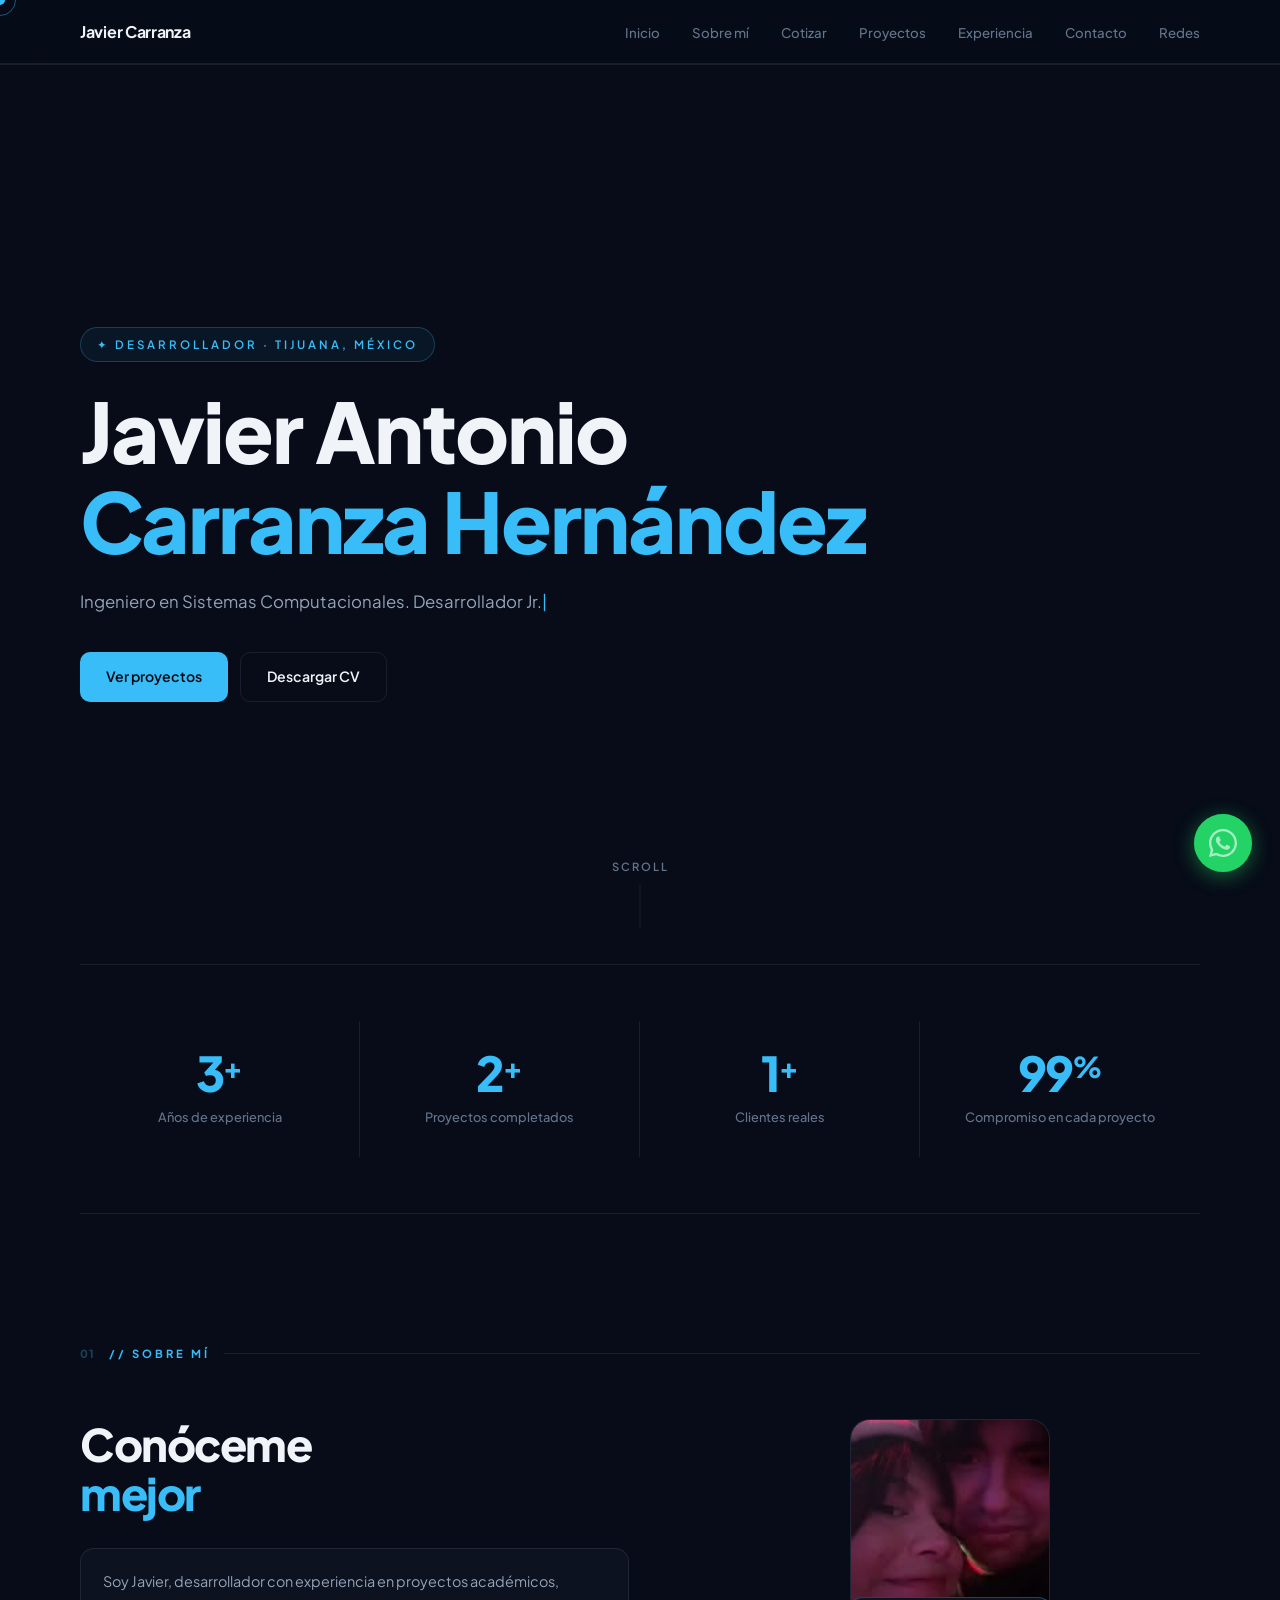
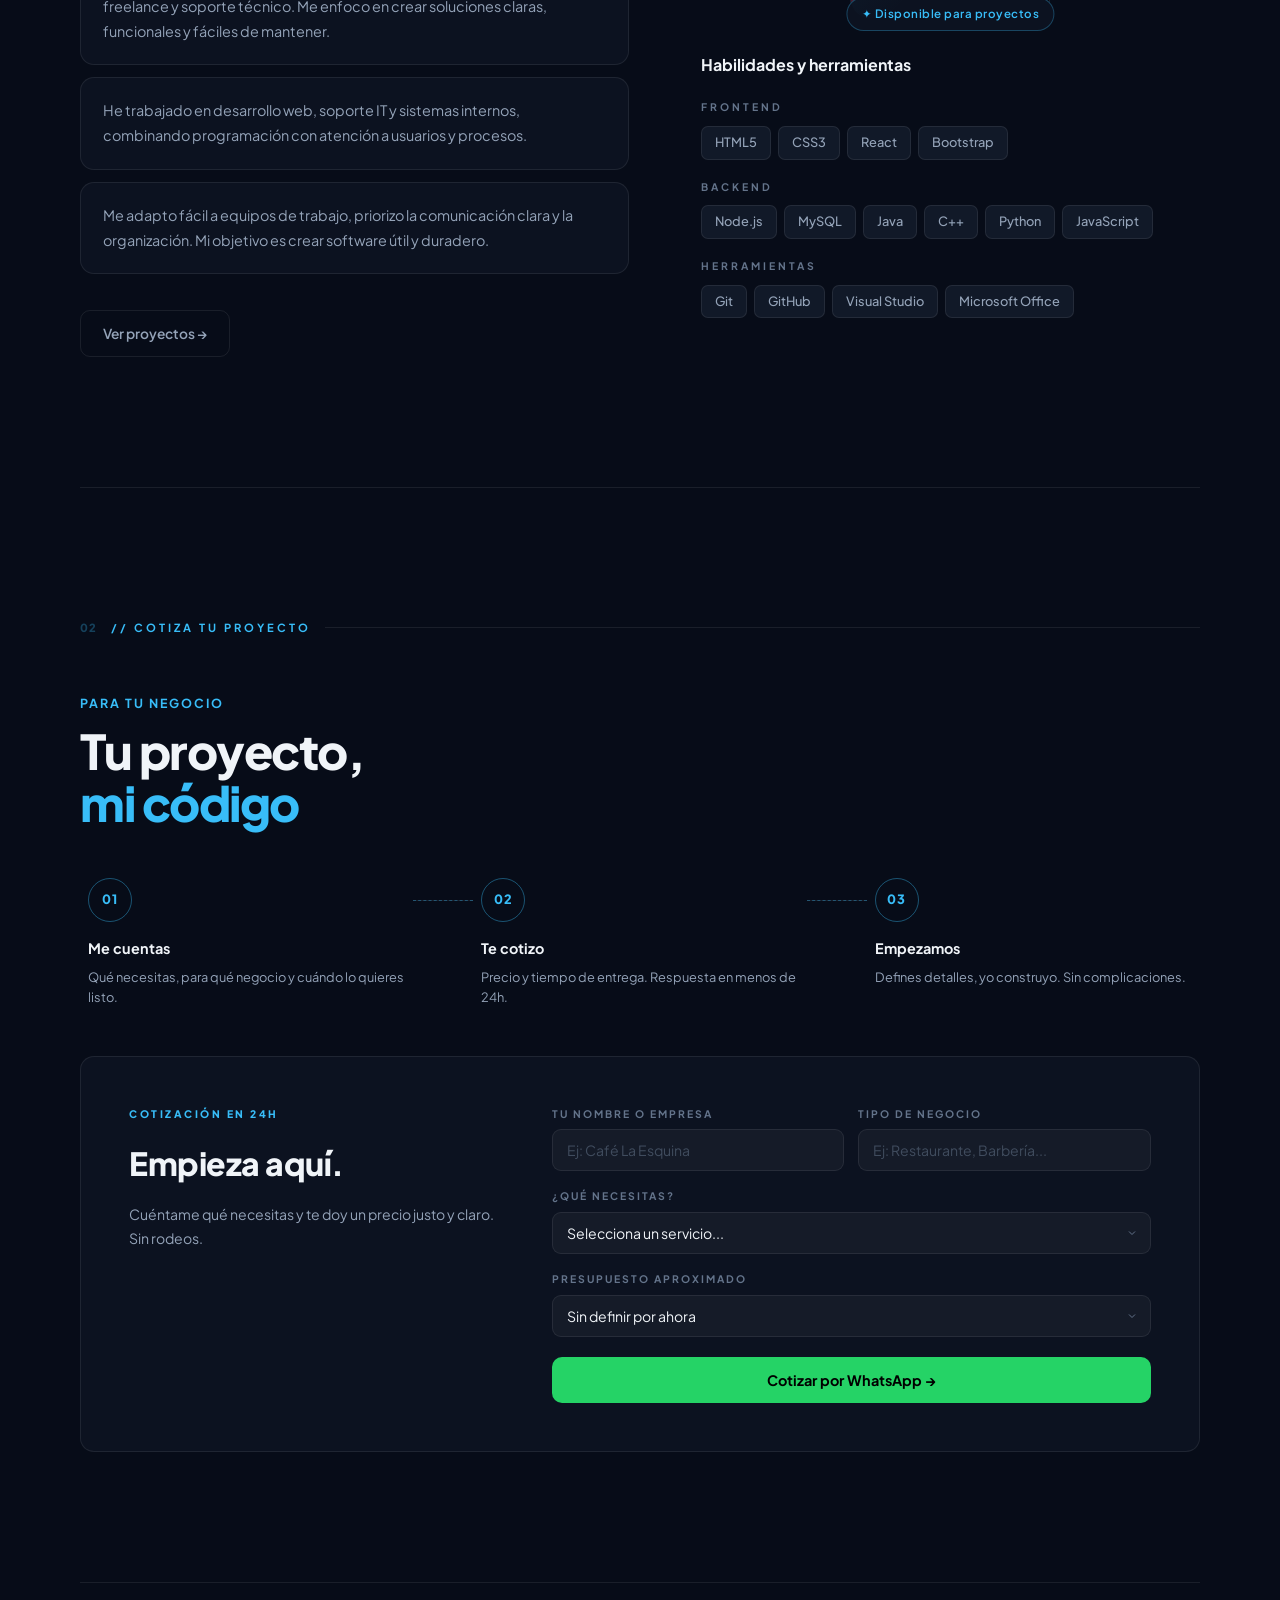
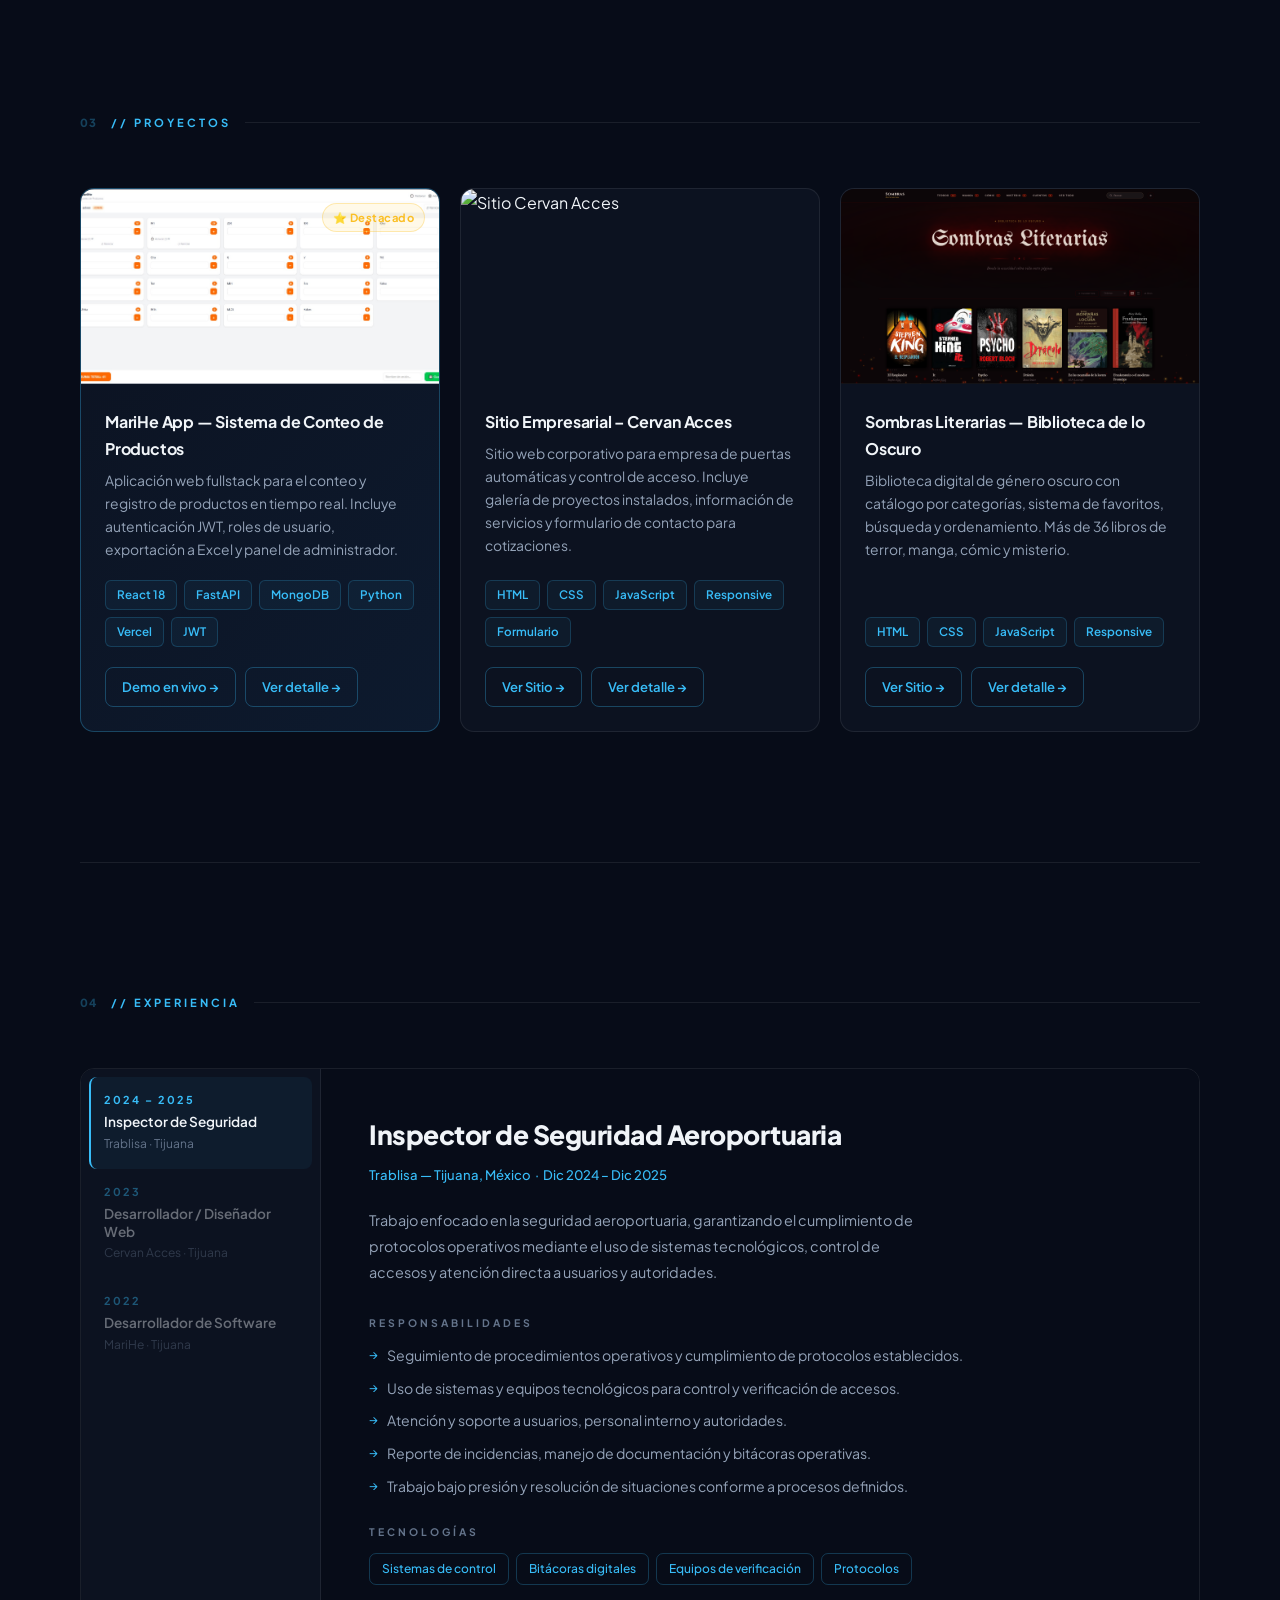
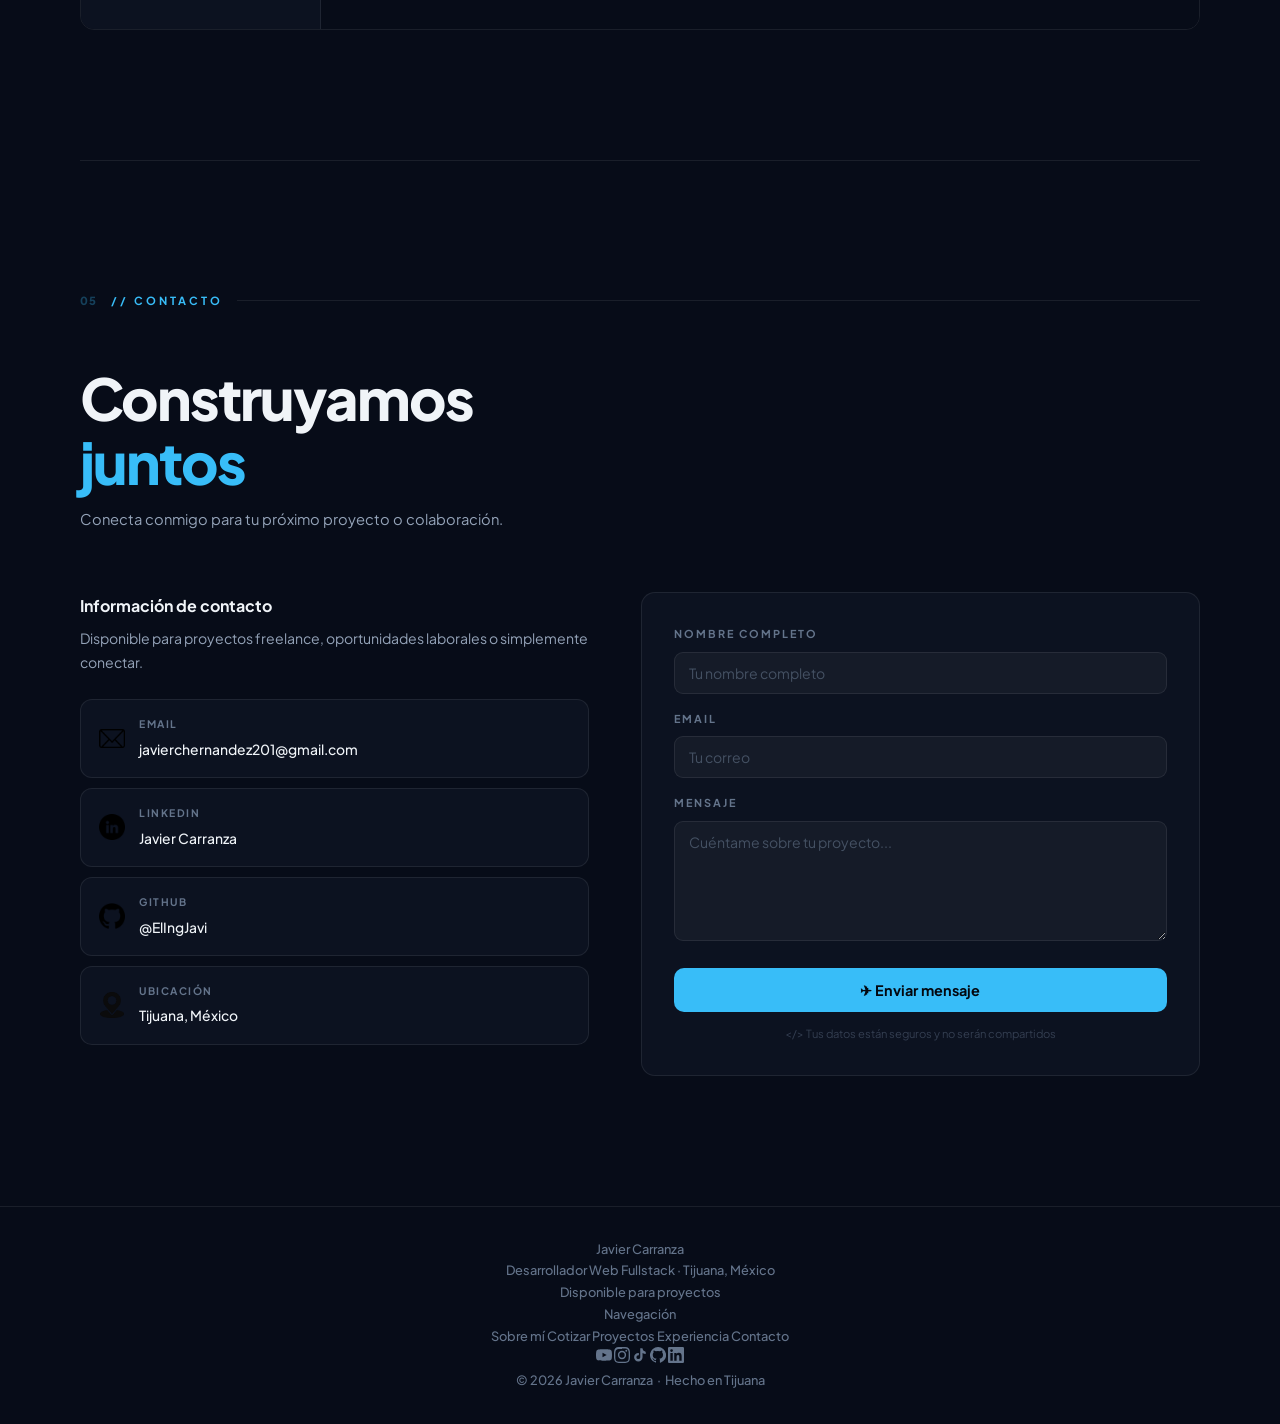
==== commit a74c5502: "Refactorización completa: modularización en partials y limpieza de CSS - index.html reducido de 518 " ====
--- a/index.html
+++ b/index.html
@@ -5,12 +5,12 @@
   <title>Javier Carranza | Portafolio</title>
   <meta name="viewport" content="width=device-width, initial-scale=1.0" />
 
-  <!-- SEO básico -->
+  <!-- SEO -->
   <meta name="description" content="Portafolio de Javier Carranza — Ingeniero en Sistemas Computacionales, Desarrollador Web Fullstack. Tijuana, México." />
   <meta name="keywords" content="Javier Carranza, desarrollador web, fullstack, React, Python, Tijuana, portafolio" />
   <meta name="author" content="Javier Carranza" />
 
-  <!-- Open Graph (WhatsApp, LinkedIn, Facebook) -->
+  <!-- Open Graph -->
   <meta property="og:title" content="Javier Carranza | Desarrollador Web" />
   <meta property="og:description" content="Ingeniero en Sistemas Computacionales. Desarrollo web fullstack, proyectos freelance y más. Tijuana, México." />
   <meta property="og:image" content="https://el-javi.vercel.app/assets/img/og-image.PNG" />
@@ -28,11 +28,11 @@
   <meta name="twitter:image" content="https://el-javi.vercel.app/assets/img/og-image.PNG" />
 
   <!-- Favicon -->
-<link rel="icon" type="image/png" sizes="32x32" href="/assets/img/favicon.jpg">
-<link rel="icon" type="image/png" sizes="16x16" href="/assets/img/favicon.jpg">
-<link rel="apple-touch-icon" href="/assets/img/favicon.jpg">
+  <link rel="icon" type="image/png" sizes="32x32" href="/assets/img/favicon.png">
+  <link rel="icon" type="image/png" sizes="16x16" href="/assets/img/favicon.png">
+  <link rel="apple-touch-icon" href="/assets/img/favicon.png">
 
-  <!-- CSS modular -->
+  <!-- CSS -->
   <link rel="stylesheet" href="css/base.css" />
   <link rel="stylesheet" href="css/navbar.css" />
   <link rel="stylesheet" href="css/hero.css" />
@@ -42,434 +42,39 @@
 </head>
 <body>
 
-  <!-- BARRA DE PROGRESO DE SCROLL -->
   <div id="scroll-progress"></div>
-
-  <!-- CURSOR PERSONALIZADO -->
   <div id="cursor"></div>
   <div id="cursor-trail"></div>
 
-  <!-- NAVBAR -->
-  <header class="navbar">
-    <div class="nav-container">
-      <div class="logo">
-        <a href="#inicio">Javier Carranza</a>
-      </div>
-      <input type="checkbox" id="menu-toggle" />
-      <label for="menu-toggle" class="menu-icon">
-        <span></span><span></span><span></span>
-      </label>
-      <label for="menu-toggle" class="overlay"></label>
-      <nav>
-        <ul class="nav-links">
-          <li><a href="#inicio">Inicio</a></li>
-          <li><a href="#sobre-mi">Sobre mí</a></li>
-          <li><a href="#habilidades">Redes</a></li>
-          <li><a href="#proyectos">Proyectos</a></li>
-          <li><a href="#experiencia">Experiencia</a></li>
-          <li><a href="#contacto">Contacto</a></li>
-        </ul>
-      </nav>
-  </div>
-</header>
-
-  <!-- HERO -->
-  <section id="inicio" class="hero">
-    <div id="particles-js"></div>
-    <div class="hero-content">
-      <p class="hero-eyebrow">✦ Desarrollador · Tijuana, México</p>
-      <h1>Javier Antonio<br><em>Carranza Hernández</em></h1>
-      <p class="hero-sub">Ingeniero en Sistemas Computacionales. <span id="typewriter"></span></p>
-      <div class="hero-buttons">
-        <a href="#proyectos" class="btn">Ver proyectos</a>
-        <a href="CV_Javier_Carranza.pdf.pdf" class="btn btn-outline" download>Descargar CV</a>
-      </div>
-    </div>
-    <div class="scroll-indicator">
-      <span>Scroll</span>
-      <div class="scroll-line"><div class="scroll-dot"></div></div>
-    </div>
-  </section>
+  <div id="navbar-placeholder"></div>
+  <div id="hero-placeholder"></div>
 
   <main>
-
-    <!-- STATS -->
-    <section class="stats-section fade-in">
-      <div class="stats-grid">
-        <div class="stat-item">
-          <span class="stat-number" data-target="4">0</span><span class="stat-plus">+</span>
-          <p>Años de experiencia</p>
-        </div>
-        <div class="stat-item">
-          <span class="stat-number" data-target="3">0</span><span class="stat-plus">+</span>
-          <p>Proyectos completados</p>
-        </div>
-        <div class="stat-item">
-          <span class="stat-number" data-target="2">0</span><span class="stat-plus">+</span>
-          <p>Clientes reales</p>
-        </div>
-        <div class="stat-item">
-          <span class="stat-number" data-target="100">0</span><span class="stat-plus">%</span>
-          <p>Compromiso en cada proyecto</p>
-        </div>
-      </div>
-    </section>
-
-    <!-- SOBRE MÍ -->
-    <section id="sobre-mi" class="about fade-in">
-      <div class="section-label">
-        <span class="section-num">01</span>
-        <span class="tag">// Sobre mí</span>
-      </div>
-      <div class="about-grid">
-        <div class="about-left">
-          <h2>Conóceme<br><span>mejor</span></h2>
-          <div class="card">Soy Javier, desarrollador con experiencia en proyectos académicos, freelance y soporte técnico. Me enfoco en crear soluciones claras, funcionales y fáciles de mantener.</div>
-          <div class="card">He trabajado en desarrollo web, soporte IT y sistemas internos, combinando programación con atención a usuarios y procesos.</div>
-          <div class="card">Me adapto fácil a equipos de trabajo, priorizo la comunicación clara y la organización. Mi objetivo es crear software útil y duradero.</div>
-          <a href="#proyectos" class="btn-primary">Ver proyectos →</a>
-        </div>
-        <div class="about-right">
-          <div class="profile-wrapper">
-            <div class="profile-photo">
-              <img src="assets/img/profile.jpg" alt="Javier Carranza" />
-            </div>
-            <div class="profile-badge"><span>✦</span> Disponible para proyectos</div>
-          </div>
-          <div class="skills-section">
-            <h3>Habilidades y herramientas</h3>
-            <div class="skills-block">
-              <h4>Frontend</h4>
-              <div class="skills">
-                <span class="skill">HTML5</span><span class="skill">CSS3</span>
-                <span class="skill">React</span><span class="skill">Bootstrap</span>
-              </div>
-            </div>
-            <div class="skills-block">
-              <h4>Backend</h4>
-              <div class="skills">
-                <span class="skill">Node.js</span><span class="skill">MySQL</span>
-                <span class="skill">Java</span><span class="skill">C++</span>
-                <span class="skill">Python</span><span class="skill">JavaScript</span>
-              </div>
-            </div>
-            <div class="skills-block">
-              <h4>Herramientas</h4>
-              <div class="skills">
-                <span class="skill">Git</span><span class="skill">GitHub</span>
-                <span class="skill">Visual Studio</span><span class="skill">Microsoft Office</span>
-              </div>
-            </div>
-          </div>
-        </div>
-      </div>
-    </section>
-
-    <!-- SOBRE MÍ & REDES -->
-<section id="habilidades" class="social-section fade-in">
-  <div class="section-label">
-    <span class="section-num">02</span>
-    <span class="tag">// Sobre mí & Redes</span>
-  </div>
-
-  <!-- LoL Banner -->
-  <div class="lol-banner">
-    <div class="lol-left">
-      <div class="lol-badge">En vivo · Riot API</div>
-      <h2 id="lol-rank-title">Esmeralda IV<br><span id="lol-summoner">ElJavi · LAN</span></h2>
-      <p>Main Jungla · Season 2026</p>
-      <div class="lol-stats-row">
-        <div class="lol-stat">
-          <span class="lol-stat-num" id="lol-played">90</span>
-          <span class="lol-stat-label">Partidas</span>
-        </div>
-        <div class="lol-stat">
-          <span class="lol-stat-num wr" id="lol-winrate">55.6%</span>
-          <span class="lol-stat-label">Winrate</span>
-        </div>
-        <div class="lol-stat">
-          <span class="lol-stat-num" id="lol-wins">50</span>
-          <span class="lol-stat-label">Victorias</span>
-        </div>
-      </div>
-    </div>
-
-    <div class="mains-col" id="lol-mains-col">
-    <div class="main-pill">
-        <span class="main-pill-dot" style="background:#c084fc"></span>
-        <span>Kayn</span>
-        <span class="main-pill-role">JG</span>
-      </div>
-      <div class="main-pill">
-        <span class="main-pill-dot" style="background:#818cf8"></span>
-        <span>Viego</span>
-        <span class="main-pill-role">JG</span>
-      </div>
-      <div class="main-pill">
-        <span class="main-pill-dot" style="background:#fb923c"></span>
-        <span>Lee Sin</span>
-        <span class="main-pill-role">JG</span>
-      </div>
-    </div>
-  </div>
-
-  <!-- Bottom grid -->
-  <div class="bottom-grid">
-
-    <!-- Spotify -->
-<div class="spotify-card">
-  <div class="spotify-header">
-    <div class="spotify-dot"></div>
-    <div>
-      <div class="spotify-title">Beats para debuggear</div>
-      <div class="spotify-sub">Lo que escucho mientras codifico</div>
-    </div>
-  </div>
-  <!-- Desktop y Android -->
-  <div class="spotify-embed spotify-desktop" style="padding:0">
-    <iframe 
-      style="border-radius:0 0 12px 12px" 
-      src="https://open.spotify.com/embed/playlist/4KQLYnzXHcEoRzngBelICy?utm_source=generator" 
-      width="100%" 
-      height="352" 
-      frameBorder="0" 
-      allowfullscreen="" 
-      allow="autoplay; clipboard-write; encrypted-media; fullscreen; picture-in-picture" 
-      loading="lazy">
-    </iframe>
-  </div>
-  <!-- Solo iPhone/Safari -->
-<div class="spotify-mobile-fallback">
-  <div class="spotify-mobile-cover">
-    <img src="assets/img/spotify-cover.jpg" alt="Beats para debuggear" class="spotify-mobile-img" />
-    <div class="spotify-mobile-overlay">
-      <div class="spotify-mobile-info">
-        <div class="spotify-mobile-playlist">Beats para debuggear</div>
-        <div class="spotify-mobile-by">por Javi</div>
-      </div>
-    </div>
-  </div>
-  <p class="spotify-mobile-desc">La música que suena mientras el código corre y las luces están apagadas.</p>
-  <a href="https://open.spotify.com/playlist/4KQLYnzXHcEoRzngBelICy" target="_blank" class="spotify-open-btn">
-    Abrir en Spotify ↗
-  </a>
-</div>
-</div>
-
-    <!-- Videojuegos -->
-    <div class="games-card">
-      <div class="card-label">Videojuegos</div>
-      <div class="game-item">
-        <span class="game-dot" style="background:#c084fc"></span>
-        <div>
-          <div class="game-name">Super Smash Bros Ultimate</div>
-          <div class="game-sub">Joker y Ness · Mains</div>
-        </div>
-      </div>
-      <div class="game-item">
-        <span class="game-dot" style="background:#4ade80"></span>
-        <div>
-          <div class="game-name">Minecraft</div>
-          <div class="game-sub">Técnico · Granjas automáticas</div>
-        </div>
-      </div>
-      <div class="game-item">
-        <span class="game-dot" style="background:#f87171"></span>
-        <div>
-          <div class="game-name">Valorant</div>
-          <div class="game-sub">Main Iso · Competitivo</div>
-        </div>
-      </div>
-    </div>
-
-    <!-- Películas + Redes -->
-    <div class="misc-card">
-      <div>
-        <div class="card-label">Películas favoritas</div>
-        <div class="movie-list">
-          <div class="movie-item"><span class="movie-bar"></span>Halloween</div>
-          <div class="movie-item"><span class="movie-bar"></span>Hereditary</div>
-          <div class="movie-item"><span class="movie-bar"></span>The Hills Have Eyes</div>
-        </div>
-      </div>
-      <div>
-        <div class="card-label">Redes</div>
-        <div class="social-row">
-          <a href="https://www.youtube.com/@ElJaviDev" target="_blank" class="social-pill">
-            <span class="social-pill-dot" style="background:#ff0000"></span>YT
-          </a>
-          <a href="https://www.instagram.com/javiee_antonio/" target="_blank" class="social-pill">
-            <span class="social-pill-dot" style="background:#e1306c"></span>IG
-          </a>
-          <a href="https://www.tiktok.com/@eling.javier" target="_blank" class="social-pill">
-            <span class="social-pill-dot" style="background:#69C9D0"></span>TikTok
-          </a>
-        </div>
-      </div>
-    </div>
-
-  </div>
-</section>
-
-    <!-- PROYECTOS -->
-<section id="proyectos" class="projects-section fade-in">
-  <div class="section-label">
-    <span class="section-num">03</span>
-    <span class="tag">// Proyectos</span>
-  </div>
-  <div class="projects-grid">
-    <div class="project-card featured">
-      <div class="project-badge">⭐ Destacado</div>
-      <img src="assets/img/MariHev2.jpg" alt="MariHe App" />
-      <div class="project-content">
-        <h3>MariHe App — Sistema de Conteo de Productos</h3>
-        <p>Aplicación web fullstack para el conteo y registro de productos en tiempo real. Incluye autenticación JWT, roles de usuario, exportación a Excel y panel de administrador.</p>
-        <div class="project-tags">
-          <span>React 18</span><span>FastAPI</span><span>MongoDB</span>
-          <span>Python</span><span>Vercel</span><span>JWT</span>
-        </div>
-        <div class="project-links">
-          <a class="btn-sm outline" href="https://marihe-app.vercel.app/" target="_blank">Demo en vivo →</a>
-          <a class="btn-sm outline" href="projects/marihe.html">Ver detalle →</a>
-        </div>
-      </div>
-    </div>
-    <div class="project-card">
-      <img src="assets/img/pagina2.PNG" alt="Sitio Cervan Acces" />
-      <div class="project-content">
-        <h3>Sitio Empresarial – Cervan Acces</h3>
-        <p>Sitio web corporativo para empresa de puertas automáticas y control de acceso. Incluye galería de proyectos instalados, información de servicios y formulario de contacto para cotizaciones.</p>
-        <div class="project-tags">
-          <span>HTML</span><span>CSS</span><span>JavaScript</span><span>Responsive</span><span>Formulario</span>
-        </div>
-        <div class="project-links">
-          <a class="btn-sm outline" href="https://scintillating-monstera-9ed95a.netlify.app/" target="_blank">Ver Sitio →</a>
-          <a class="btn-sm outline" href="projects/cervan.html">Ver detalle →</a>
-        </div>
-      </div>
-    </div>
-    <div class="project-card">
-      <img src="assets/img/sombras.PNG" alt="Sombras Literarias" />
-      <div class="project-content">
-        <h3>Sombras Literarias — Biblioteca de lo Oscuro</h3>
-        <p>Biblioteca digital de género oscuro con catálogo por categorías, sistema de favoritos, búsqueda y ordenamiento. Más de 36 libros de terror, manga, cómic y misterio.</p>
-        <div class="project-tags">
-          <span>HTML</span><span>CSS</span><span>JavaScript</span><span>Responsive</span>
-        </div>
-        <div class="project-links">
-          <a class="btn-sm outline" href="https://zesty-cuchufli-079120.netlify.app/" target="_blank">Ver Sitio →</a>
-          <a class="btn-sm outline" href="projects/sombras.html">Ver detalle →</a>
-        </div>
-      </div>
-    </div>
-  </div>
-</section>
-
-    <!-- EXPERIENCIA -->
-    <section id="experiencia" class="experience fade-in">
-      <div class="section-label">
-        <span class="section-num">04</span>
-        <span class="tag">// Experiencia</span>
-      </div>
-      <div class="experience-grid">
-        <div class="timeline">
-          <div class="job active">
-            <span class="year">2024 – 2025</span>
-            <h4>Inspector de Seguridad</h4>
-            <p>Trablisa · Tijuana</p>
-          </div>
-          <div class="job">
-            <span class="year">2023</span>
-            <h4>Desarrollador / Diseñador Web</h4>
-            <p>Cervan Acces · Tijuana</p>
-          </div>
-          <div class="job">
-            <span class="year">2022</span>
-            <h4>Desarrollador de Software</h4>
-            <p>MariHe · Tijuana</p>
-          </div>
-        </div>
-        <div class="detail">
-          <h2>Inspector de Seguridad Aeroportuaria</h2>
-          <h3>Trablisa — Tijuana, México &nbsp;·&nbsp; Dic 2024 – Dic 2025</h3>
-          <p class="description">Trabajo enfocado en la seguridad aeroportuaria, garantizando el cumplimiento de protocolos operativos mediante el uso de sistemas tecnológicos, control de accesos y atención directa a usuarios y autoridades.</p>
-          <h4>Responsabilidades</h4>
-          <ul class="checks">
-            <li>Seguimiento de procedimientos operativos y protocolos.</li>
-            <li>Uso de sistemas tecnológicos para control de accesos.</li>
-            <li>Atención a usuarios, personal interno y autoridades.</li>
-            <li>Reporte de incidencias y manejo de bitácoras.</li>
-            <li>Trabajo bajo presión y resolución de situaciones.</li>
-          </ul>
-          <h4>Tecnologías</h4>
-          <div class="tags">
-            <span>Sistemas de control</span><span>Bitácoras digitales</span>
-            <span>Equipos de verificación</span><span>Protocolos</span>
-          </div>
-        </div>
-      </div>
-    </section>
-
-    <!-- CONTACTO -->
-    <section id="contacto" class="contact-section fade-in">
-      <div class="section-label">
-        <span class="section-num">05</span>
-        <span class="tag">// Contacto</span>
-      </div>
-      <div class="contact-title">
-        <h2>Construyamos<br><span>juntos</span></h2>
-        <p class="subtitle">Conecta conmigo para tu próximo proyecto o colaboración.</p>
-      </div>
-      <div class="contact-grid">
-        <div class="contact-info">
-          <h3>Información de contacto</h3>
-          <p>Disponible para proyectos freelance, oportunidades laborales o simplemente conectar.</p>
-          <div class="info-card">
-            <img src="assets/img/email.png" alt="Email" />
-            <div><h4>Email</h4><a href="mailto:javierchernandez201@gmail.com">javierchernandez201@gmail.com</a></div>
-          </div>
-          <div class="info-card">
-            <img src="assets/img/lk.png" alt="LinkedIn" />
-            <div><h4>LinkedIn</h4><a href="https://linkedin.com/in/javierhrz" target="_blank">Javier Carranza</a></div>
-          </div>
-          <div class="info-card">
-            <img src="assets/img/gt.png" alt="GitHub" />
-            <div><h4>GitHub</h4><a href="https://github.com/ElIngJavi" target="_blank">@ElIngJavi</a></div>
-          </div>
-          <div class="info-card">
-            <img src="assets/img/ubi.png" alt="Ubicación" />
-            <div><h4>Ubicación</h4><span>Tijuana, México</span></div>
-          </div>
-        </div>
-        <form class="contact-form" action="https://formspree.io/f/xaqplbdp" method="POST">
-          <label for="nombre">Nombre completo</label>
-          <input id="nombre" name="nombre" type="text" placeholder="Tu nombre completo" required />
-          <label for="correo">Email</label>
-          <input id="correo" name="email" type="email" placeholder="Tu correo" required />
-          <label for="mensaje">Mensaje</label>
-          <textarea id="mensaje" name="mensaje" placeholder="Cuéntame sobre tu proyecto..." required></textarea>
-          <button type="submit">✈ Enviar mensaje</button>
-          <p class="safe-text">&lt;/&gt; Tus datos están seguros y no serán compartidos</p>
-        </form>
-      </div>
-    </section>
-
+    <div id="stats-placeholder"></div>
+    <div id="sobre-mi-placeholder"></div>
+    <div id="cotizar-placeholder"></div>
+    <div id="proyectos-placeholder"></div>
+    <div id="experiencia-placeholder"></div>
+    <div id="contacto-placeholder"></div>
   </main>
 
-  <footer>
-    <p>© <span id="footer-year"></span> Javier Carranza &nbsp;·&nbsp; Hecho en Tijuana</p>
-  </footer>
+  <div id="footer-placeholder"></div>
 
-  <!-- Scripts modulares (orden importa) -->
-  <script src="js/particles.js"></script>
-  <script src="js/particles-config.js"></script>
-  <script src="js/cursor.js"></script>
-  <script src="js/animations.js"></script>
-  <script src="js/typewriter.js"></script>
-  <script src="js/stats.js"></script>
-  <script src="js/main.js"></script>
-  <script src="js/experience.js"></script>
-  <script src="js/lol-widget.js"></script>
+  <!-- Botón flotante de WhatsApp -->
+  <a
+    class="whatsapp-float"
+    href="https://wa.me/526645041509?text=Hola%20Javier%2C%20me%20gustar%C3%ADa%20cotizar%20un%20proyecto%20contigo%20%F0%9F%91%A8%E2%80%8D%F0%9F%92%BB"
+    target="_blank"
+    rel="noopener noreferrer"
+    aria-label="Chatear por WhatsApp"
+  >
+    <svg xmlns="http://www.w3.org/2000/svg" viewBox="0 0 32 32" fill="white" width="28" height="28">
+      <path d="M16 0C7.163 0 0 7.163 0 16c0 2.833.738 5.49 2.027 7.8L0 32l8.417-2.004A15.94 15.94 0 0016 32c8.837 0 16-7.163 16-16S24.837 0 16 0zm0 29.333a13.27 13.27 0 01-6.77-1.853l-.486-.29-5 1.19 1.22-4.854-.317-.5A13.267 13.267 0 012.667 16C2.667 8.636 8.636 2.667 16 2.667S29.333 8.636 29.333 16 23.364 29.333 16 29.333zm7.29-9.9c-.4-.2-2.364-1.167-2.73-1.3-.367-.133-.634-.2-.9.2s-1.034 1.3-1.267 1.567c-.233.267-.467.3-.867.1-.4-.2-1.69-.623-3.22-1.987-1.19-1.063-1.993-2.374-2.227-2.774-.233-.4-.025-.616.175-.815.18-.18.4-.467.6-.7.2-.233.267-.4.4-.667.133-.267.067-.5-.033-.7-.1-.2-.9-2.167-1.234-2.967-.324-.78-.654-.674-.9-.686l-.767-.013c-.267 0-.7.1-1.067.5s-1.4 1.367-1.4 3.334 1.433 3.866 1.633 4.133c.2.267 2.82 4.3 6.833 6.033.954.413 1.7.66 2.28.845.958.305 1.83.262 2.52.159.768-.115 2.364-.967 2.697-1.9.334-.933.334-1.733.234-1.9-.1-.167-.367-.267-.767-.467z"/>
+    </svg>
+    <span class="whatsapp-tooltip">¡Cotiza tu proyecto!</span>
+  </a>
+
+  <script src="js/loader.js"></script>
 
 </body>
 </html>
--- a/css/sections.css
+++ b/css/sections.css
@@ -155,78 +155,124 @@
   gap: 7px;
 }
 
-/* ── Sobre mí & Redes ───────────────────────────────────── */
-.lol-banner {
-  position: relative;
-  border-radius: 18px;
-  overflow: hidden;
-  background: #0a1628;
-  border: 1px solid rgba(56, 189, 248, 0.2);
-  padding: 32px 36px;
-  margin-bottom: 16px;
+/* ── Sección Cotizar ────────────────────────────────────── */
+.cotizar-intro {
+  margin-bottom: 48px;
+}
+
+.cotizar-eyebrow {
+  font-size: 0.78rem;
+  font-weight: 700;
+  color: var(--accent);
+  letter-spacing: 2px;
+  text-transform: uppercase;
+  margin-bottom: 10px;
+}
+
+.cotizar-intro h2 {
+  font-size: clamp(2rem, 4vw, 3rem);
+  font-weight: 800;
+  letter-spacing: -1.5px;
+  line-height: 1.1;
+}
+
+.cotizar-intro h2 span { color: var(--accent); }
+
+/* Steps */
+.cotizar-steps {
+  display: flex;
+  align-items: flex-start;
+  gap: 0;
+  margin-bottom: 48px;
+}
+
+.cstep {
+  flex: 1;
+  padding: 0 8px;
+}
+
+.cstep-line {
+  width: 60px;
+  height: 1px;
+  background: var(--border);
+  margin-top: 22px;
+  flex-shrink: 0;
+  border-top: 1px dashed rgba(56, 189, 248, 0.35);
+}
+
+.cstep-num {
+  width: 44px;
+  height: 44px;
+  border-radius: 50%;
+  border: 1px solid rgba(56, 189, 248, 0.4);
+  color: var(--accent);
+  font-size: 0.8rem;
+  font-weight: 800;
+  display: flex;
+  align-items: center;
+  justify-content: center;
+  margin-bottom: 14px;
+  letter-spacing: 1px;
+}
+
+.cstep h4 {
+  font-size: 0.9rem;
+  font-weight: 700;
+  margin-bottom: 6px;
+}
+
+.cstep p {
+  font-size: 0.8rem;
+  color: var(--muted2);
+  line-height: 1.6;
+}
+
+/* Box del formulario */
+.cotizar-box {
   display: grid;
-  grid-template-columns: 1fr auto;
-  gap: 24px;
-  align-items: center;
-}
-
-.lol-banner::before {
-  content: "";
-  position: absolute;
-  top: -60px; right: -60px;
-  width: 240px; height: 240px;
-  border-radius: 50%;
-  background: radial-gradient(circle, rgba(74,222,128,.06) 0%, transparent 70%);
-  pointer-events: none;
-}
-
-.lol-badge {
+  grid-template-columns: 1fr 1.6fr;
+  gap: 48px;
+  background: var(--surface);
+  border: 1px solid var(--border);
+  border-radius: var(--r);
+  padding: 48px;
+  align-items: start;
+}
+
+.cotizar-badge {
   font-size: 0.65rem;
-  font-weight: 700;
-  color: #4ade80;
-  background: rgba(74, 222, 128, 0.1);
-  border: 1px solid rgba(74, 222, 128, 0.25);
-  border-radius: 999px;
-  padding: 4px 12px;
-  display: inline-flex;
-  align-items: center;
-  gap: 6px;
+  font-weight: 800;
+  letter-spacing: 2.5px;
+  color: var(--accent);
+  text-transform: uppercase;
+  margin-bottom: 14px;
+}
+
+.cotizar-left h3 {
+  font-size: 2rem;
+  font-weight: 800;
+  letter-spacing: -0.5px;
   margin-bottom: 12px;
 }
 
-.lol-badge::before {
-  content: "";
-  width: 6px; height: 6px;
-  border-radius: 50%;
-  background: #4ade80;
-}
-
-.lol-left h2 {
-  font-size: 2rem;
-  font-weight: 800;
-  letter-spacing: -1px;
-  line-height: 1.1;
-  margin-bottom: 6px;
-  color: #e2f8ff;
-}
-
-.lol-left h2 span { color: #7ee8ff; }
-.lol-left p { font-size: 0.85rem; color: var(--muted); margin-bottom: 20px; }
-
-.lol-stats-row { display: flex; gap: 28px; }
-
-.lol-stat { display: flex; flex-direction: column; }
-
-.lol-stat-num {
-  font-size: 1.5rem;
-  font-weight: 800;
-  letter-spacing: -1px;
-  color: #e2f8ff;
-}
-
-.lol-stat-num.wr { color: #4ade80; }
-
-.lol-stat-label {
+.cotizar-left p {
+  font-size: 0.88rem;
+  color: var(--muted2);
+  line-height: 1.7;
+}
+
+/* Form */
+.cotizar-form { display: flex; flex-direction: column; gap: 16px; }
+
+.cotizar-row {
+  display: grid;
+  grid-template-columns: 1fr 1fr;
+  gap: 14px;
+}
+
+.cotizar-field { display: flex; flex-direction: column; gap: 7px; }
+
+.cotizar-field label {
   font-size: 0.65rem;
   font-weight: 700;
   letter-spacing: 2px;
@@ -234,193 +280,67 @@
   color: var(--muted);
 }
 
-.mains-col { display: flex; flex-direction: column; gap: 8px; }
-
-.main-pill {
-  padding: 8px 16px;
-  border-radius: 999px;
-  border: 1px solid rgba(255, 255, 255, 0.1);
+.cotizar-field input,
+.cotizar-field select {
+  padding: 11px 14px;
   background: rgba(255, 255, 255, 0.04);
-  font-size: 0.82rem;
-  font-weight: 700;
-  display: flex;
-  align-items: center;
-  gap: 8px;
-  transition: background 0.2s;
-}
-
-.main-pill:hover { background: rgba(255, 255, 255, 0.07); }
-
-.main-pill-dot { width: 8px; height: 8px; border-radius: 50%; flex-shrink: 0; }
-
-.main-pill-role {
-  font-size: 0.65rem;
-  font-weight: 600;
-  color: var(--muted);
-  letter-spacing: 1px;
-  text-transform: uppercase;
-}
-
-.main-mastery {
-  margin-left: auto;
-  font-size: 0.7rem;
-  font-weight: 700;
-  color: #fbbf24;
-  letter-spacing: 0.5px;
-}
-
-.bottom-grid {
-  display: grid;
-  grid-template-columns: 1.2fr 1fr 1fr;
-  gap: 14px;
-}
-
-/* Spotify */
-.spotify-card {
-  border-radius: 16px;
-  background: var(--surface);
-  border: 1px solid rgba(29, 185, 84, 0.2);
-  overflow: hidden;
-  display: flex;
-  flex-direction: column;
-}
-
-.spotify-header {
-  padding: 16px 18px 10px;
-  display: flex;
-  align-items: center;
-  gap: 10px;
-  border-bottom: 1px solid var(--border);
-}
-
-.spotify-dot {
-  width: 10px; height: 10px;
-  border-radius: 50%;
-  background: #1DB954;
-  flex-shrink: 0;
-}
-
-.spotify-title { font-size: 0.82rem; font-weight: 700; }
-.spotify-sub   { font-size: 0.7rem; color: var(--muted); }
-
-.spotify-embed {
-  flex: 1;
-  min-height: 200px;
-  display: flex;
-  align-items: center;
-  justify-content: center;
-  padding: 20px;
-  flex-direction: column;
-  gap: 10px;
-}
-
-.spotify-coming { font-size: 0.78rem; color: var(--muted); text-align: center; }
-
-.spotify-btn {
-  display: inline-flex;
-  align-items: center;
-  gap: 6px;
-  font-size: 0.78rem;
-  font-weight: 700;
-  color: #1DB954;
-  background: rgba(29, 185, 84, 0.1);
-  border: 1px solid rgba(29, 185, 84, 0.3);
-  border-radius: 999px;
-  padding: 7px 16px;
-  transition: background 0.2s;
+  border: 1px solid var(--border);
+  border-radius: 9px;
+  color: var(--text);
+  font-family: 'Plus Jakarta Sans', sans-serif;
+  font-size: 0.88rem;
+  outline: none;
+  transition: border-color 0.2s;
+  appearance: none;
+  -webkit-appearance: none;
+}
+
+.cotizar-field select {
+  background-image: url("data:image/svg+xml,%3Csvg xmlns='http://www.w3.org/2000/svg' width='12' height='12' viewBox='0 0 24 24' fill='none' stroke='%2364748b' stroke-width='2'%3E%3Cpolyline points='6 9 12 15 18 9'/%3E%3C/svg%3E");
+  background-repeat: no-repeat;
+  background-position: right 12px center;
+  padding-right: 36px;
+  cursor: pointer;
+}
+
+.cotizar-field select option,
+.cotizar-field select optgroup {
+  background: #0d1117;
+  color: var(--text);
+}
+
+.cotizar-field input:focus,
+.cotizar-field select:focus {
+  border-color: rgba(56, 189, 248, 0.5);
+}
+
+.cotizar-field input::placeholder { color: rgba(100, 116, 139, 0.55); }
+
+.cotizar-btn {
+  padding: 14px;
+  background: #25d366;
+  color: #000;
+  border: none;
+  border-radius: 10px;
+  font-family: 'Plus Jakarta Sans', sans-serif;
+  font-size: 0.9rem;
+  font-weight: 700;
+  cursor: pointer;
+  transition: opacity 0.2s, transform 0.2s;
   margin-top: 4px;
 }
 
-.spotify-btn:hover { background: rgba(29, 185, 84, 0.18); }
-
-/* Videojuegos */
-.games-card {
-  border-radius: 16px;
-  background: var(--surface);
-  border: 1px solid var(--border);
-  padding: 18px;
-}
-
-.card-label {
-  font-size: 0.62rem;
-  font-weight: 700;
-  letter-spacing: 3px;
-  text-transform: uppercase;
-  color: var(--muted);
-  margin-bottom: 14px;
-}
-
-.game-item {
-  display: flex;
-  align-items: center;
-  gap: 10px;
-  padding: 8px 0;
-  border-bottom: 1px solid var(--border);
-}
-
-.game-item:last-child { border-bottom: none; }
-
-.game-dot { width: 7px; height: 7px; border-radius: 50%; flex-shrink: 0; }
-.game-name { font-size: 0.84rem; font-weight: 700; }
-.game-sub  { font-size: 0.7rem; color: var(--muted); }
-
-/* Películas + Redes */
-.misc-card {
-  border-radius: 16px;
-  background: var(--surface);
-  border: 1px solid var(--border);
-  padding: 18px;
-  display: flex;
-  flex-direction: column;
-  gap: 18px;
-}
-
-.movie-list { display: flex; flex-direction: column; gap: 7px; }
-
-.movie-item {
-  display: flex;
-  align-items: center;
-  gap: 8px;
-  font-size: 0.82rem;
-  font-weight: 500;
-  color: var(--muted2);
-}
-
-.movie-bar {
-  width: 3px; height: 14px;
-  border-radius: 2px;
-  background: #f87171;
-  flex-shrink: 0;
-}
-
-.social-row { display: flex; gap: 8px; flex-wrap: wrap; }
-
-.social-pill {
-  display: flex;
-  align-items: center;
-  gap: 6px;
-  padding: 7px 14px;
-  border-radius: 999px;
-  border: 1px solid var(--border);
-  background: rgba(255, 255, 255, 0.03);
-  font-size: 0.75rem;
-  font-weight: 700;
-  color: var(--muted2);
-  transition: border-color 0.2s, color 0.2s;
-}
-
-.social-pill:hover {
-  border-color: rgba(56, 189, 248, 0.3);
-  color: var(--text);
-}
-
-.social-pill-dot { width: 6px; height: 6px; border-radius: 50%; }
+.cotizar-btn:hover {
+  opacity: 0.88;
+  transform: translateY(-1px);
+}
 
 /* Responsive */
 @media (max-width: 900px) {
-  .bottom-grid { grid-template-columns: 1fr; }
-  .lol-banner  { grid-template-columns: 1fr; }
-  .mains-col   { flex-direction: row; flex-wrap: wrap; }
+  .cotizar-box       { grid-template-columns: 1fr; gap: 28px; padding: 28px; }
+  .cotizar-steps     { flex-direction: column; gap: 24px; }
+  .cstep-line        { display: none; }
+  .cotizar-row       { grid-template-columns: 1fr; }
 }
 
 /* ── Proyectos ──────────────────────────────────────────── */
@@ -815,78 +735,3 @@
   margin-top: 12px;
 }
 
-/* Spotify móvil fallback (solo iOS Safari) */
-.spotify-mobile-fallback {
-  display: none;
-  flex-direction: column;
-  align-items: center;
-  gap: 16px;
-  padding: 20px;
-}
-
-.spotify-mobile-cover {
-  position: relative;
-  width: 100%;
-  border-radius: 12px;
-  overflow: hidden;
-}
-
-.spotify-mobile-img {
-  width: 100%;
-  height: 180px;
-  object-fit: cover;
-  display: block;
-}
-
-.spotify-mobile-overlay {
-  position: absolute;
-  inset: 0;
-  background: linear-gradient(to top, rgba(0,0,0,0.85) 0%, transparent 60%);
-  display: flex;
-  align-items: flex-end;
-  padding: 16px;
-}
-
-.spotify-mobile-playlist {
-  font-size: 1rem;
-  font-weight: 800;
-  color: #ffffff;
-  margin-bottom: 2px;
-}
-
-.spotify-mobile-by {
-  font-size: 0.75rem;
-  color: #1DB954;
-  font-weight: 600;
-}
-
-.spotify-mobile-desc {
-  font-size: 0.82rem;
-  color: var(--muted2);
-  line-height: 1.6;
-  text-align: center;
-  max-width: 280px;
-}
-
-.spotify-open-btn {
-  display: inline-flex;
-  align-items: center;
-  gap: 8px;
-  padding: 12px 28px;
-  background: #1DB954;
-  color: #000;
-  font-weight: 700;
-  font-size: 0.88rem;
-  border-radius: 999px;
-  transition: opacity 0.2s, transform 0.2s;
-}
-
-.spotify-open-btn:hover {
-  opacity: 0.87;
-  transform: translateY(-1px);
-}
-
-@supports (-webkit-touch-callout: none) {
-  .spotify-desktop { display: none !important; }
-  .spotify-mobile-fallback { display: flex !important; }
-}
--- a/css/components.css
+++ b/css/components.css
@@ -181,3 +181,73 @@
   border-color: rgba(56, 189, 248, 0.35);
   color: var(--text);
 }
+
+/* ── Botón flotante WhatsApp ────────────────────────────── */
+.whatsapp-float {
+  position: fixed;
+  bottom: 28px;
+  right: 28px;
+  z-index: 9998;
+  width: 58px;
+  height: 58px;
+  background: #25d366;
+  border-radius: 50%;
+  display: flex;
+  align-items: center;
+  justify-content: center;
+  box-shadow: 0 4px 20px rgba(37, 211, 102, 0.45);
+  text-decoration: none;
+  transition: transform 0.2s, box-shadow 0.2s;
+}
+
+.whatsapp-float::before {
+  content: '';
+  position: absolute;
+  inset: 0;
+  border-radius: 50%;
+  background: rgba(37, 211, 102, 0.4);
+  animation: wa-pulse 2s ease-out infinite;
+}
+
+@keyframes wa-pulse {
+  0%   { transform: scale(1);   opacity: 0.7; }
+  70%  { transform: scale(1.55); opacity: 0; }
+  100% { transform: scale(1.55); opacity: 0; }
+}
+
+.whatsapp-float:hover {
+  transform: scale(1.1);
+  box-shadow: 0 6px 28px rgba(37, 211, 102, 0.6);
+}
+
+.whatsapp-tooltip {
+  position: absolute;
+  right: 68px;
+  white-space: nowrap;
+  background: #111827;
+  color: #f0fdf4;
+  font-size: 0.8rem;
+  font-weight: 500;
+  padding: 6px 12px;
+  border-radius: 8px;
+  pointer-events: none;
+  opacity: 0;
+  transform: translateX(6px);
+  transition: opacity 0.2s, transform 0.2s;
+  border: 1px solid rgba(37, 211, 102, 0.25);
+}
+
+.whatsapp-tooltip::after {
+  content: '';
+  position: absolute;
+  left: 100%;
+  top: 50%;
+  transform: translateY(-50%);
+  border: 6px solid transparent;
+  border-left-color: #111827;
+}
+
+.whatsapp-float:hover .whatsapp-tooltip {
+  opacity: 1;
+  transform: translateX(0);
+}
--- a/css/responsive.css
+++ b/css/responsive.css
@@ -11,7 +11,6 @@
 
   /* Grids de una columna */
   .about-grid,
-  .social-wrapper,
   .contact-grid {
     grid-template-columns: 1fr;
     gap: 44px;
@@ -37,7 +36,7 @@
 
 /* ── Móvil (≤ 600px) ────────────────────────────────────── */
 @media (max-width: 600px) {
-  :root { --gap: 80px; }
+  :root { --gap: 52px; }
 
   main { padding: 0 20px; }
   .nav-container {
@@ -139,5 +138,5 @@
   .hero-buttons { flex-direction: column; align-items: flex-start; }
   .scroll-indicator { display: none; }
 
-  footer { padding: 28px 20px; }
+  footer { padding: 0; }
 }
